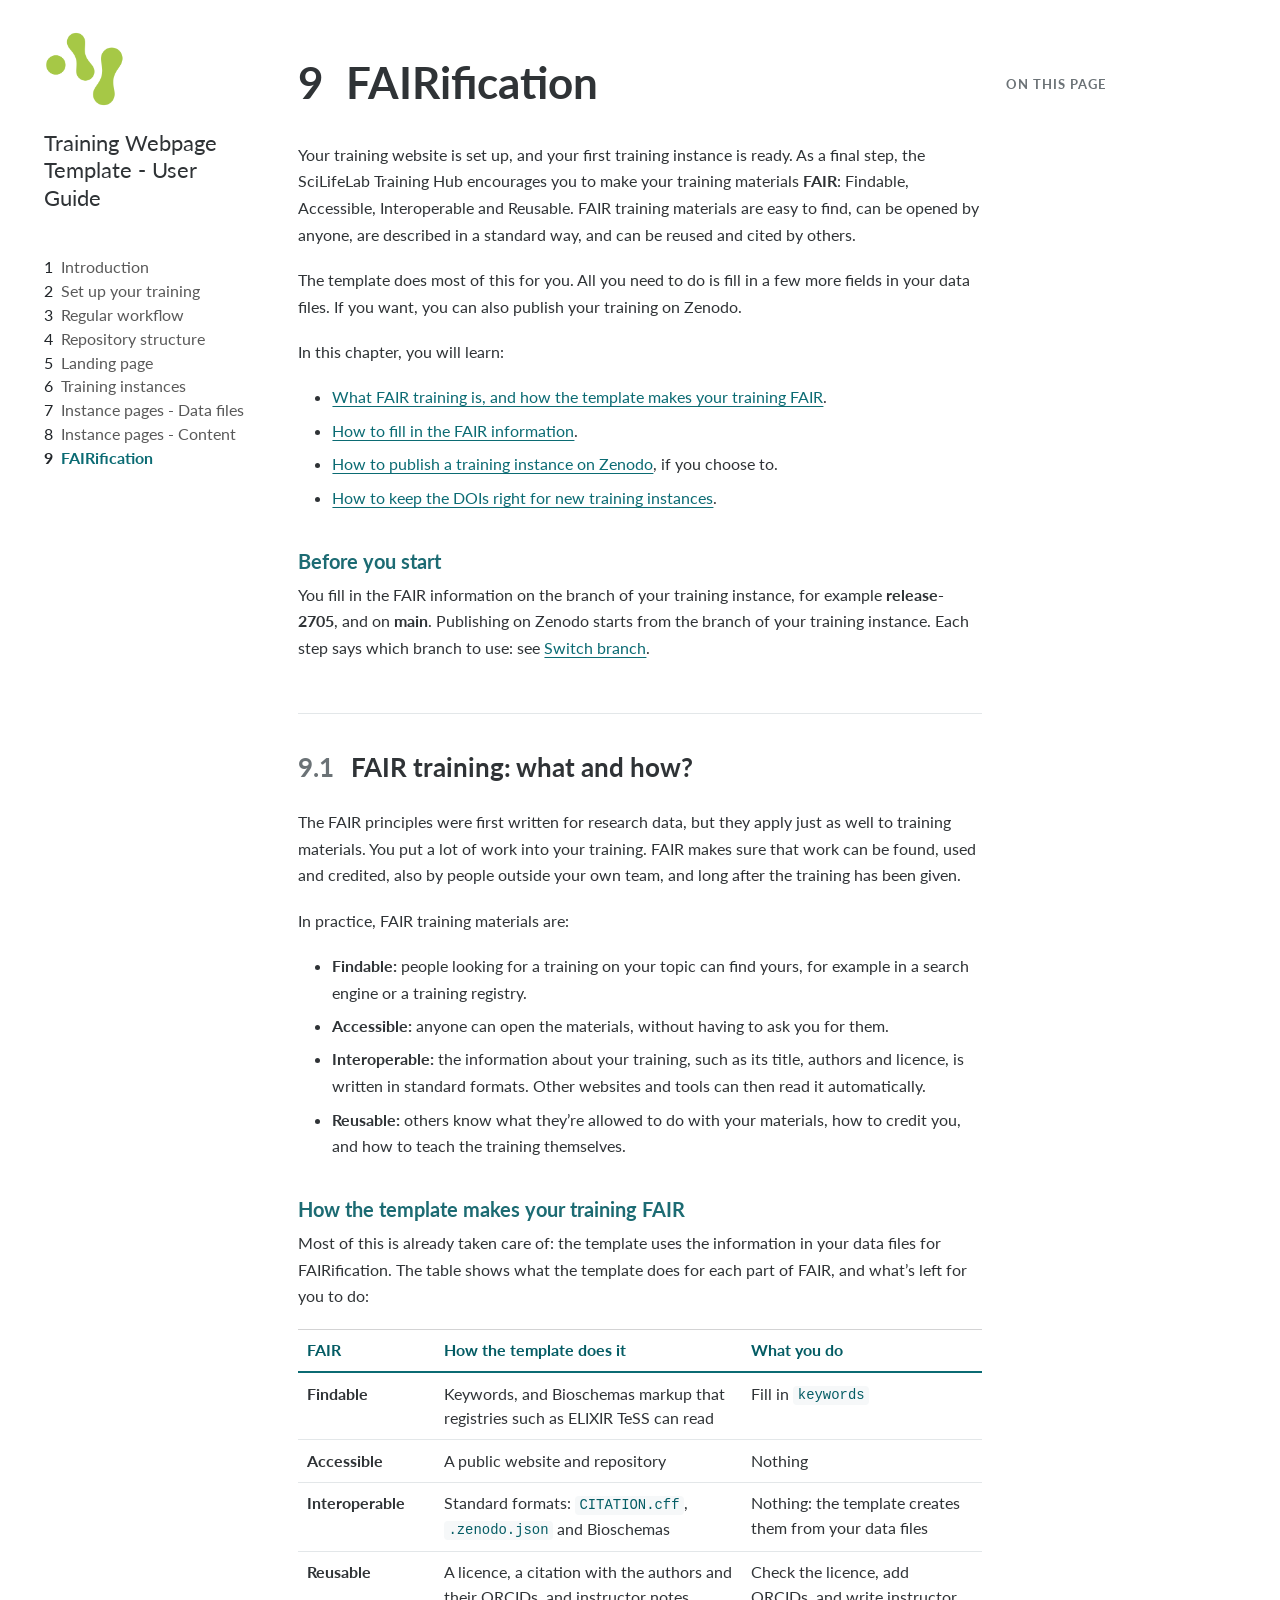
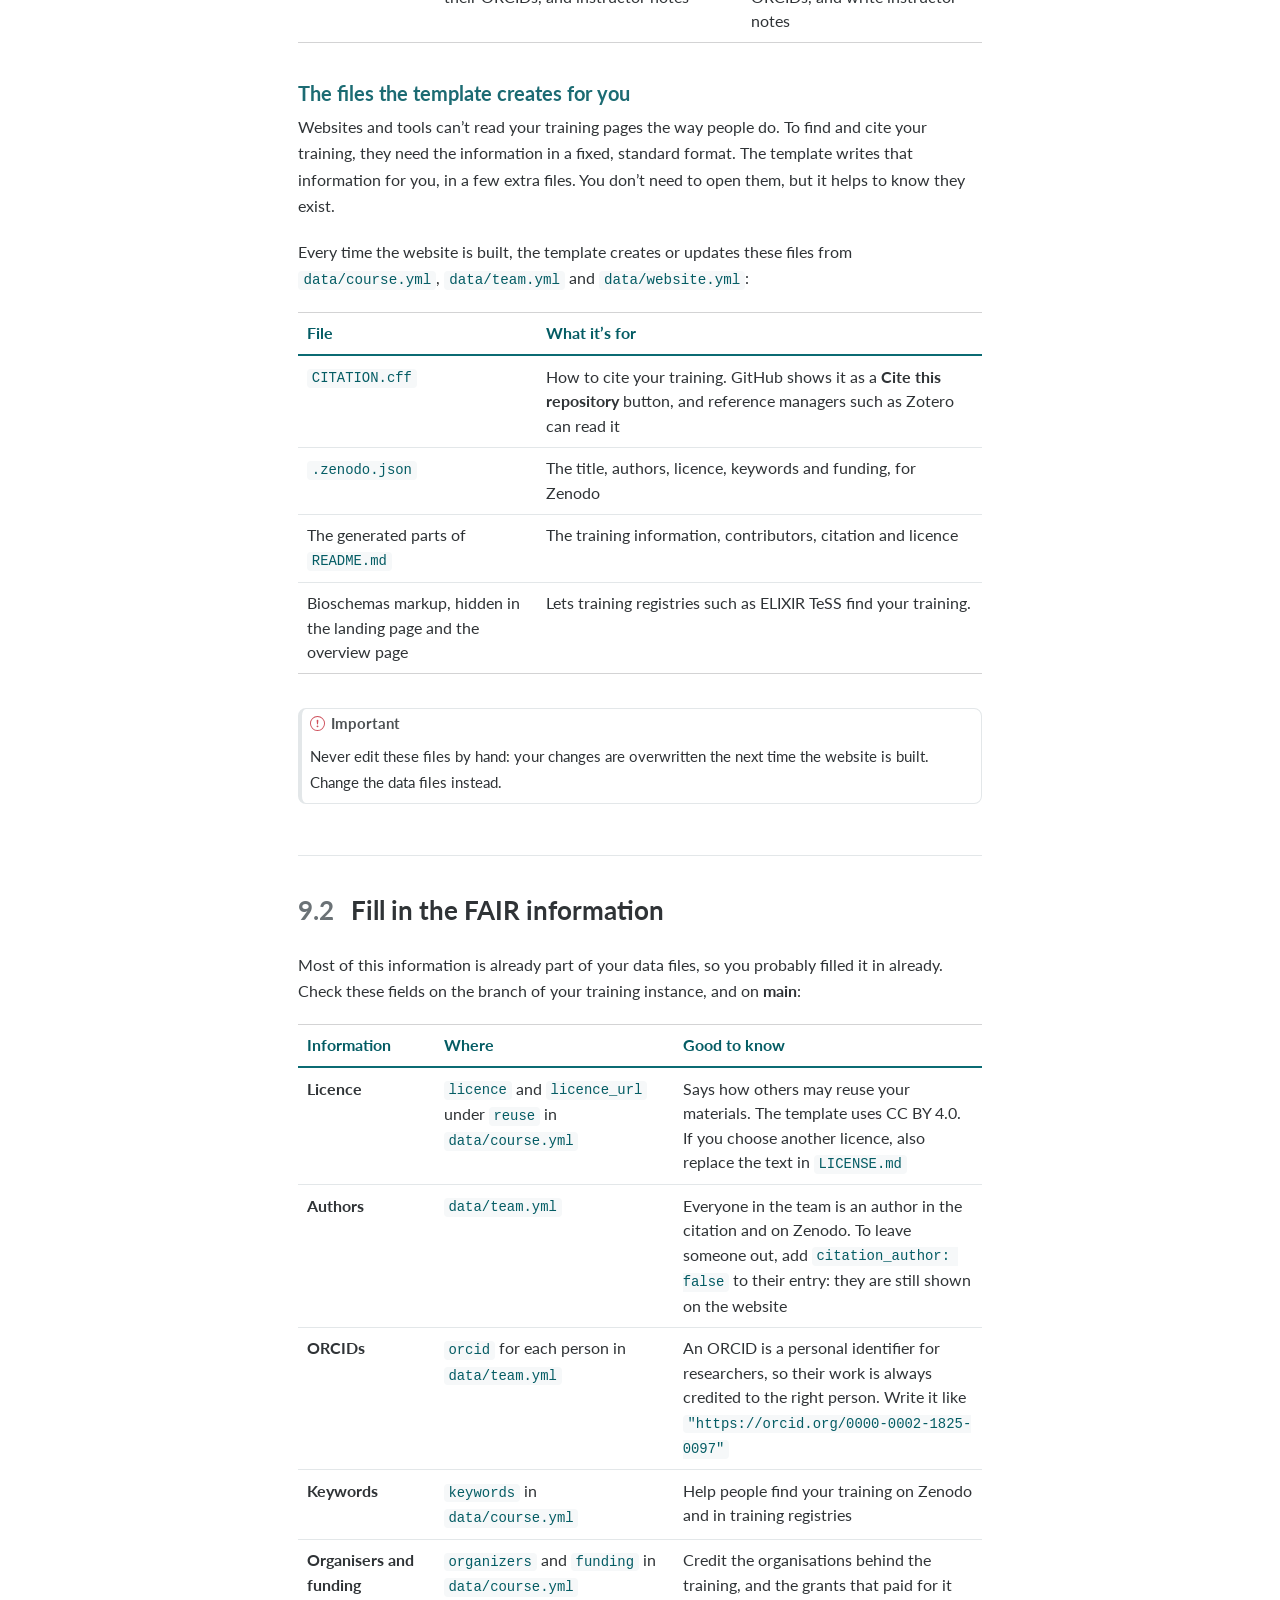
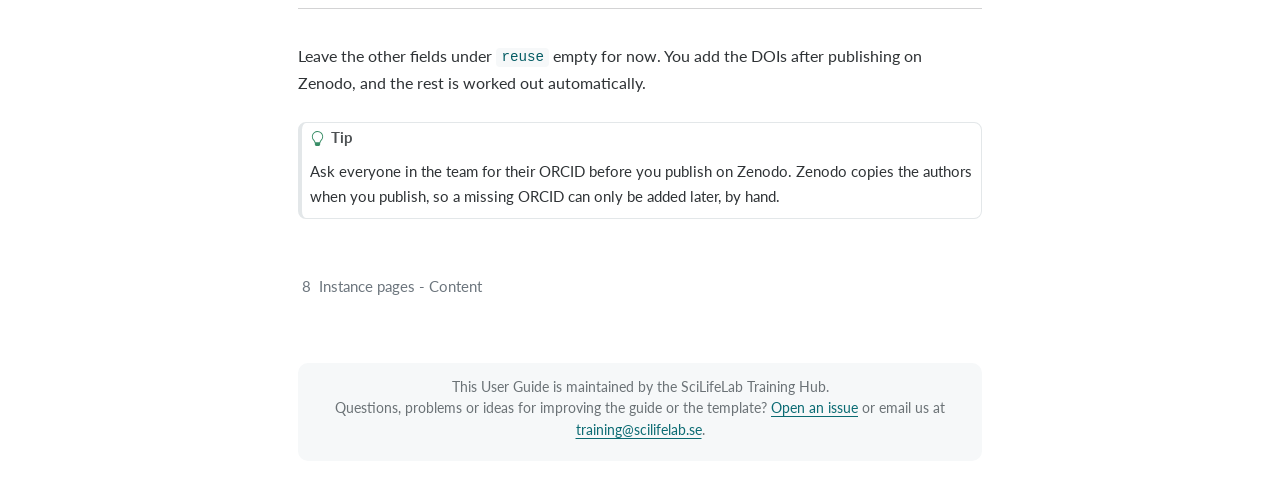
==== fairification.html @ 6cd72d81 "Built site for gh-pages" ====
<!DOCTYPE html>
<html xmlns="http://www.w3.org/1999/xhtml" lang="en" xml:lang="en"><head>

<meta charset="utf-8">
<meta name="generator" content="quarto-1.11.9">

<meta name="viewport" content="width=device-width, initial-scale=1.0, user-scalable=yes">


<title>9&nbsp; FAIRification – Training Webpage Template - User Guide</title>
<style>
/* Default styles provided by pandoc.
** See https://pandoc.org/MANUAL.html#variables-for-html for config info.
*/
span.smallcaps{font-variant: small-caps;}
div.columns{display: flex; gap: 1.5em;}
div.column{flex: auto;}
@media screen {
div.columns{gap: min(4vw, 1.5em);}
div.column{overflow-x: auto;}
}
div.hanging-indent{margin-left: 1.5em; text-indent: -1.5em;}
ul.task-list{list-style: none;}
ul.task-list li input[type="checkbox"] {
  width: 0.8em;
  margin: 0 0.8em 0.2em -1em; /* quarto-specific, see https://github.com/quarto-dev/quarto-cli/issues/4556 */ 
  vertical-align: middle;
}
</style>


<script src="site_libs/quarto-nav/quarto-nav.js"></script>
<script src="site_libs/quarto-nav/headroom.min.js"></script>
<script src="site_libs/clipboard/clipboard.min.js"></script>
<script src="site_libs/quarto-search/autocomplete.umd.js"></script>
<script src="site_libs/quarto-search/fuse.min.js"></script>
<script src="site_libs/quarto-search/quarto-search.js"></script>
<meta name="quarto:offset" content="./">
<link href="./instance-pages-content.html" rel="prev">
<script src="site_libs/quarto-html/quarto.js" type="module"></script>
<script src="site_libs/quarto-html/tabsets/tabsets.js" type="module"></script>
<script src="site_libs/quarto-html/scrollable-regions/scrollable-regions.js" type="module"></script>
<script src="site_libs/quarto-html/popper.min.js"></script>
<script src="site_libs/quarto-html/tippy.umd.min.js"></script>
<link href="site_libs/quarto-html/tippy.css" rel="stylesheet">
<link href="site_libs/quarto-html/quarto-syntax-highlighting-63b5708e65d6cd79cd7618c58d0c21e7.css" rel="stylesheet" id="quarto-text-highlighting-styles">
<script src="site_libs/bootstrap/bootstrap.min.js"></script>
<link href="site_libs/bootstrap/bootstrap-icons.css" rel="stylesheet">
<link href="site_libs/bootstrap/bootstrap-74f1cd2879d0548f26a62f8efbf5c81d.min.css" rel="stylesheet" append-hash="true" id="quarto-bootstrap" data-mode="light">
<script id="quarto-search-options" type="application/json">{
  "location": "sidebar",
  "copy-button": false,
  "collapse-after": 3,
  "panel-placement": "start",
  "type": "textbox",
  "limit": 50,
  "keyboard-shortcut": [
    "f",
    "/",
    "s"
  ],
  "show-item-context": false,
  "language": {
    "search-no-results-text": "No results",
    "search-matching-documents-text": "matching documents",
    "search-copy-link-title": "Copy link to search",
    "search-hide-matches-text": "Hide additional matches",
    "search-more-match-text": "more match in this document",
    "search-more-matches-text": "more matches in this document",
    "search-clear-button-title": "Clear",
    "search-text-placeholder": "",
    "search-detached-cancel-button-title": "Cancel",
    "search-submit-button-title": "Submit",
    "search-label": "Search"
  }
}</script>


<link rel="stylesheet" href="styles.css">
</head>

<body class="nav-sidebar floating quarto-light"><a id="quarto-skip-link" class="visually-hidden-focusable" href="#quarto-document-content">Skip to main content</a>

<div id="quarto-search-results"></div>
  <header id="quarto-header" class="headroom fixed-top">
  <nav class="quarto-secondary-nav" aria-label="Toolbar">
    <div class="container-fluid d-flex">
      <button type="button" class="quarto-btn-toggle btn" data-bs-toggle="collapse" role="button" data-bs-target=".quarto-sidebar-collapse-item" aria-controls="quarto-sidebar" aria-expanded="false" aria-label="Toggle sidebar navigation" onclick="if (window.quartoToggleHeadroom) { window.quartoToggleHeadroom(); }">
        <i class="bi bi-layout-text-sidebar-reverse"></i>
      </button>
        <nav class="quarto-page-breadcrumbs" aria-label="Breadcrumbs"><ol class="breadcrumb"><li class="breadcrumb-item"><a href="./fairification.html"><span class="chapter-number">9</span>&nbsp; <span class="chapter-title">FAIRification</span></a></li></ol></nav>
        <a class="flex-grow-1" data-bs-toggle="collapse" data-bs-target=".quarto-sidebar-collapse-item" onclick="if (window.quartoToggleHeadroom) { window.quartoToggleHeadroom(); }">      
        </a>
      <button type="button" class="btn quarto-search-button" aria-label="Search" onclick="window.quartoOpenSearch();">
        <i class="bi bi-search"></i>
      </button>
    </div>
  </nav>
</header>
<!-- content -->
<div id="quarto-content" class="quarto-container page-columns page-rows-contents page-layout-article">
<!-- sidebar -->
  <nav id="quarto-sidebar" class="sidebar collapse collapse-horizontal quarto-sidebar-collapse-item sidebar-navigation floating overflow-auto" aria-label="Site">
    <div class="pt-lg-2 mt-2 text-left sidebar-header sidebar-header-stacked">
      <a href="./index.html" class="sidebar-logo-link">
      <img src="./images/logo-scilifelab-green.png" alt="" class="sidebar-logo light-content py-0 d-lg-inline d-none">
      <img src="./images/logo-scilifelab-green.png" alt="" class="sidebar-logo dark-content py-0 d-lg-inline d-none">
      </a>
    <div class="sidebar-title mb-0 py-0">
      <a href="./">Training Webpage Template - User Guide</a> 
    </div>
      </div>
        <div class="mt-2 flex-shrink-0 align-items-center">
        <div class="sidebar-search">
        <div id="quarto-search" class="" title="Search"></div>
        </div>
        </div>
    <div class="sidebar-menu-container"> 
    <ul class="list-unstyled mt-1">
        <li class="sidebar-item">
  <div class="sidebar-item-container"> 
  <a href="./index.html" class="sidebar-item-text sidebar-link">
 <span class="menu-text"><span class="chapter-number">1</span>&nbsp; <span class="chapter-title">Introduction</span></span></a>
  </div>
</li>
        <li class="sidebar-item">
  <div class="sidebar-item-container"> 
  <a href="./setup.html" class="sidebar-item-text sidebar-link">
 <span class="menu-text"><span class="chapter-number">2</span>&nbsp; <span class="chapter-title">Set up your training</span></span></a>
  </div>
</li>
        <li class="sidebar-item">
  <div class="sidebar-item-container"> 
  <a href="./workflow.html" class="sidebar-item-text sidebar-link">
 <span class="menu-text"><span class="chapter-number">3</span>&nbsp; <span class="chapter-title">Regular workflow</span></span></a>
  </div>
</li>
        <li class="sidebar-item">
  <div class="sidebar-item-container"> 
  <a href="./repository-structure.html" class="sidebar-item-text sidebar-link">
 <span class="menu-text"><span class="chapter-number">4</span>&nbsp; <span class="chapter-title">Repository structure</span></span></a>
  </div>
</li>
        <li class="sidebar-item">
  <div class="sidebar-item-container"> 
  <a href="./landing-page.html" class="sidebar-item-text sidebar-link">
 <span class="menu-text"><span class="chapter-number">5</span>&nbsp; <span class="chapter-title">Landing page</span></span></a>
  </div>
</li>
        <li class="sidebar-item">
  <div class="sidebar-item-container"> 
  <a href="./training-instances.html" class="sidebar-item-text sidebar-link">
 <span class="menu-text"><span class="chapter-number">6</span>&nbsp; <span class="chapter-title">Training instances</span></span></a>
  </div>
</li>
        <li class="sidebar-item">
  <div class="sidebar-item-container"> 
  <a href="./instance-pages-data-files.html" class="sidebar-item-text sidebar-link">
 <span class="menu-text"><span class="chapter-number">7</span>&nbsp; <span class="chapter-title">Instance pages - Data files</span></span></a>
  </div>
</li>
        <li class="sidebar-item">
  <div class="sidebar-item-container"> 
  <a href="./instance-pages-content.html" class="sidebar-item-text sidebar-link">
 <span class="menu-text"><span class="chapter-number">8</span>&nbsp; <span class="chapter-title">Instance pages - Content</span></span></a>
  </div>
</li>
        <li class="sidebar-item">
  <div class="sidebar-item-container"> 
  <a href="./fairification.html" class="sidebar-item-text sidebar-link active">
 <span class="menu-text"><span class="chapter-number">9</span>&nbsp; <span class="chapter-title">FAIRification</span></span></a>
  </div>
</li>
    </ul>
    </div>
</nav>
<div id="quarto-sidebar-glass" class="quarto-sidebar-collapse-item" data-bs-toggle="collapse" data-bs-target=".quarto-sidebar-collapse-item"></div>
<!-- margin-sidebar -->
    <div id="quarto-margin-sidebar" class="sidebar margin-sidebar">
        <nav id="TOC" role="doc-toc" aria-labelledby="toc-title" class="toc-active">
    <h2 id="toc-title">On this page</h2>
   
  <ul class="collapse">
  <li><a href="#fair-training-what-and-how" id="toc-fair-training-what-and-how" class="nav-link active" data-scroll-target="#fair-training-what-and-how"><span class="header-section-number">9.1</span> FAIR training: what and how?</a></li>
  <li><a href="#fill-in-the-fair-information" id="toc-fill-in-the-fair-information" class="nav-link" data-scroll-target="#fill-in-the-fair-information"><span class="header-section-number">9.2</span> Fill in the FAIR information</a></li>
  </ul>
</nav>
    </div>
<!-- main -->
<main class="content" id="quarto-document-content" tabindex="-1">

<header id="title-block-header" class="quarto-title-block default">
<div class="quarto-title">
<h1 class="title"><span class="chapter-number">9</span>&nbsp; <span class="chapter-title">FAIRification</span></h1>
</div>



<div class="quarto-title-meta">

    
  
    
  </div>
  


</header>


<p>Your training website is set up, and your first training instance is ready. As a final step, the SciLifeLab Training Hub encourages you to make your training materials <strong>FAIR</strong>: Findable, Accessible, Interoperable and Reusable. FAIR training materials are easy to find, can be opened by anyone, are described in a standard way, and can be reused and cited by others.</p>
<p>The template does most of this for you. All you need to do is fill in a few more fields in your data files. If you want, you can also publish your training on Zenodo.</p>
<p>In this chapter, you will learn:</p>
<ul>
<li><a href="#fair-training-what-and-how">What FAIR training is, and how the template makes your training FAIR</a>.</li>
<li><a href="#fill-in-the-fair-information">How to fill in the FAIR information</a>.</li>
<li><a href="#publish-on-zenodo">How to publish a training instance on Zenodo</a>, if you choose to.</li>
<li><a href="#new-training-instances">How to keep the DOIs right for new training instances</a>.</li>
</ul>
<section id="before-you-start" class="level3 unnumbered">
<h3 class="unnumbered" data-anchor-id="before-you-start">Before you start</h3>
<p>You fill in the FAIR information on the branch of your training instance, for example <strong>release-2705</strong>, and on <strong>main</strong>. Publishing on Zenodo starts from the branch of your training instance. Each step says which branch to use: see <a href="./training-instances.html#switch-branch">Switch branch</a>.</p>
</section>
<section id="fair-training-what-and-how" class="level2" data-number="9.1">
<h2 data-number="9.1" data-anchor-id="fair-training-what-and-how"><span class="header-section-number">9.1</span> FAIR training: what and how?</h2>
<p>The FAIR principles were first written for research data, but they apply just as well to training materials. You put a lot of work into your training. FAIR makes sure that work can be found, used and credited, also by people outside your own team, and long after the training has been given.</p>
<p>In practice, FAIR training materials are:</p>
<ul>
<li><strong>Findable:</strong> people looking for a training on your topic can find yours, for example in a search engine or a training registry.</li>
<li><strong>Accessible:</strong> anyone can open the materials, without having to ask you for them.</li>
<li><strong>Interoperable:</strong> the information about your training, such as its title, authors and licence, is written in standard formats. Other websites and tools can then read it automatically.</li>
<li><strong>Reusable:</strong> others know what they’re allowed to do with your materials, how to credit you, and how to teach the training themselves.</li>
</ul>
<section id="how-the-template-makes-your-training-fair" class="level3 unnumbered">
<h3 class="unnumbered" data-anchor-id="how-the-template-makes-your-training-fair">How the template makes your training FAIR</h3>
<p>Most of this is already taken care of: the template uses the information in your data files for FAIRification. The table shows what the template does for each part of FAIR, and what’s left for you to do:</p>
<table class="caption-top table">
<colgroup>
<col style="width: 20%">
<col style="width: 45%">
<col style="width: 35%">
</colgroup>
<thead>
<tr class="header">
<th>FAIR</th>
<th>How the template does it</th>
<th>What you do</th>
</tr>
</thead>
<tbody>
<tr class="odd">
<td><strong>Findable</strong></td>
<td>Keywords, and Bioschemas markup that registries such as ELIXIR TeSS can read</td>
<td>Fill in <code>keywords</code></td>
</tr>
<tr class="even">
<td><strong>Accessible</strong></td>
<td>A public website and repository</td>
<td>Nothing</td>
</tr>
<tr class="odd">
<td><strong>Interoperable</strong></td>
<td>Standard formats: <code>CITATION.cff</code>, <code>.zenodo.json</code> and Bioschemas</td>
<td>Nothing: the template creates them from your data files</td>
</tr>
<tr class="even">
<td><strong>Reusable</strong></td>
<td>A licence, a citation with the authors and their ORCIDs, and instructor notes</td>
<td>Check the licence, add ORCIDs, and write instructor notes</td>
</tr>
</tbody>
</table>
</section>
<section id="the-files-the-template-creates-for-you" class="level3 unnumbered">
<h3 class="unnumbered" data-anchor-id="the-files-the-template-creates-for-you">The files the template creates for you</h3>
<p>Websites and tools can’t read your training pages the way people do. To find and cite your training, they need the information in a fixed, standard format. The template writes that information for you, in a few extra files. You don’t need to open them, but it helps to know they exist.</p>
<p>Every time the website is built, the template creates or updates these files from <code>data/course.yml</code>, <code>data/team.yml</code> and <code>data/website.yml</code>:</p>
<table class="caption-top table">
<colgroup>
<col style="width: 35%">
<col style="width: 65%">
</colgroup>
<thead>
<tr class="header">
<th>File</th>
<th>What it’s for</th>
</tr>
</thead>
<tbody>
<tr class="odd">
<td><code>CITATION.cff</code></td>
<td>How to cite your training. GitHub shows it as a <strong>Cite this repository</strong> button, and reference managers such as Zotero can read it</td>
</tr>
<tr class="even">
<td><code>.zenodo.json</code></td>
<td>The title, authors, licence, keywords and funding, for Zenodo</td>
</tr>
<tr class="odd">
<td>The generated parts of <code>README.md</code></td>
<td>The training information, contributors, citation and licence</td>
</tr>
<tr class="even">
<td>Bioschemas markup, hidden in the landing page and the overview page</td>
<td>Lets training registries such as ELIXIR TeSS find your training.</td>
</tr>
</tbody>
</table>
<div class="callout callout-style-default callout-important callout-titled">
<div class="callout-header d-flex align-content-center">
<div class="callout-icon-container">
<i class="callout-icon"></i>
</div>
<div class="callout-title-container flex-fill">
Important
</div>
</div>
<div class="callout-body-container callout-body">
<p>Never edit these files by hand: your changes are overwritten the next time the website is built. Change the data files instead.</p>
</div>
</div>
</section>
</section>
<section id="fill-in-the-fair-information" class="level2" data-number="9.2">
<h2 data-number="9.2" data-anchor-id="fill-in-the-fair-information"><span class="header-section-number">9.2</span> Fill in the FAIR information</h2>
<p>Most of this information is already part of your data files, so you probably filled it in already. Check these fields on the branch of your training instance, and on <strong>main</strong>:</p>
<table class="caption-top table">
<colgroup>
<col style="width: 20%">
<col style="width: 35%">
<col style="width: 45%">
</colgroup>
<thead>
<tr class="header">
<th>Information</th>
<th>Where</th>
<th>Good to know</th>
</tr>
</thead>
<tbody>
<tr class="odd">
<td><strong>Licence</strong></td>
<td><code>licence</code> and <code>licence_url</code> under <code>reuse</code> in <code>data/course.yml</code></td>
<td>Says how others may reuse your materials. The template uses CC BY 4.0. If you choose another licence, also replace the text in <code>LICENSE.md</code></td>
</tr>
<tr class="even">
<td><strong>Authors</strong></td>
<td><code>data/team.yml</code></td>
<td>Everyone in the team is an author in the citation and on Zenodo. To leave someone out, add <code>citation_author: false</code> to their entry: they are still shown on the website</td>
</tr>
<tr class="odd">
<td><strong>ORCIDs</strong></td>
<td><code>orcid</code> for each person in <code>data/team.yml</code></td>
<td>An ORCID is a personal identifier for researchers, so their work is always credited to the right person. Write it like <code>"https://orcid.org/0000-0002-1825-0097"</code></td>
</tr>
<tr class="even">
<td><strong>Keywords</strong></td>
<td><code>keywords</code> in <code>data/course.yml</code></td>
<td>Help people find your training on Zenodo and in training registries</td>
</tr>
<tr class="odd">
<td><strong>Organisers and funding</strong></td>
<td><code>organizers</code> and <code>funding</code> in <code>data/course.yml</code></td>
<td>Credit the organisations behind the training, and the grants that paid for it</td>
</tr>
</tbody>
</table>
<p>Leave the other fields under <code>reuse</code> empty for now. You add the DOIs after publishing on Zenodo, and the rest is worked out automatically.</p>
<div class="callout callout-style-default callout-tip callout-titled">
<div class="callout-header d-flex align-content-center">
<div class="callout-icon-container">
<i class="callout-icon"></i>
</div>
<div class="callout-title-container flex-fill">
Tip
</div>
</div>
<div class="callout-body-container callout-body">
<p>Ask everyone in the team for their ORCID before you publish on Zenodo. Zenodo copies the authors when you publish, so a missing ORCID can only be added later, by hand.</p>
</div>
</div>


</section>

</main> <!-- /main -->
<script>
// Show the page footer (set in _quarto.yml) as a card in the content
// column, directly below the links to the previous and next chapter.
document.addEventListener("DOMContentLoaded", function () {
  var text = document.querySelector(".nav-footer .nav-footer-center");
  var navigation = document.querySelector("nav.page-navigation");

  if (!text || !navigation) {
    return;
  }

  var card = document.createElement("div");
  card.className = "guide-page-footer";
  card.innerHTML = text.innerHTML;
  navigation.insertAdjacentElement("afterend", card);

  document.body.classList.add("has-guide-page-footer");
});
</script>
<script id="quarto-html-after-body" type="application/javascript">
  window.document.addEventListener("DOMContentLoaded", function (event) {
    const isCodeAnnotation = (el) => {
      for (const clz of el.classList) {
        if (clz.startsWith('code-annotation-')) {                     
          return true;
        }
      }
      return false;
    }
    const onCopySuccess = function(e) {
      // button target
      const button = e.trigger;
      // don't keep focus
      button.blur();
      // flash "checked"
      button.classList.add('code-copy-button-checked');
      var currentTitle = button.getAttribute("title");
      button.setAttribute("title", "Copied!");
      let tooltip;
      if (window.bootstrap) {
        button.setAttribute("data-bs-toggle", "tooltip");
        button.setAttribute("data-bs-placement", "left");
        button.setAttribute("data-bs-title", "Copied!");
        tooltip = new bootstrap.Tooltip(button, 
          { trigger: "manual", 
            customClass: "code-copy-button-tooltip",
            offset: [0, -8]});
        tooltip.show();    
      }
      setTimeout(function() {
        if (tooltip) {
          tooltip.hide();
          button.removeAttribute("data-bs-title");
          button.removeAttribute("data-bs-toggle");
          button.removeAttribute("data-bs-placement");
        }
        button.setAttribute("title", currentTitle);
        button.classList.remove('code-copy-button-checked');
      }, 1000);
      // clear code selection
      e.clearSelection();
    }
    const getTextToCopy = function(trigger) {
      const outerScaffold = trigger.parentElement.cloneNode(true);
      const codeEl = outerScaffold.querySelector('code');
      for (const childEl of codeEl.children) {
        if (isCodeAnnotation(childEl)) {
          childEl.remove();
        }
      }
      return codeEl.innerText;
    }
    const clipboard = new window.ClipboardJS('.code-copy-button:not([data-in-quarto-modal])', {
      text: getTextToCopy
    });
    clipboard.on('success', onCopySuccess);
    if (window.document.getElementById('quarto-embedded-source-code-modal')) {
      const clipboardModal = new window.ClipboardJS('.code-copy-button[data-in-quarto-modal]', {
        text: getTextToCopy,
        container: window.document.getElementById('quarto-embedded-source-code-modal')
      });
      clipboardModal.on('success', onCopySuccess);
    }
      var localhostRegex = new RegExp(/^(?:http|https):\/\/localhost\:?[0-9]*\//);
      var mailtoRegex = new RegExp(/^mailto:/);
        var filterRegex = new RegExp('/' + window.location.host + '/');
      var isInternal = (href) => {
          return filterRegex.test(href) || localhostRegex.test(href) || mailtoRegex.test(href);
      }
      // Inspect non-navigation links and adorn them if external
      window.quartoDecorateExternalLinks = function (root) {
     var links = (root || window.document).querySelectorAll('a[href]:not(.nav-link):not(.navbar-brand):not(.toc-action):not(.sidebar-link):not(.sidebar-item-toggle):not(.pagination-link):not(.no-external):not([aria-hidden]):not(.dropdown-item):not(.quarto-navigation-tool):not(.about-link)');
      for (var i=0; i<links.length; i++) {
        const link = links[i];
        if (!isInternal(link.href)) {
          // undo the damage that might have been done by quarto-nav.js in the case of
          // links that we want to consider external
          if (link.dataset.originalHref !== undefined) {
            link.href = link.dataset.originalHref;
          }
          if (!link.classList.contains('no-external-icon')) {
          }
        }
      }
      };
      window.quartoDecorateExternalLinks(window.document);
    // Esc closes the popup (WCAG 1.4.13) and focus leaving both trigger and
    // popup closes it (WCAG 2.4.11); tippy handles neither for interactive popups.
    const hideOnEscAndFocusOut = {
      name: 'hideOnEscAndFocusOut',
      defaultValue: true,
      fn(instance) {
        const dismiss = () => {
          // A show scheduled by the trigger delay would otherwise reopen it
          instance.clearDelayTimeouts();
          instance.hide();
        };
        const onKeyDown = (event) => {
          if (event.key !== 'Escape') {
            return;
          }
          // Keep Esc from also reaching page handlers (e.g. reveal.js overview),
          // except an open reveal.js slide menu, which Esc should close too.
          // The menu handles keys only when its keyboard option is on.
          const menuHandlesEsc = window.Reveal?.getPlugin?.('menu')?.isOpen() &&
            window.Reveal.getConfig().menu?.keyboard !== false;
          if (!menuHandlesEsc) {
            event.stopPropagation();
          }
          if (instance.popper.contains(window.document.activeElement)) {
            // Disabled while refocusing so the focus trigger does not reopen it
            instance.disable();
            instance.reference.focus();
            instance.enable();
          }
          dismiss();
        };
        const onFocusOut = (event) => {
          const target = event.relatedTarget;
          if (target && !instance.reference.contains(target) &&
              !instance.popper.contains(target)) {
            dismiss();
          }
        };
        // On the trigger too: a click trigger (code-annotations: select) has no
        // blur handling. Attached for the instance's lifetime so leaving the
        // trigger also cancels a show still pending on the trigger delay.
        instance.reference.addEventListener('focusout', onFocusOut);
        return {
          onShow() {
            window.document.addEventListener('keydown', onKeyDown, true);
            instance.popper.addEventListener('focusout', onFocusOut);
          },
          onHide() {
            window.document.removeEventListener('keydown', onKeyDown, true);
            instance.popper.removeEventListener('focusout', onFocusOut);
          },
          onDestroy() {
            instance.reference.removeEventListener('focusout', onFocusOut);
          },
        };
      },
    };
    function tippyHover(el, contentFn, onTriggerFn, onUntriggerFn) {
      const config = {
        allowHTML: true,
        maxWidth: 500,
        delay: 100,
        arrow: false,
        appendTo: function(el) {
            return el.parentElement;
        },
        interactive: true,
        interactiveBorder: 10,
        theme: 'quarto',
        placement: 'bottom-start',
        plugins: [hideOnEscAndFocusOut],
      };
      if (contentFn) {
        config.content = contentFn;
      }
      if (onTriggerFn) {
        config.onTrigger = onTriggerFn;
      }
      if (onUntriggerFn) {
        config.onUntrigger = onUntriggerFn;
      }
      window.tippy(el, config); 
    }
    const noterefs = window.document.querySelectorAll('a[role="doc-noteref"]');
    for (var i=0; i<noterefs.length; i++) {
      const ref = noterefs[i];
      tippyHover(ref, function() {
        // use id or data attribute instead here
        let href = ref.getAttribute('data-footnote-href') || ref.getAttribute('href');
        try { href = new URL(href).hash; } catch {}
        const id = href.replace(/^#\/?/, "");
        const note = window.document.getElementById(id);
        if (note) {
          return note.innerHTML;
        } else {
          return "";
        }
      });
    }
    const xrefs = window.document.querySelectorAll('a.quarto-xref');
    const processXRef = (id, note) => {
      // Strip column container classes
      const stripColumnClz = (el) => {
        el.classList.remove("page-full", "page-columns");
        if (el.children) {
          for (const child of el.children) {
            stripColumnClz(child);
          }
        }
      }
      stripColumnClz(note)
      if (id === null || id.startsWith('sec-')) {
        // Special case sections, only their first couple elements
        const container = document.createElement("div");
        if (note.children && note.children.length > 2) {
          container.appendChild(note.children[0].cloneNode(true));
          for (let i = 1; i < note.children.length; i++) {
            const child = note.children[i];
            if (child.tagName === "P" && child.innerText === "") {
              continue;
            } else {
              container.appendChild(child.cloneNode(true));
              break;
            }
          }
          if (window.Quarto?.typesetMath) {
            window.Quarto.typesetMath(container);
          }
          return container.innerHTML
        } else {
          if (window.Quarto?.typesetMath) {
            window.Quarto.typesetMath(note);
          }
          return note.innerHTML;
        }
      } else {
        // Remove any anchor links if they are present
        const anchorLink = note.querySelector('a.anchorjs-link');
        if (anchorLink) {
          anchorLink.remove();
        }
        if (window.Quarto?.typesetMath) {
          window.Quarto.typesetMath(note);
        }
        if (note.classList.contains("callout")) {
          return note.outerHTML;
        } else {
          return note.innerHTML;
        }
      }
    }
    for (var i=0; i<xrefs.length; i++) {
      const xref = xrefs[i];
      tippyHover(xref, undefined, function(instance) {
        instance.disable();
        let url = xref.getAttribute('href');
        let hash = undefined; 
        if (url.startsWith('#')) {
          hash = url;
        } else {
          try { hash = new URL(url).hash; } catch {}
        }
        if (hash) {
          const id = hash.replace(/^#\/?/, "");
          const note = window.document.getElementById(id);
          if (note !== null) {
            try {
              const html = processXRef(id, note.cloneNode(true));
              instance.setContent(html);
            } finally {
              instance.enable();
              instance.show();
            }
          } else {
            // See if we can fetch this
            fetch(url.split('#')[0])
            .then(res => res.text())
            .then(html => {
              const parser = new DOMParser();
              const htmlDoc = parser.parseFromString(html, "text/html");
              const note = htmlDoc.getElementById(id);
              if (note !== null) {
                const html = processXRef(id, note);
                instance.setContent(html);
              } 
            }).finally(() => {
              instance.enable();
              instance.show();
            });
          }
        } else {
          // See if we can fetch a full url (with no hash to target)
          // This is a special case and we should probably do some content thinning / targeting
          fetch(url)
          .then(res => res.text())
          .then(html => {
            const parser = new DOMParser();
            const htmlDoc = parser.parseFromString(html, "text/html");
            const note = htmlDoc.querySelector('main.content');
            if (note !== null) {
              // This should only happen for chapter cross references
              // (since there is no id in the URL)
              // remove the first header
              if (note.children.length > 0 && note.children[0].tagName === "HEADER") {
                note.children[0].remove();
              }
              const html = processXRef(null, note);
              instance.setContent(html);
            } 
          }).finally(() => {
            instance.enable();
            instance.show();
          });
        }
      }, function(instance) {
      });
    }
        let selectedAnnoteEl;
        const selectorForAnnotation = ( cell, annotation) => {
          let cellAttr = 'data-code-cell="' + cell + '"';
          let lineAttr = 'data-code-annotation="' +  annotation + '"';
          const selector = 'span[' + cellAttr + '][' + lineAttr + ']';
          return selector;
        }
        const selectCodeLines = (annoteEl) => {
          const doc = window.document;
          const targetCell = annoteEl.getAttribute("data-target-cell");
          const targetAnnotation = annoteEl.getAttribute("data-target-annotation");
          const annoteSpan = window.document.querySelector(selectorForAnnotation(targetCell, targetAnnotation));
          const lines = annoteSpan.getAttribute("data-code-lines").split(",");
          const lineIds = lines.map((line) => {
            return targetCell + "-" + line;
          })
          // Each band is positioned against its own containing block, which is
          // not the offsetParent of the lines, so place it from client rects.
          const placeBand = (band, firstEl, lastEl, codeBlock) => {
            const container = band.offsetParent;
            if (container === null) {
              return;
            }
            const containerRect = container.getBoundingClientRect();
            // Reveal.js scales slides with a transform, so convert client
            // pixels back to the CSS pixels of the container.
            const scale = containerRect.height / container.offsetHeight || 1;
            const firstRect = firstEl.getBoundingClientRect();
            const lastRect = lastEl.getBoundingClientRect();
            const top = (firstRect.top - containerRect.top) / scale - container.clientTop + container.scrollTop;
            const height = (lastRect.bottom - firstRect.top) / scale;
            band.style.top = top - 2 + "px";
            band.style.height = height + 4 + "px";
            if (codeBlock) {
              // Without the copy button wrapper, the containing block is wider
              // than the code block, so span the code block explicitly.
              const blockRect = codeBlock.getBoundingClientRect();
              band.style.left = (blockRect.left - containerRect.left) / scale - container.clientLeft + container.scrollLeft + "px";
              band.style.width = blockRect.width / scale + "px";
            }
          };
          if (lineIds.length > 0) {
            const el = window.document.getElementById(lineIds[0]);
            const lastEl = window.document.getElementById(lineIds[lineIds.length - 1]);
            const parent = el.parentElement.parentElement;
            // cook up a div (if necessary) and position it
            let div = window.document.getElementById("code-annotation-line-highlight");
            if (div === null) {
              div = window.document.createElement("div");
              div.setAttribute("id", "code-annotation-line-highlight");
              div.style.position = 'absolute';
              parent.appendChild(div);
            }
            placeBand(div, el, lastEl, parent.closest("div.sourceCode") || parent);
            let gutterDiv = window.document.getElementById("code-annotation-line-highlight-gutter");
            if (gutterDiv === null) {
              gutterDiv = window.document.createElement("div");
              gutterDiv.setAttribute("id", "code-annotation-line-highlight-gutter");
              gutterDiv.style.position = 'absolute';
              const codeCell = window.document.getElementById(targetCell);
              const gutter = codeCell.querySelector('.code-annotation-gutter');
              gutter.appendChild(gutterDiv);
            }
            placeBand(gutterDiv, el, lastEl);
            selectedAnnoteEl = annoteEl;
          }
        };
        const unselectCodeLines = () => {
          const elementsIds = ["code-annotation-line-highlight", "code-annotation-line-highlight-gutter"];
          elementsIds.forEach((elId) => {
            const div = window.document.getElementById(elId);
            if (div) {
              div.remove();
            }
          });
          selectedAnnoteEl = undefined;
        };
          // Handle positioning of the toggle
      window.addEventListener(
        "resize",
        throttle(() => {
          elRect = undefined;
          if (selectedAnnoteEl) {
            selectCodeLines(selectedAnnoteEl);
          }
        }, 10)
      );
      function throttle(fn, ms) {
      let throttle = false;
      let timer;
        return (...args) => {
          if(!throttle) { // first call gets through
              fn.apply(this, args);
              throttle = true;
          } else { // all the others get throttled
              if(timer) clearTimeout(timer); // cancel #2
              timer = setTimeout(() => {
                fn.apply(this, args);
                timer = throttle = false;
              }, ms);
          }
        };
      }
        // Attach click handler to the DT
        const annoteDls = window.document.querySelectorAll('dt[data-target-cell]');
        for (const annoteDlNode of annoteDls) {
          annoteDlNode.addEventListener('click', (event) => {
            const clickedEl = event.target;
            if (clickedEl !== selectedAnnoteEl) {
              unselectCodeLines();
              const activeEl = window.document.querySelector('dt[data-target-cell].code-annotation-active');
              if (activeEl) {
                activeEl.classList.remove('code-annotation-active');
              }
              selectCodeLines(clickedEl);
              clickedEl.classList.add('code-annotation-active');
            } else {
              // Unselect the line
              unselectCodeLines();
              clickedEl.classList.remove('code-annotation-active');
            }
          });
        }
    const findCites = (el) => {
      const parentEl = el.parentElement;
      if (parentEl) {
        const cites = parentEl.dataset.cites;
        if (cites) {
          return {
            el,
            cites: cites.split(' ')
          };
        } else {
          return findCites(el.parentElement)
        }
      } else {
        return undefined;
      }
    };
    var bibliorefs = window.document.querySelectorAll('a[role="doc-biblioref"]');
    for (var i=0; i<bibliorefs.length; i++) {
      const ref = bibliorefs[i];
      const citeInfo = findCites(ref);
      if (citeInfo) {
        tippyHover(citeInfo.el, function() {
          var popup = window.document.createElement('div');
          citeInfo.cites.forEach(function(cite) {
            var citeDiv = window.document.createElement('div');
            citeDiv.classList.add('hanging-indent');
            citeDiv.classList.add('csl-entry');
            var biblioDiv = window.document.getElementById('ref-' + cite);
            if (biblioDiv) {
              citeDiv.innerHTML = biblioDiv.innerHTML;
            }
            popup.appendChild(citeDiv);
          });
          return popup.innerHTML;
        });
      }
    }
  });
  </script>
  <script type="application/javascript">
  window.quartoScrollableRegionsLabels = {"code":"Scrollable code","output":"Scrollable output"};
  </script>
<nav class="page-navigation" aria-label="Page">
  <div class="nav-page nav-page-previous">
      <a href="./instance-pages-content.html" class="pagination-link" aria-label="Instance pages - Content">
        <i class="bi bi-arrow-left-short"></i> <span class="nav-page-text"><span class="chapter-number">8</span>&nbsp; <span class="chapter-title">Instance pages - Content</span></span>
      </a>          
  </div>
  <div class="nav-page nav-page-next">
  </div>
</nav>
</div> <!-- /content -->
<footer class="footer">
  <div class="nav-footer">
    <div class="nav-footer-left">
      &nbsp;
    </div>   
    <div class="nav-footer-center">
<p>This User Guide is maintained by the SciLifeLab Training Hub.<br> Questions, problems or ideas for improving the guide or the template? <a href="https://github.com/SciLifeLab-Training/scilifelab-training-template/issues">Open an issue</a> or email us at <a href="mailto:training@scilifelab.se">training@scilifelab.se</a>.</p>
</div>
    <div class="nav-footer-right">
      &nbsp;
    </div>
  </div>
</footer>




</body></html>
---- site_libs/quarto-html/quarto-syntax-highlighting-63b5708e65d6cd79cd7618c58d0c21e7.css ----
/* quarto syntax highlight colors */
:root {
  --quarto-hl-ot-color: #003B4F;
  --quarto-hl-at-color: #657422;
  --quarto-hl-ss-color: #20794D;
  --quarto-hl-an-color: #5E5E5E;
  --quarto-hl-fu-color: #4758AB;
  --quarto-hl-st-color: #20794D;
  --quarto-hl-cf-color: #003B4F;
  --quarto-hl-op-color: #5E5E5E;
  --quarto-hl-er-color: #AD0000;
  --quarto-hl-bn-color: #AD0000;
  --quarto-hl-al-color: #AD0000;
  --quarto-hl-va-color: #111111;
  --quarto-hl-bu-color: inherit;
  --quarto-hl-ex-color: inherit;
  --quarto-hl-pp-color: #AD0000;
  --quarto-hl-in-color: #5E5E5E;
  --quarto-hl-vs-color: #20794D;
  --quarto-hl-wa-color: #5E5E5E;
  --quarto-hl-do-color: #5E5E5E;
  --quarto-hl-im-color: #00769E;
  --quarto-hl-ch-color: #20794D;
  --quarto-hl-dt-color: #AD0000;
  --quarto-hl-fl-color: #AD0000;
  --quarto-hl-co-color: #5E5E5E;
  --quarto-hl-cv-color: #5E5E5E;
  --quarto-hl-cn-color: #8f5902;
  --quarto-hl-sc-color: #5E5E5E;
  --quarto-hl-dv-color: #AD0000;
  --quarto-hl-kw-color: #003B4F;
}

/* other quarto variables */
:root {
  --quarto-font-monospace: SFMono-Regular, Menlo, Monaco, Consolas, "Liberation Mono", "Courier New", monospace;
}

/* syntax highlight based on Pandoc's rules */
pre > code.sourceCode > span {
  color: #003B4F;
}

code.sourceCode > span {
  color: #003B4F;
}

div.sourceCode,
div.sourceCode pre.sourceCode {
  color: #003B4F;
}

/* Normal */
code span {
  color: #003B4F;
}

/* Alert */
code span.al {
  color: #AD0000;
  font-style: inherit;
}

/* Annotation */
code span.an {
  color: #5E5E5E;
  font-style: inherit;
}

/* Attribute */
code span.at {
  color: #657422;
  font-style: inherit;
}

/* BaseN */
code span.bn {
  color: #AD0000;
  font-style: inherit;
}

/* BuiltIn */
code span.bu {
  font-style: inherit;
}

/* ControlFlow */
code span.cf {
  color: #003B4F;
  font-weight: bold;
  font-style: inherit;
}

/* Char */
code span.ch {
  color: #20794D;
  font-style: inherit;
}

/* Constant */
code span.cn {
  color: #8f5902;
  font-style: inherit;
}

/* Comment */
code span.co {
  color: #5E5E5E;
  font-style: inherit;
}

/* CommentVar */
code span.cv {
  color: #5E5E5E;
  font-style: italic;
}

/* Documentation */
code span.do {
  color: #5E5E5E;
  font-style: italic;
}

/* DataType */
code span.dt {
  color: #AD0000;
  font-style: inherit;
}

/* DecVal */
code span.dv {
  color: #AD0000;
  font-style: inherit;
}

/* Error */
code span.er {
  color: #AD0000;
  font-style: inherit;
}

/* Extension */
code span.ex {
  font-style: inherit;
}

/* Float */
code span.fl {
  color: #AD0000;
  font-style: inherit;
}

/* Function */
code span.fu {
  color: #4758AB;
  font-style: inherit;
}

/* Import */
code span.im {
  color: #00769E;
  font-style: inherit;
}

/* Information */
code span.in {
  color: #5E5E5E;
  font-style: inherit;
}

/* Keyword */
code span.kw {
  color: #003B4F;
  font-weight: bold;
  font-style: inherit;
}

/* Operator */
code span.op {
  color: #5E5E5E;
  font-style: inherit;
}

/* Other */
code span.ot {
  color: #003B4F;
  font-style: inherit;
}

/* Preprocessor */
code span.pp {
  color: #AD0000;
  font-style: inherit;
}

/* SpecialChar */
code span.sc {
  color: #5E5E5E;
  font-style: inherit;
}

/* SpecialString */
code span.ss {
  color: #20794D;
  font-style: inherit;
}

/* String */
code span.st {
  color: #20794D;
  font-style: inherit;
}

/* Variable */
code span.va {
  color: #111111;
  font-style: inherit;
}

/* VerbatimString */
code span.vs {
  color: #20794D;
  font-style: inherit;
}

/* Warning */
code span.wa {
  color: #5E5E5E;
  font-style: italic;
}

.prevent-inlining {
  content: "</";
}

/*# sourceMappingURL=054cc16b9e9817627be6994582d2ffb5.css.map */
---- styles.css ----
/* ==========================================================================
   SciLifeLab Training Webpage Template: User Guide
   ========================================================================== */

@import url('https://fonts.googleapis.com/css2?family=Lato:wght@400;700&display=swap');

:root {
    /* Colours: SciLifeLab teal and green. */
    --guide-teal: #0b6b73;
    --guide-teal-dark: #045c64;
    --guide-green: #a7c947;
    --guide-green-light: #f2f7e6;
    --guide-text: #2f3336;
    --guide-muted: #6b7276;
    --guide-border: #e3e7e9;
    --guide-surface: #f6f8f9;

    /* Width of a line of text. Shorter lines are easier to read. */
    --guide-text-width: 44rem;
}


/* ==========================================================================
   Text
   ========================================================================== */

/* Regular weight and generous line spacing make long pages easier on
   the eyes. */
body {
    font-family: "Lato", sans-serif;
    font-size: 0.95rem;
    font-weight: 400;
    line-height: 1.65;
    color: var(--guide-text);
}

/* Keep lines at a comfortable reading length. */
main.content p,
main.content li,
main.content .callout,
main.content .done,
main.content div.sourceCode {
    max-width: var(--guide-text-width);
}

main.content p {
    margin-bottom: 1.1rem;
}

main.content li + li {
    margin-top: 0.4rem;
}

/* Links in teal, with a thin underline. */
main.content a {
    color: var(--guide-teal);
    text-decoration-thickness: 1px;
    text-underline-offset: 0.18em;
}

main.content a:hover {
    color: var(--guide-teal-dark);
    text-decoration-thickness: 2px;
}

/* File names and short commands in the text: a light grey background
   instead of Quarto's purple. */
main.content :not(pre) > code {
    padding: 0.1em 0.35em;
    border-radius: 4px;
    background: var(--guide-surface);
    color: var(--guide-teal-dark);
    font-size: 0.88em;
}


/* ==========================================================================
   Headings
   ========================================================================== */

h1, h2, h3, h4, h5, h6 {
    font-family: "Lato", sans-serif;
    color: var(--guide-text);
}

.quarto-title h1.title {
    font-size: 2.6rem;
    font-weight: 700;
    margin-top: 1.5rem;
    padding-bottom: 1rem;
}

/* Each section starts with clear space and a thin line above it, so the
   page reads as a series of separate steps. */
main.content h2 {
    font-size: 1.55rem;
    font-weight: 700;
    margin-top: 3rem;
    padding-top: 2.25rem;
    border-top: 1px solid var(--guide-border);
    border-bottom: none;
}

/* Section numbers, e.g. "2.3", in a lighter colour than the title. */
main.content h2 .header-section-number {
    margin-right: 0.6rem;
    color: var(--guide-muted);
}

/* Sub-headings in teal, so the steps within a section stand out. */
main.content h3 {
    font-size: 1.15rem;
    font-weight: 700;
    margin-top: 2.25rem;
    color: var(--guide-teal-dark);
}


/* ==========================================================================
   Sidebar
   ========================================================================== */

.sidebar-logo {
    max-width: 80px;
    margin-bottom: 0.7rem;
}

.sidebar-title {
    font-weight: 700;
}

.sidebar-item {
    color: var(--guide-text);
}

.sidebar-item .active {
    color: var(--guide-teal) !important;
    font-weight: 700;
}


/* ==========================================================================
   Table of contents (right-hand side)
   ========================================================================== */

/* Line the table of contents up with the page title, and keep it in view
   while scrolling. */
#quarto-margin-sidebar {
    padding-top: 2.5rem;
}

#TOC {
    position: sticky;
    top: 2rem;
}

/* "On this page" label: small and quiet. */
#toc-title {
    margin: 0 0 0.6rem;
    padding: 0;
    border: none;
    font-size: 0.75rem;
    font-weight: 700;
    letter-spacing: 0.08em;
    text-transform: uppercase;
    color: var(--guide-muted);
}

/* One thin line along the left of the list. */
#TOC > ul {
    padding-left: 0;
    border-left: 2px solid var(--guide-border);
}

#TOC .nav-link,
.sidebar nav[role="doc-toc"] ul > li > a {
    margin-left: -2px;
    padding: 0.25rem 0 0.25rem 0.9rem;
    border-left: 2px solid transparent;
    font-size: 0.85rem;
    line-height: 1.4;
    color: var(--guide-muted);
}

#TOC .nav-link:hover {
    color: var(--guide-teal);
}

/* The section you are reading now. */
#TOC .nav-link.active,
.sidebar nav[role="doc-toc"] ul > li > a.active,
.sidebar nav[role="doc-toc"] ul > li > ul > li > a.active {
    /* !important is needed to override Quarto's own blue. */
    border-left-color: var(--guide-teal) !important;
    color: var(--guide-teal-dark) !important;
    font-weight: 700;
}


/* ==========================================================================
   Numbered steps
   ========================================================================== */

/* Numbered steps get a teal number, so they stand out from the text. */
main.content ol > li::marker {
    color: var(--guide-teal);
    font-weight: 700;
}


/* ==========================================================================
   Screenshots
   ========================================================================== */

/* Screenshots get a thin frame and rounded corners, and some space
   around them, so they don't run into the text. */
main.content img:not(.sidebar-logo) {
    margin: 0.75rem 0 1.25rem;
    border-radius: 8px;
}


/* ==========================================================================
   "Done when" boxes
   ========================================================================== */

/* The check at the end of each section:
 *
 *   ::: {.done}
 *   **Done when:** ...
 *   :::
 */
.done {
    display: flex;
    align-items: center;
    gap: 0.85rem;
    margin: 2rem 0 0.5rem;
    padding: 0.85rem 1.1rem;
    border-radius: 10px;
    background: var(--guide-green-light);
}

.done::before {
    content: "✓";
    flex: 0 0 1.5rem;
    height: 1.5rem;
    border-radius: 50%;
    background: var(--guide-green);
    color: #fff;
    font-size: 0.85rem;
    font-weight: 700;
    line-height: 1.5rem;
    text-align: center;
}

/* "main.content" is needed to beat the normal paragraph spacing. */
main.content .done p {
    margin: 0;
    min-width: 0;
}


/* ==========================================================================
   Callouts
   ========================================================================== */

/* Calmer callouts: a thin border all round and a softer coloured edge,
   instead of Quarto's thick bar and heavy header. */
main.content .callout {
    margin: 1.5rem 0;
    border: 1px solid var(--guide-border);
    border-left-width: 4px;
    border-radius: 8px;
    box-shadow: none;
}

main.content .callout .callout-header {
    background: transparent !important;
    border-bottom: none;
    font-weight: 700;
}

main.content .callout .callout-body-container {
    padding-top: 0;
}


/* ==========================================================================
   Code blocks
   ========================================================================== */

/* Code blocks: a calm background, so commands are easy to spot. */
div.sourceCode,
pre {
    border-radius: 8px;
    background: var(--guide-surface) !important;
    border: 1px solid var(--guide-border);
}


/* ==========================================================================
   Tables
   ========================================================================== */

/* Lighter tables: slightly smaller text, thin lines between the rows,
   and a quiet header. */
main.content table {
    margin: 1rem 0 2rem;
    font-size: 0.93rem;
    line-height: 1.55;
}

main.content table thead th {
    background: transparent;
    border-bottom: 2px solid var(--guide-teal);
    color: var(--guide-teal-dark);
    font-weight: 700;
}

main.content table td {
    border-bottom: 1px solid var(--guide-border);
    vertical-align: top;
}

main.content table tbody tr:last-child td {
    border-bottom: none;
}


/* ==========================================================================
   Quick reference boxes (used in the other chapters)
   ========================================================================== */

.quick-reference {
    margin: 2rem 0;
    padding: 1.25rem 1.5rem;
    border-left: 4px solid var(--guide-teal);
    border-radius: 10px;
    background: var(--guide-surface);
}

.quick-reference-title {
    display: block;
    font-size: 0.8rem;
    font-weight: 700;
    letter-spacing: 0.1em;
    text-transform: uppercase;
    color: var(--guide-teal);
}

.quick-reference-subtitle {
    display: block;
    font-size: 1.05rem;
    font-weight: 700;
    color: var(--guide-text);
}


/* ==========================================================================
   Text styled like the template banner, e.g. "Want to use this template?"
   ========================================================================== */

.template-label {
    padding: 0.1rem 0.45rem;
    border-radius: 4px;
    background: #f3dfb3;
    color: #292929;
    font-weight: 700;
    white-space: nowrap;
}


/* ==========================================================================
   Page footer (set in _quarto.yml)
   ========================================================================== */

/* footer.html moves the footer text into a card in the content column,
   below the chapter navigation. Quarto's own footer is then hidden. */
.guide-page-footer {
    grid-column: body-content-start / body-content-end;
    margin: 2.5rem 0 2rem;
    padding: 1.1rem 1.4rem;
    border-radius: 10px;
    background: var(--guide-surface);
    font-size: 0.8rem;
    line-height: 1.6;
    color: var(--guide-muted);
    text-align: center;
}

.guide-page-footer p {
    margin: 0;
}

.guide-page-footer a {
    color: var(--guide-teal);
}

.has-guide-page-footer .nav-footer {
    display: none;
}


/* ==========================================================================
   Introduction: the three cards below the example screenshot
   ========================================================================== */

.intro-cards {
    margin: 1.5rem 0 1.25rem;
}

main.content .intro-card {
    padding: 1rem 1.2rem;
    border-radius: 10px;
    background: var(--guide-surface);
}

main.content .intro-card p {
    margin: 0 0 0.35rem;
    font-size: 0.95rem;
    line-height: 1.55;
}

main.content .intro-card strong {
    color: var(--guide-teal-dark);
}

/* The button to the first chapter, in the colours of the guide. */
main.content .btn-primary {
    border-color: var(--guide-teal);
    background: var(--guide-teal);
    font-weight: 700;
}

main.content .btn-primary:hover {
    border-color: var(--guide-teal-dark);
    background: var(--guide-teal-dark);
}

/* Start page: the title is narrower, so "User Guide" moves to a second
   line. The sidebar still shows the full title on one line. */
.intro-page .quarto-title h1.title {
    max-width: 13.5em;
}

/* ==========================================================================
   Small screens
   ========================================================================== */

/* On small screens, wide tables scroll sideways on their own, instead of
   making the whole page wider than the screen. */
@media (max-width: 767px) {
    main.content table {
        display: block;
        overflow-x: auto;
    }
}

/* Long web addresses and file names in the text may wrap onto the next
   line, so they never make the page wider than the screen. */
main.content p code,
main.content li code,
main.content td code {
    white-space: pre-wrap;
    overflow-wrap: anywhere;
}
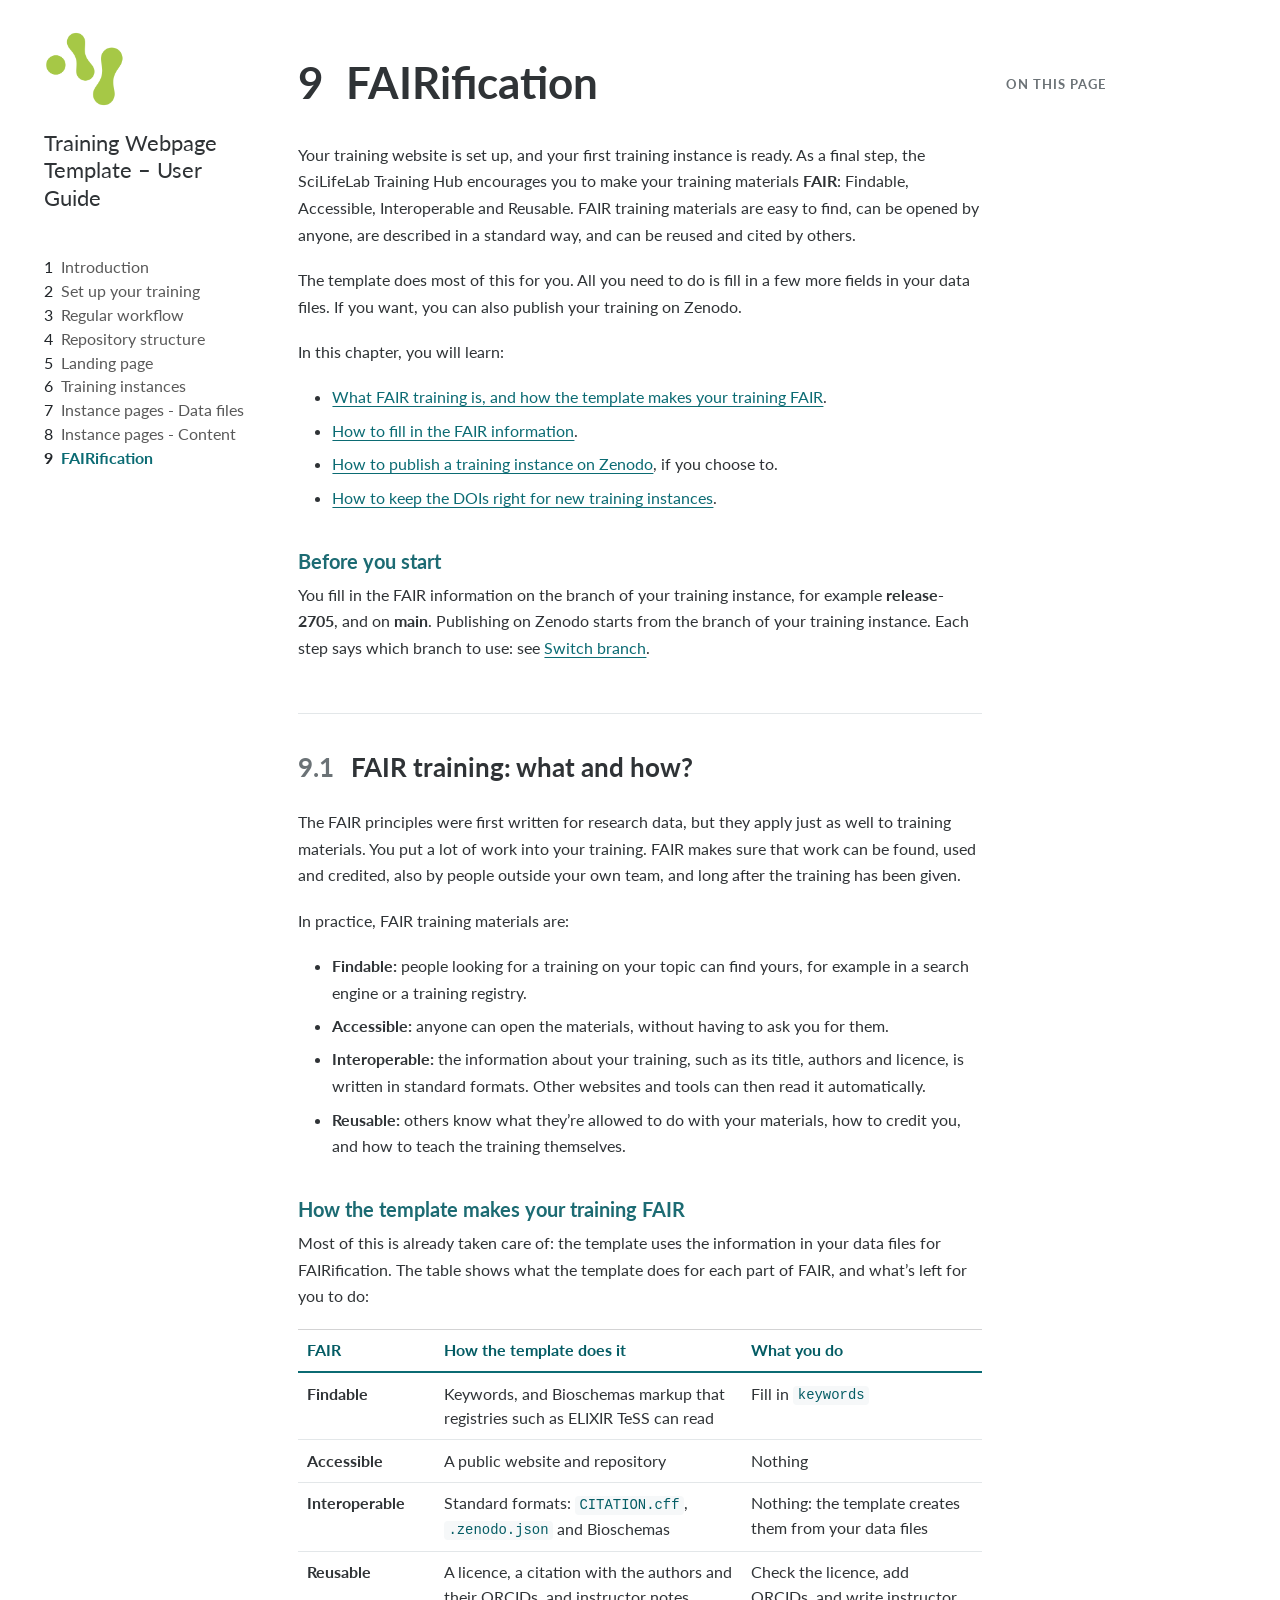
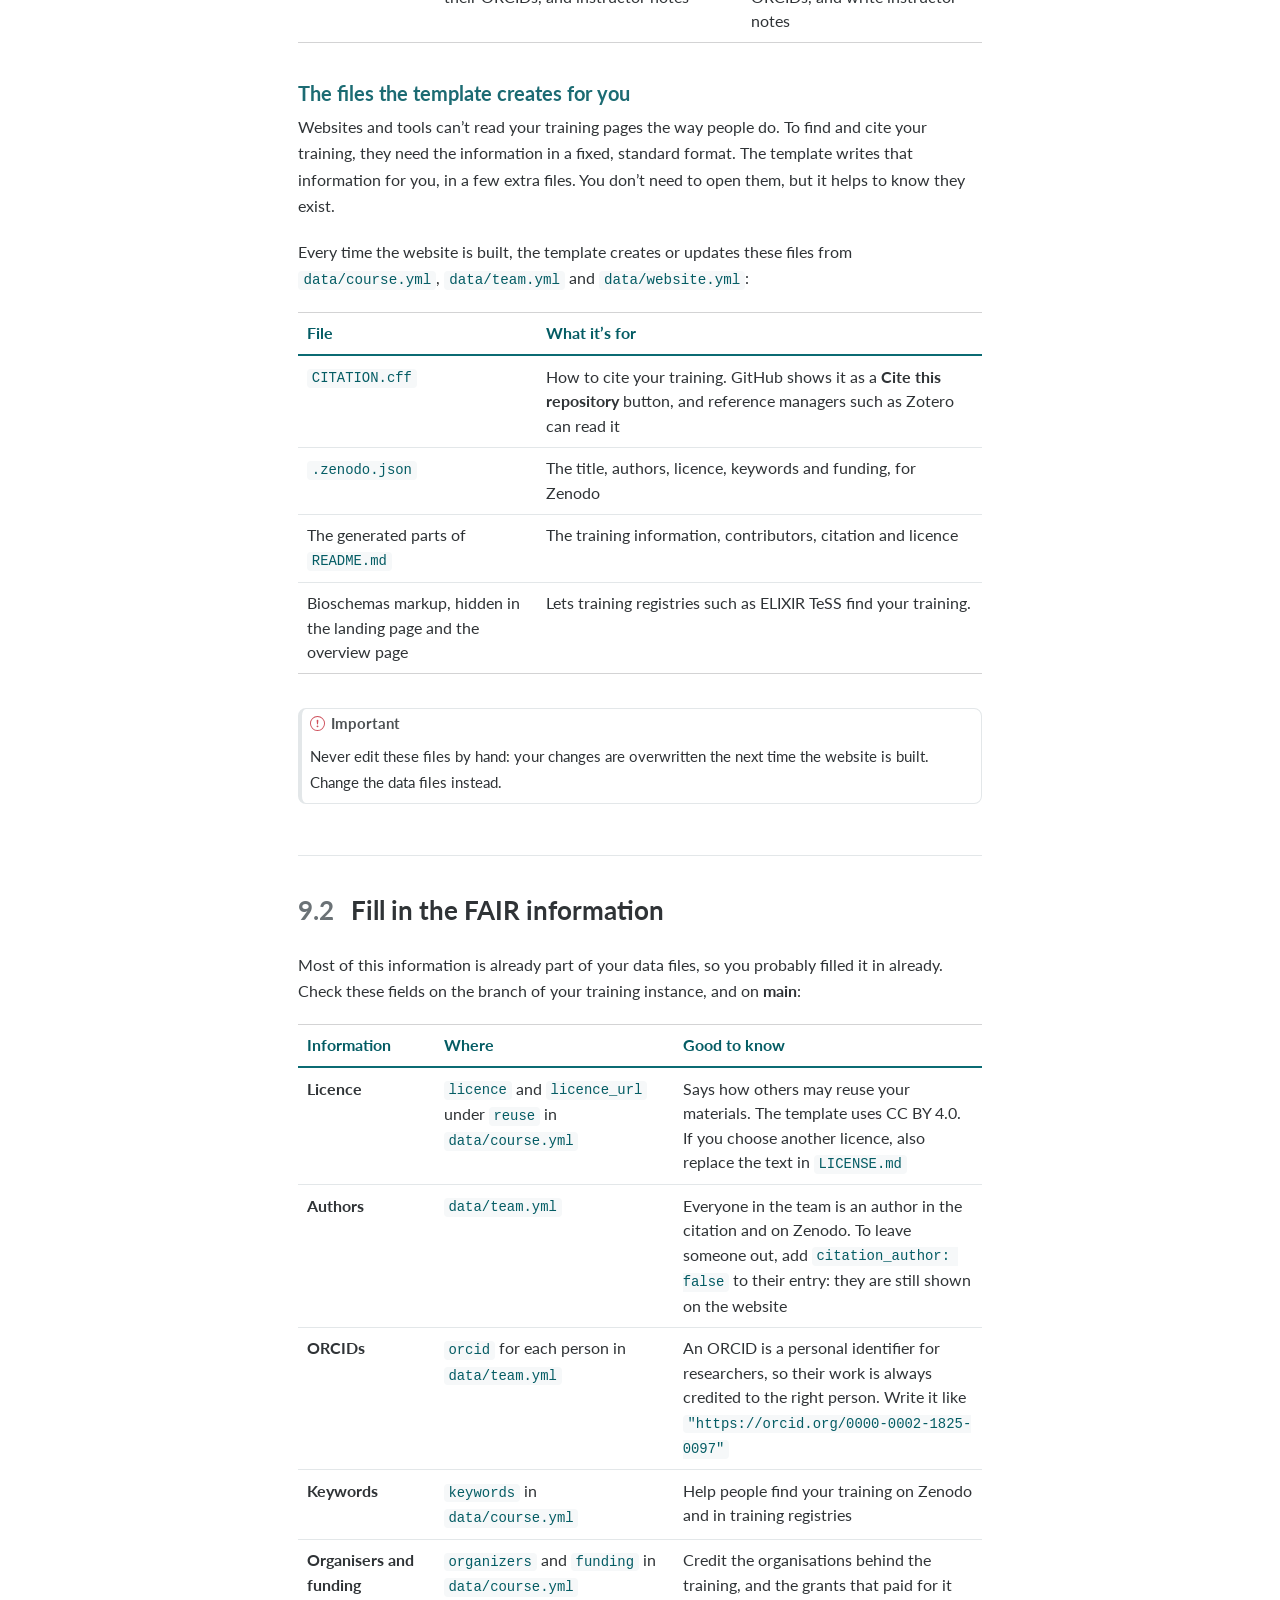
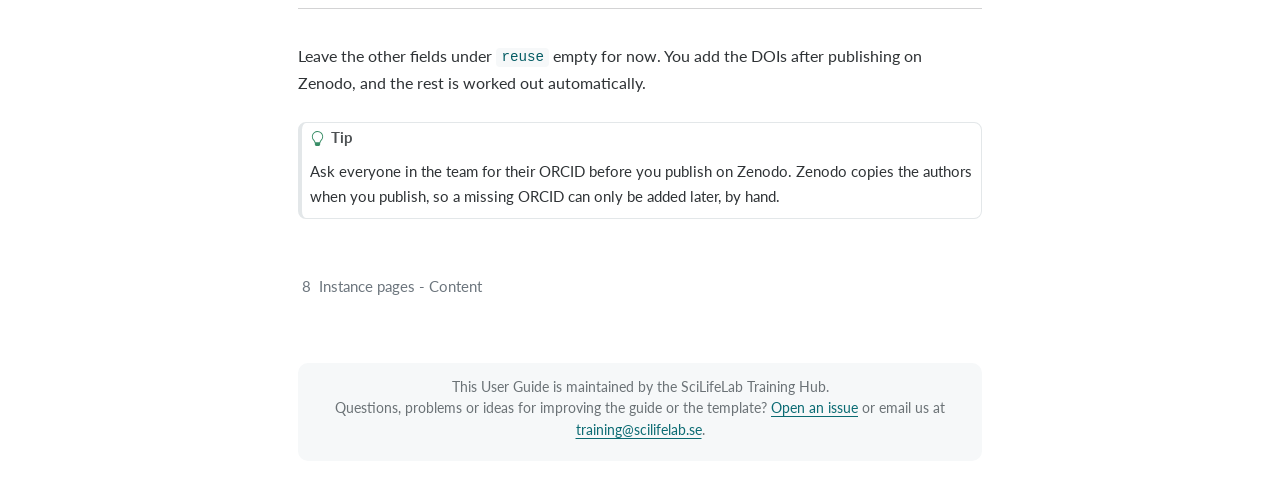
==== commit 96c4c34e: "Built site for gh-pages" ====
--- a/fairification.html
+++ b/fairification.html
@@ -7,7 +7,7 @@
 <meta name="viewport" content="width=device-width, initial-scale=1.0, user-scalable=yes">
 
 
-<title>9&nbsp; FAIRification – Training Webpage Template - User Guide</title>
+<title>9&nbsp; FAIRification – Training Webpage Template – User Guide</title>
 <style>
 /* Default styles provided by pandoc.
 ** See https://pandoc.org/MANUAL.html#variables-for-html for config info.
@@ -46,7 +46,7 @@
 <link href="site_libs/quarto-html/quarto-syntax-highlighting-63b5708e65d6cd79cd7618c58d0c21e7.css" rel="stylesheet" id="quarto-text-highlighting-styles">
 <script src="site_libs/bootstrap/bootstrap.min.js"></script>
 <link href="site_libs/bootstrap/bootstrap-icons.css" rel="stylesheet">
-<link href="site_libs/bootstrap/bootstrap-74f1cd2879d0548f26a62f8efbf5c81d.min.css" rel="stylesheet" append-hash="true" id="quarto-bootstrap" data-mode="light">
+<link href="site_libs/bootstrap/bootstrap-56f53e101e3915f28f7a20e4ef50e8a4.min.css" rel="stylesheet" append-hash="true" id="quarto-bootstrap" data-mode="light">
 <script id="quarto-search-options" type="application/json">{
   "location": "sidebar",
   "copy-button": false,
@@ -107,7 +107,7 @@
       <img src="./images/logo-scilifelab-green.png" alt="" class="sidebar-logo dark-content py-0 d-lg-inline d-none">
       </a>
     <div class="sidebar-title mb-0 py-0">
-      <a href="./">Training Webpage Template - User Guide</a> 
+      <a href="./">Training Webpage Template – User Guide</a> 
     </div>
       </div>
         <div class="mt-2 flex-shrink-0 align-items-center">
--- a/styles.css
+++ b/styles.css
@@ -443,6 +443,24 @@
     max-width: 13.5em;
 }
 
+/* The button to the first chapter, in the colours of the guide.
+   "a." is needed to beat the teal colour of the other links. */
+main.content a.btn-primary {
+    border-color: var(--guide-teal);
+    background: var(--guide-teal);
+    color: #fff;
+    font-weight: 700;
+    text-decoration: none;
+}
+
+main.content a.btn-primary:hover,
+main.content a.btn-primary:focus-visible {
+    border-color: var(--guide-teal-dark);
+    background: var(--guide-teal-dark);
+    color: #fff;
+    text-decoration: none;
+}
+
 /* ==========================================================================
    Small screens
    ========================================================================== */
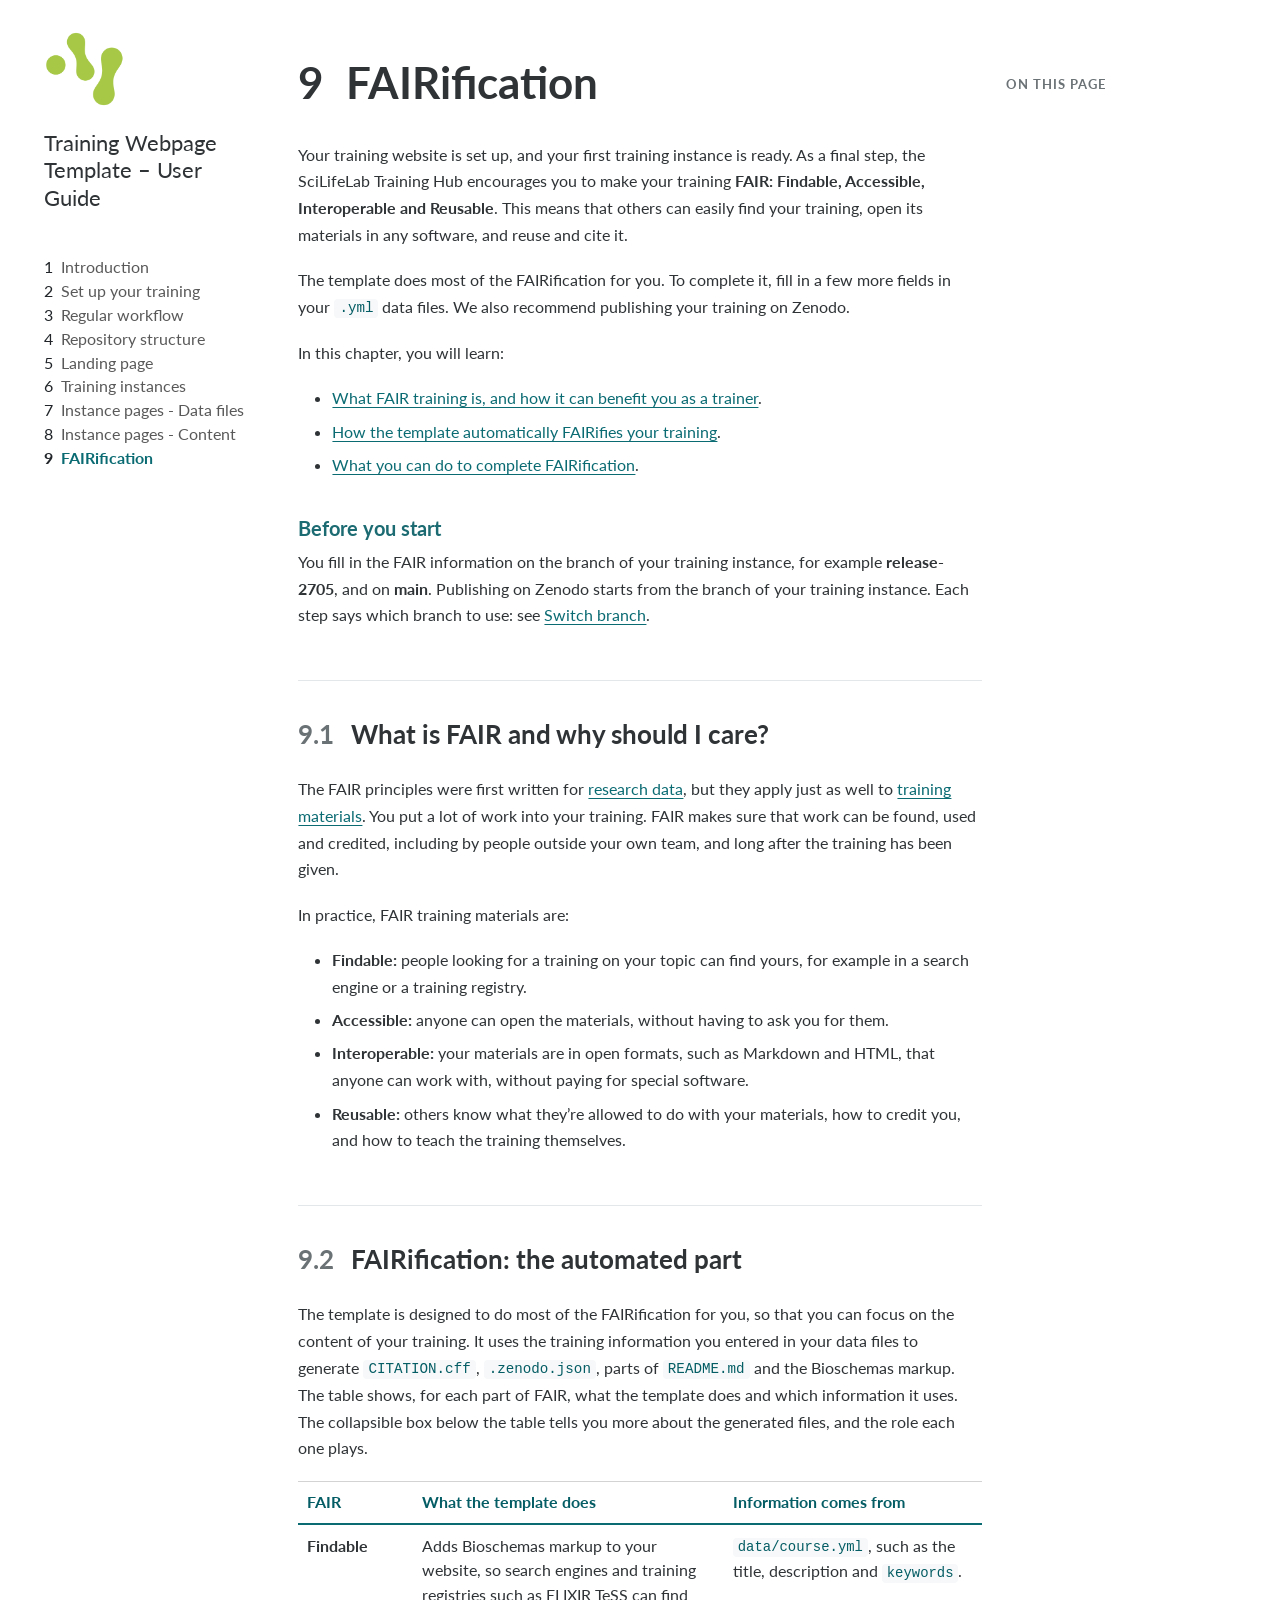
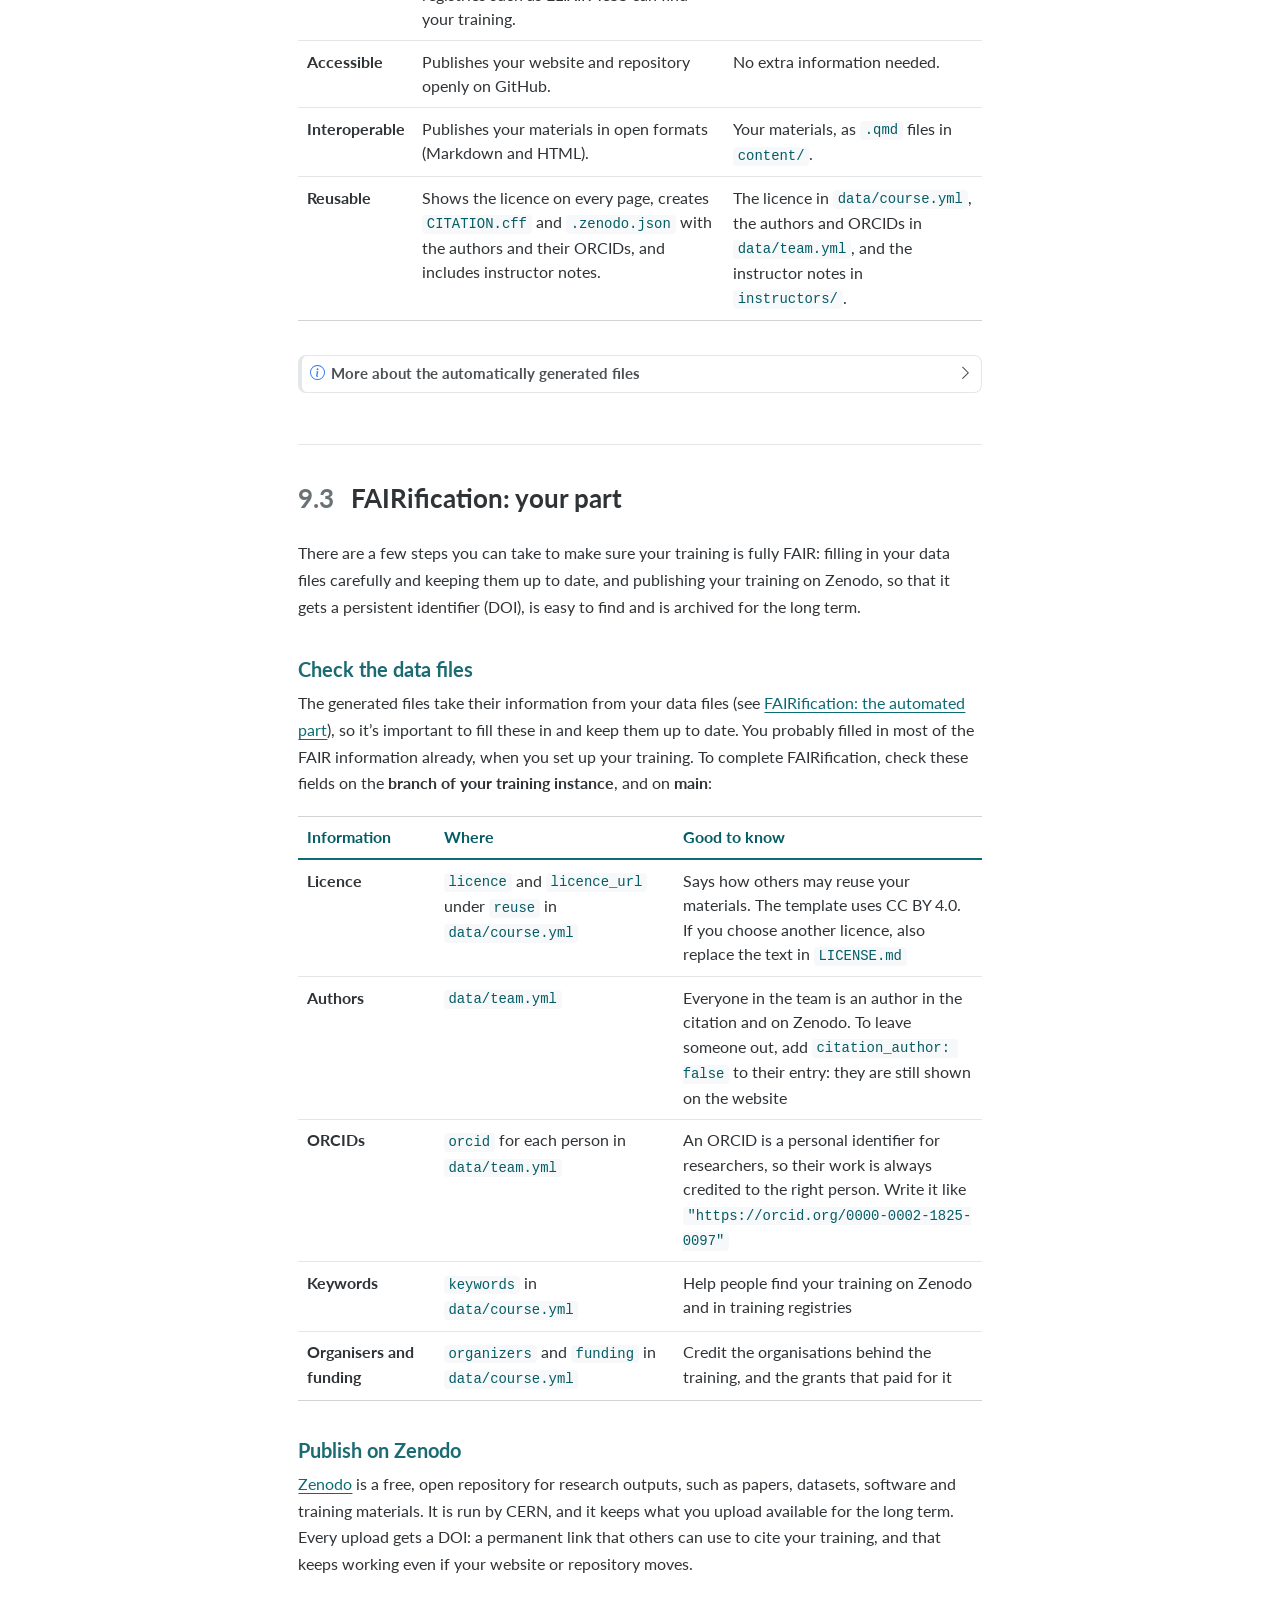
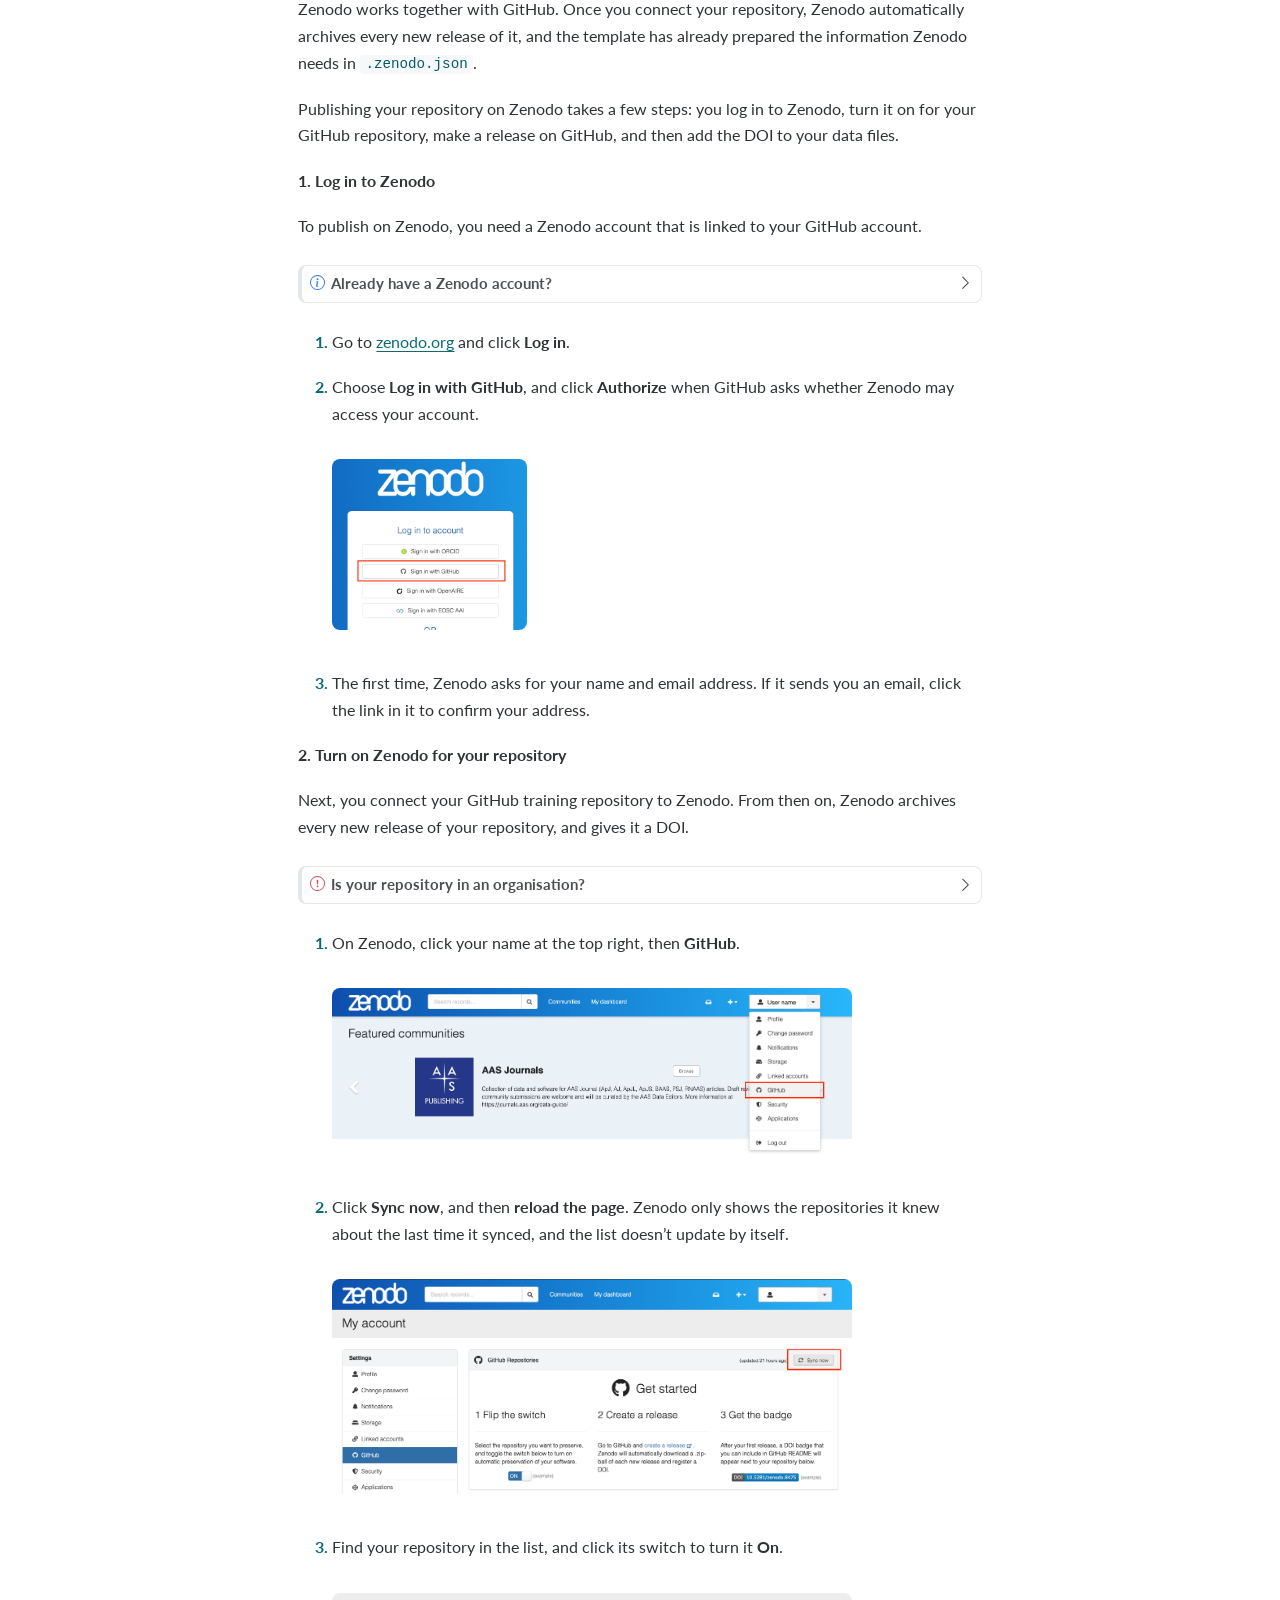
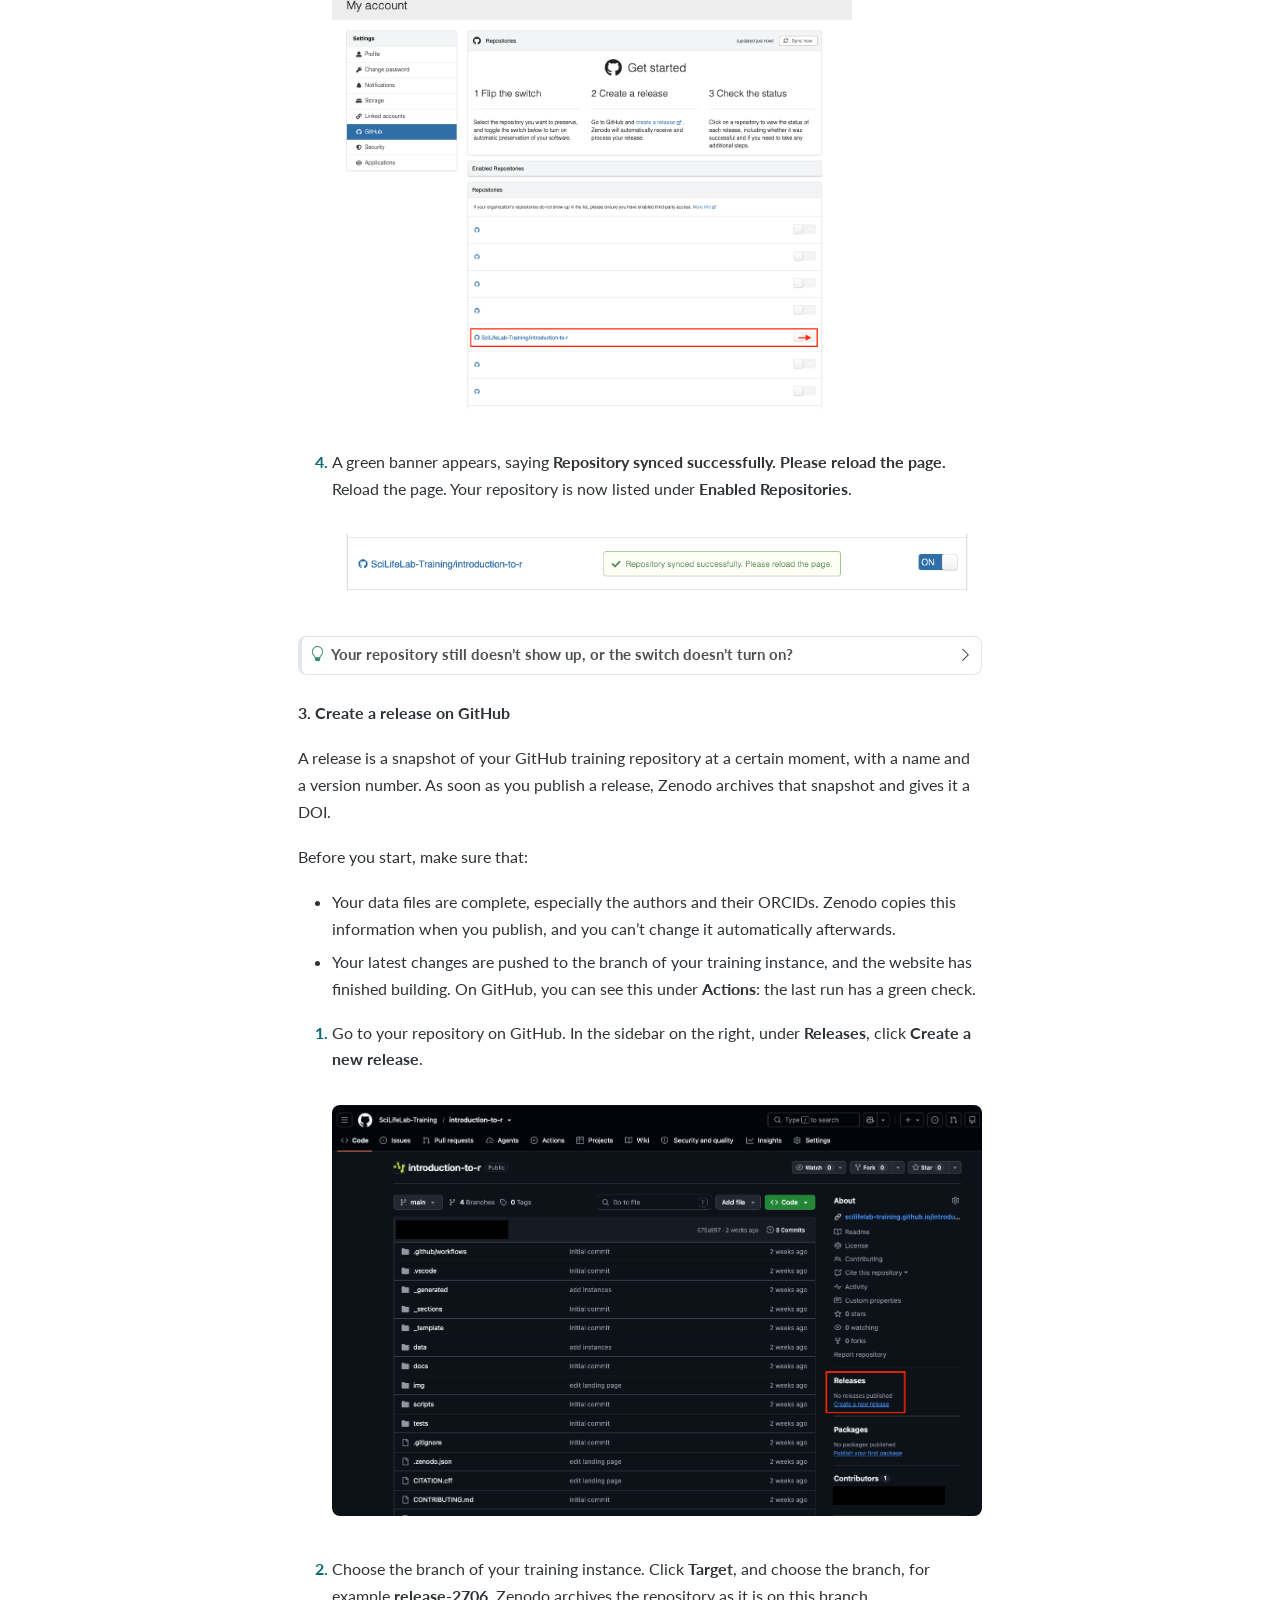
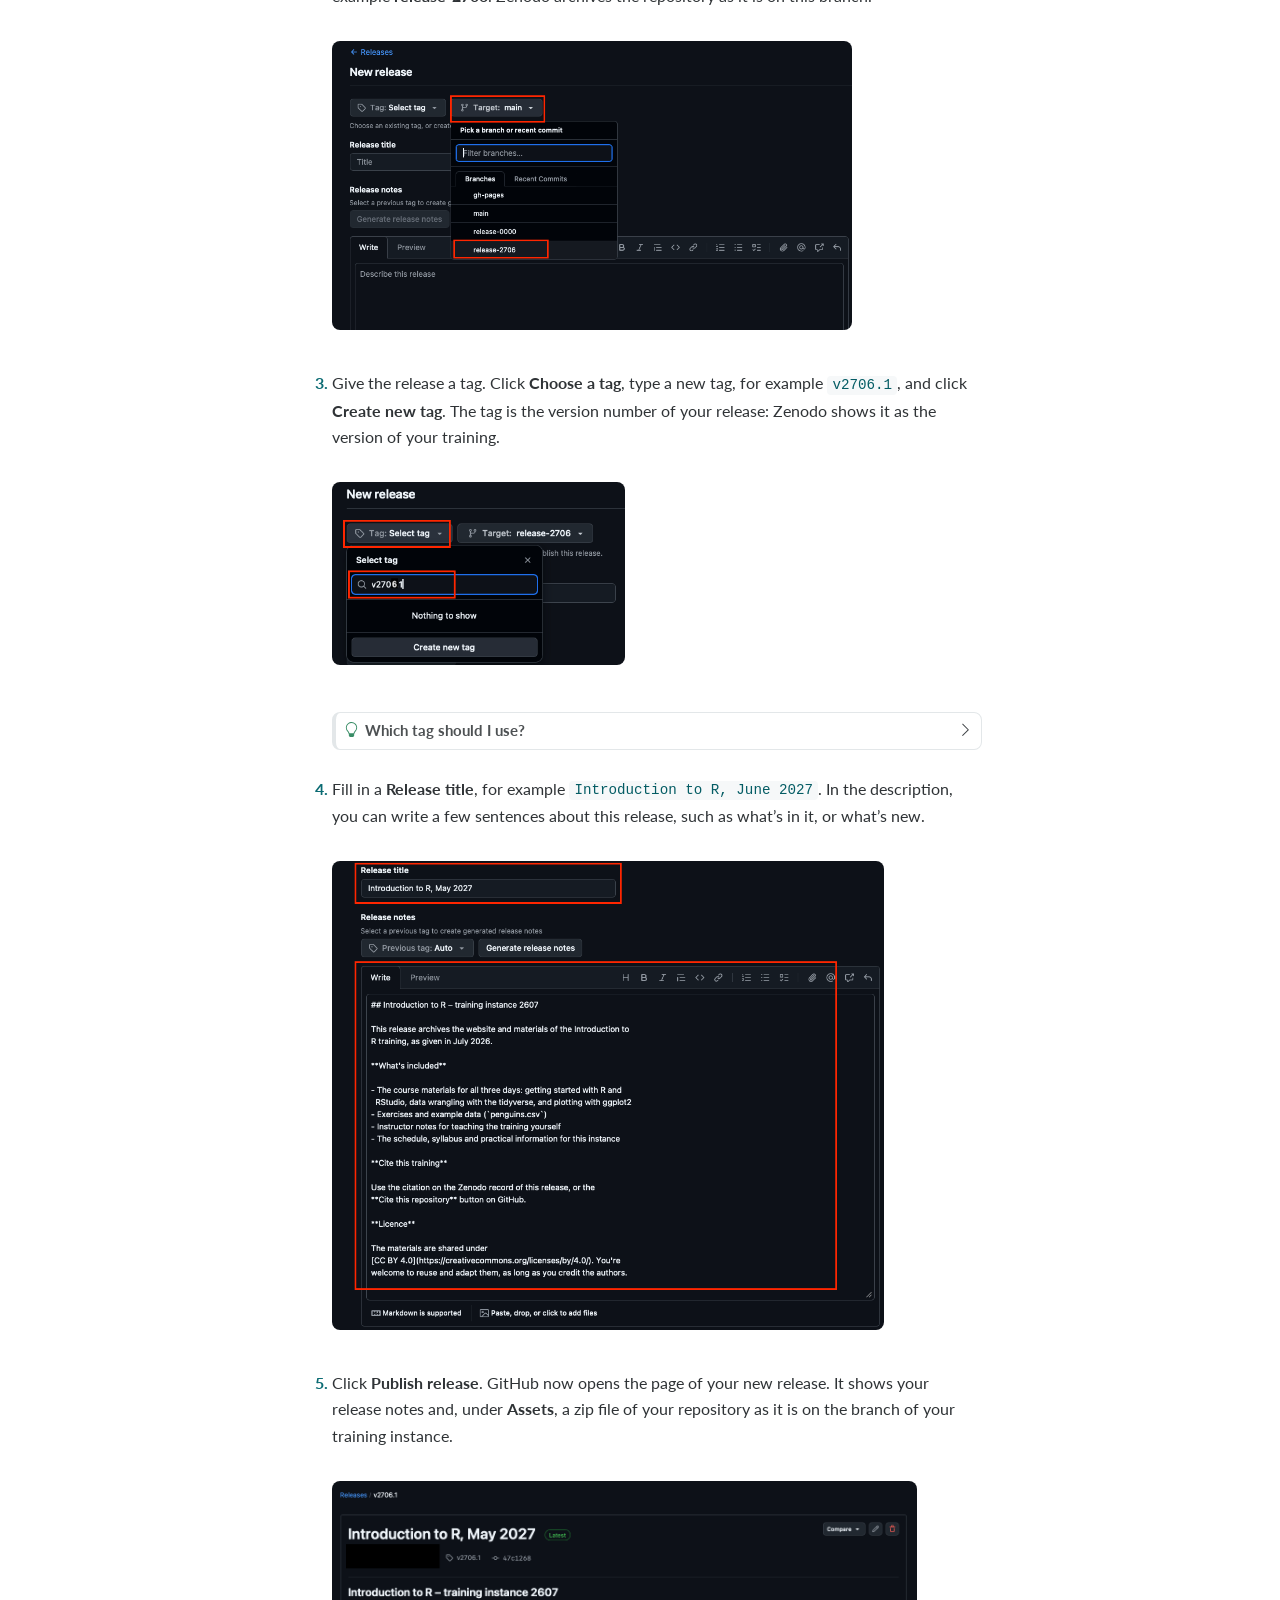
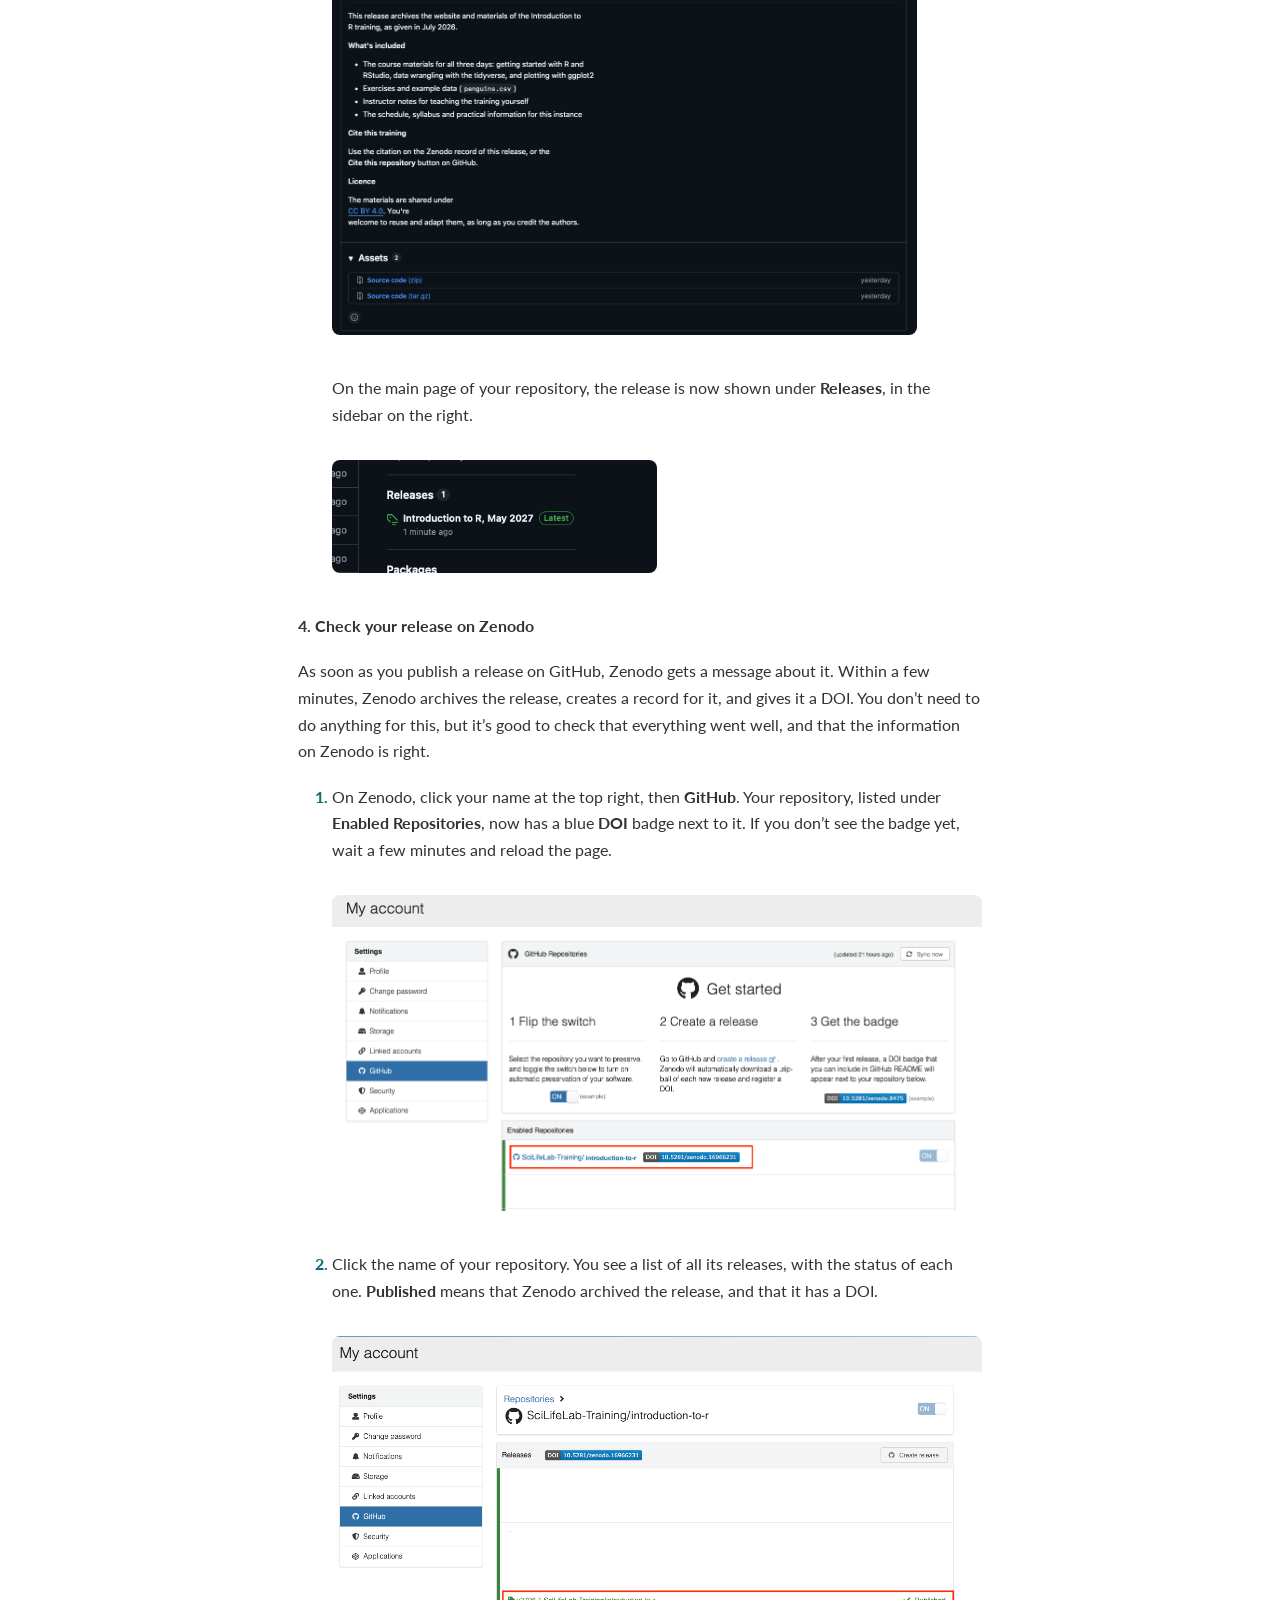
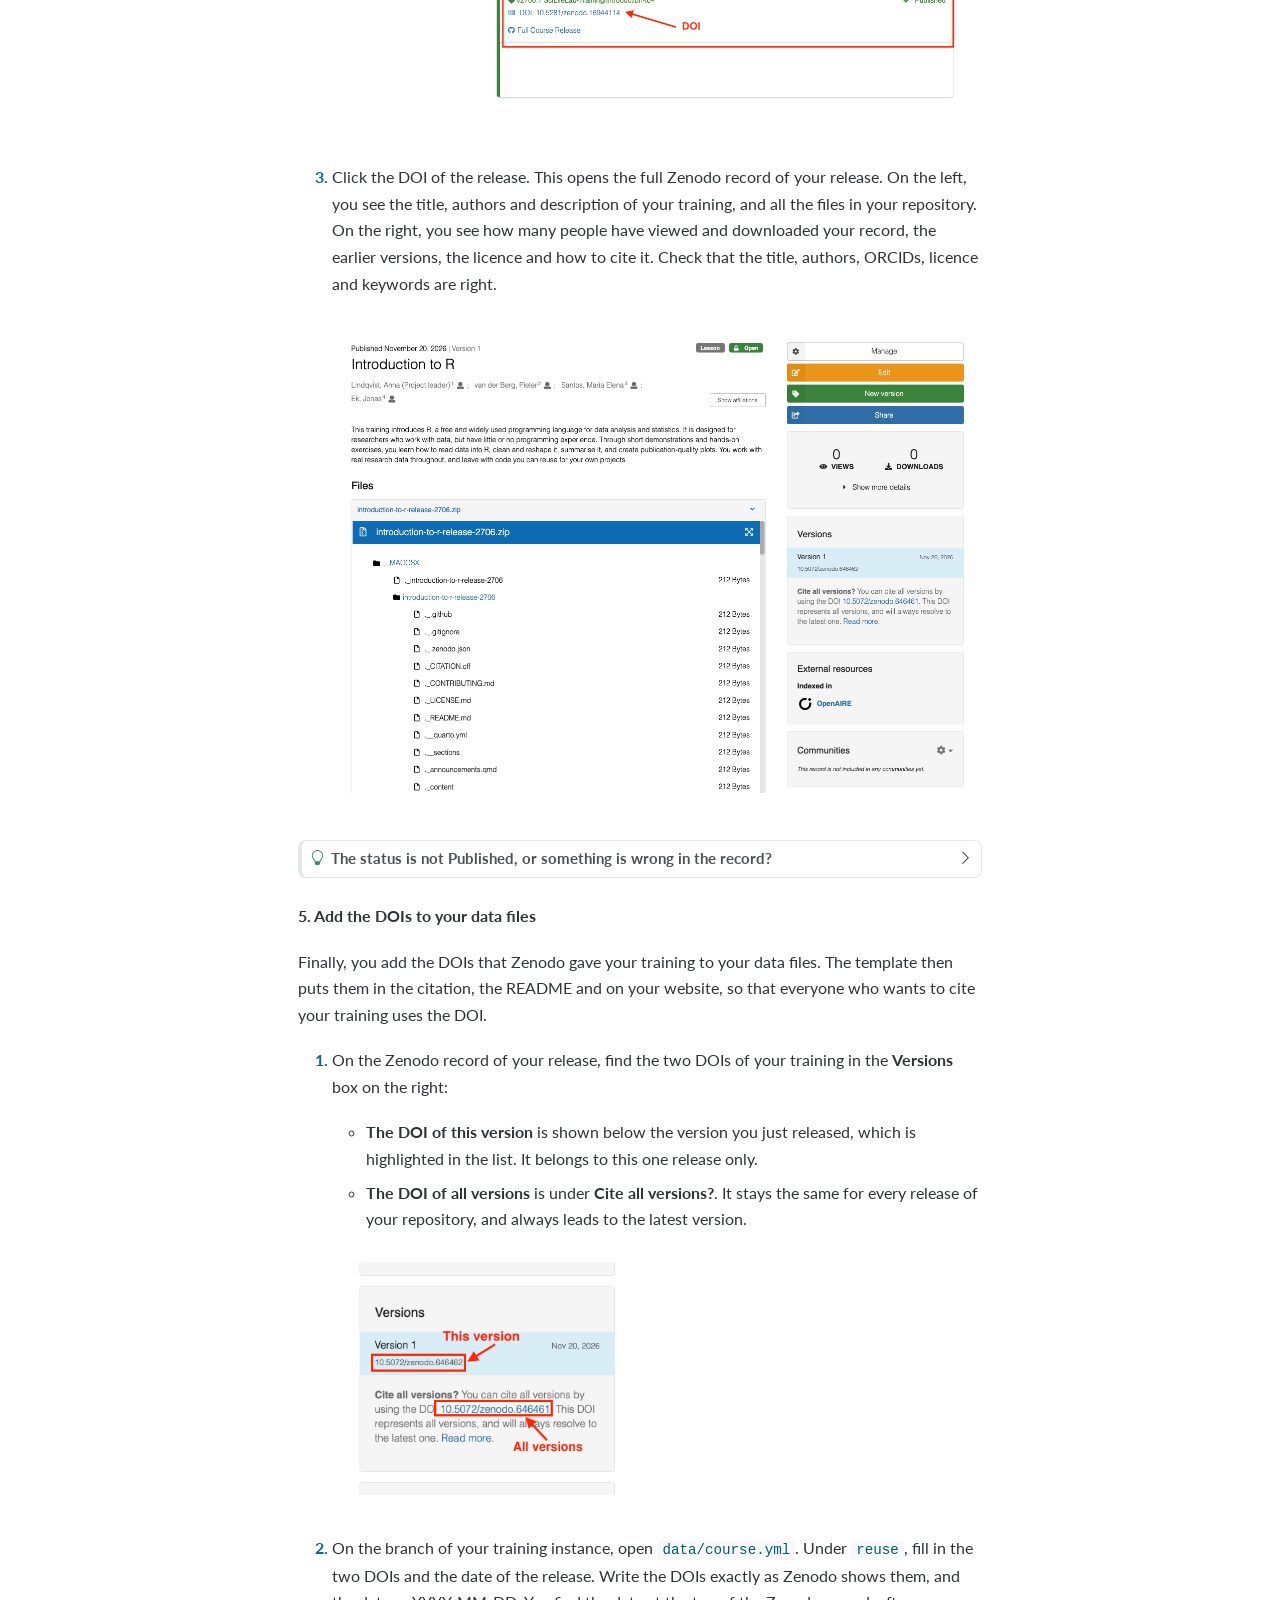
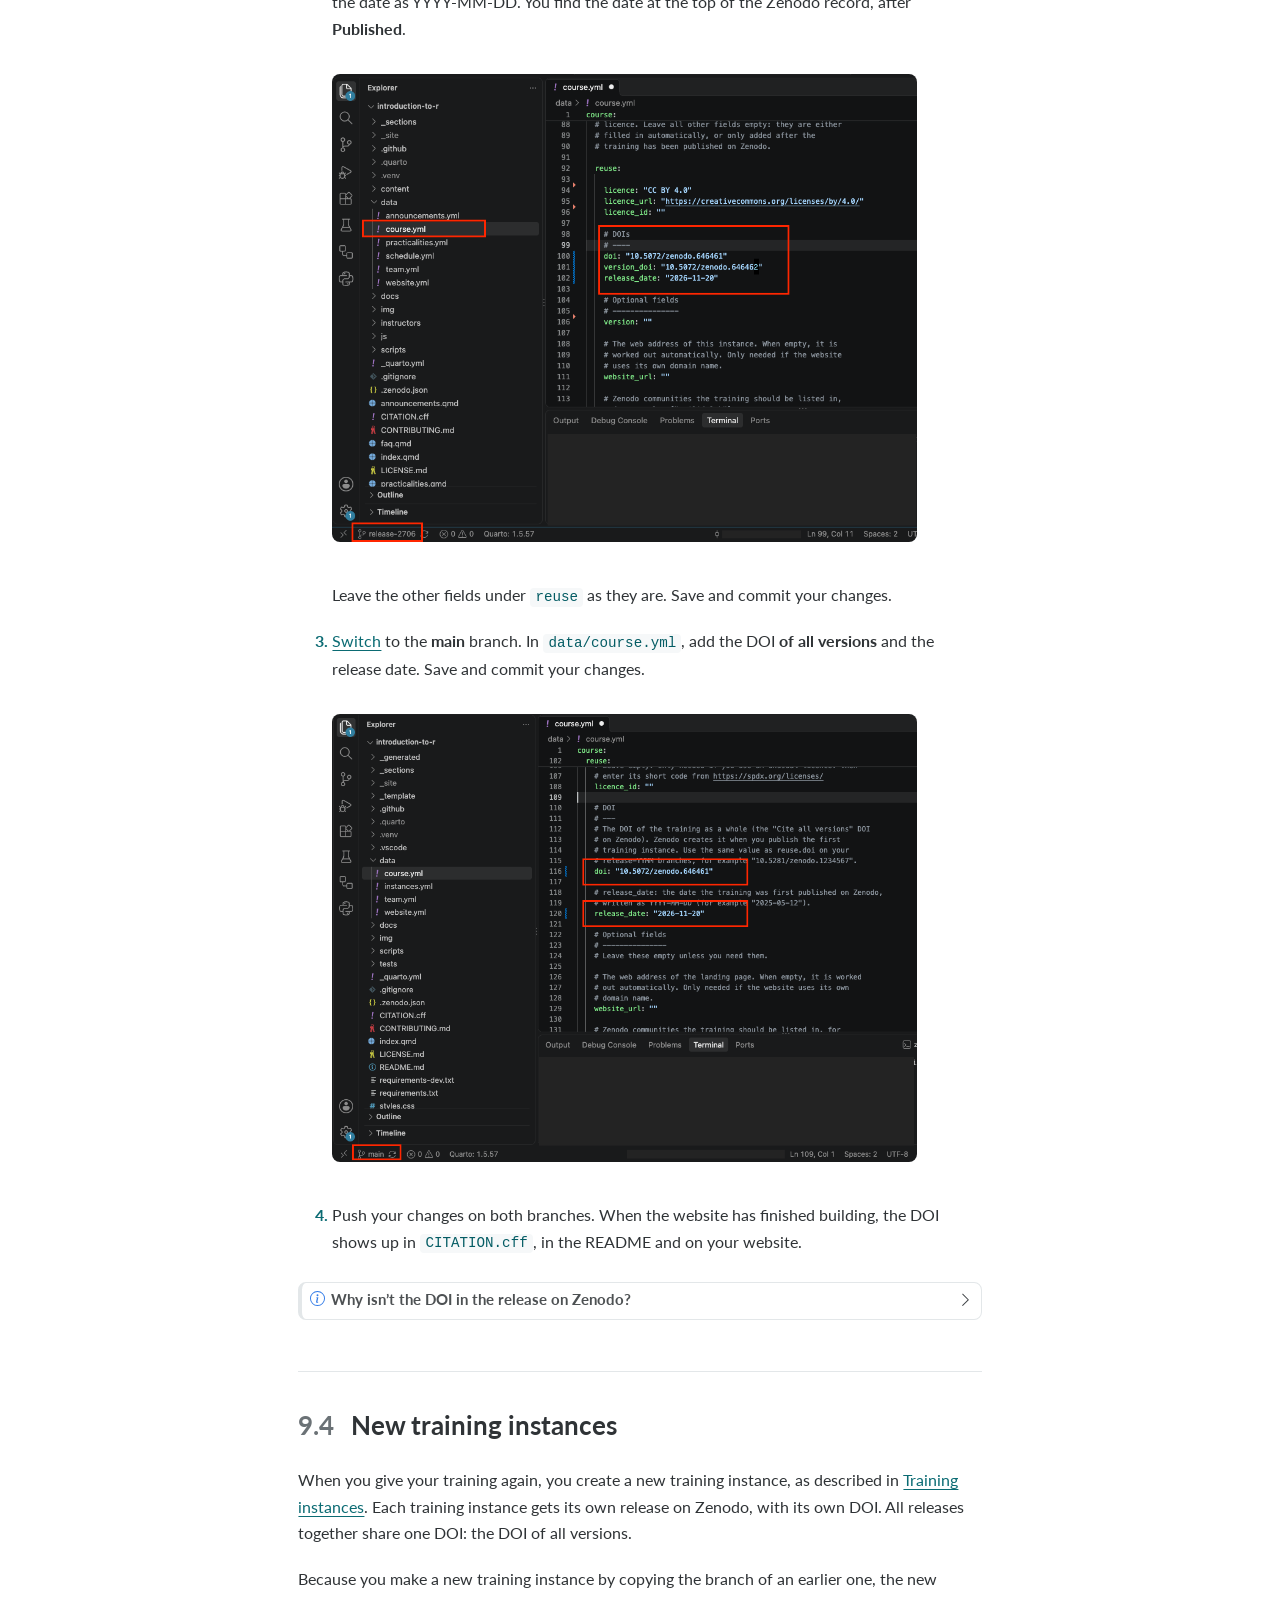
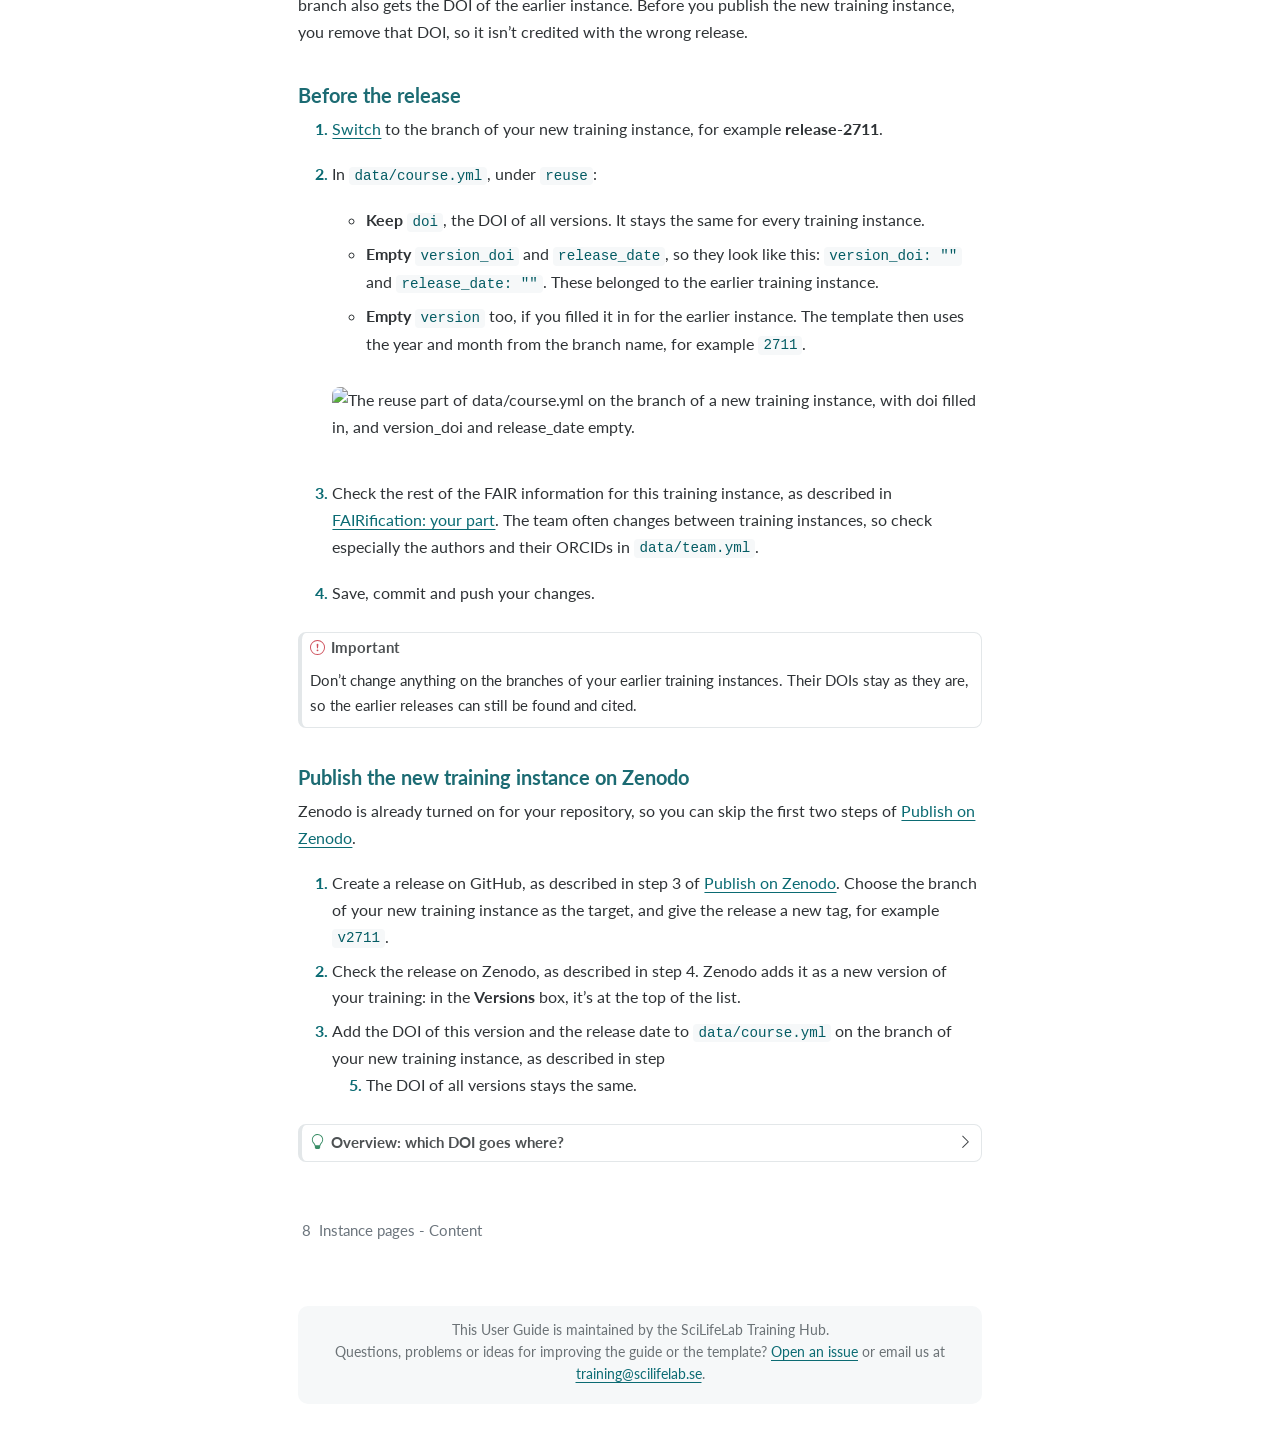
==== commit 3b4053f1: "Built site for gh-pages" ====
--- a/fairification.html
+++ b/fairification.html
@@ -46,7 +46,7 @@
 <link href="site_libs/quarto-html/quarto-syntax-highlighting-63b5708e65d6cd79cd7618c58d0c21e7.css" rel="stylesheet" id="quarto-text-highlighting-styles">
 <script src="site_libs/bootstrap/bootstrap.min.js"></script>
 <link href="site_libs/bootstrap/bootstrap-icons.css" rel="stylesheet">
-<link href="site_libs/bootstrap/bootstrap-56f53e101e3915f28f7a20e4ef50e8a4.min.css" rel="stylesheet" append-hash="true" id="quarto-bootstrap" data-mode="light">
+<link href="site_libs/bootstrap/bootstrap-74f1cd2879d0548f26a62f8efbf5c81d.min.css" rel="stylesheet" append-hash="true" id="quarto-bootstrap" data-mode="light">
 <script id="quarto-search-options" type="application/json">{
   "location": "sidebar",
   "copy-button": false,
@@ -181,8 +181,10 @@
     <h2 id="toc-title">On this page</h2>
    
   <ul class="collapse">
-  <li><a href="#fair-training-what-and-how" id="toc-fair-training-what-and-how" class="nav-link active" data-scroll-target="#fair-training-what-and-how"><span class="header-section-number">9.1</span> FAIR training: what and how?</a></li>
-  <li><a href="#fill-in-the-fair-information" id="toc-fill-in-the-fair-information" class="nav-link" data-scroll-target="#fill-in-the-fair-information"><span class="header-section-number">9.2</span> Fill in the FAIR information</a></li>
+  <li><a href="#what-is-fair-and-why-should-i-care" id="toc-what-is-fair-and-why-should-i-care" class="nav-link active" data-scroll-target="#what-is-fair-and-why-should-i-care"><span class="header-section-number">9.1</span> What is FAIR and why should I care?</a></li>
+  <li><a href="#fairification-the-automated-part" id="toc-fairification-the-automated-part" class="nav-link" data-scroll-target="#fairification-the-automated-part"><span class="header-section-number">9.2</span> FAIRification: the automated part</a></li>
+  <li><a href="#fairification-your-part" id="toc-fairification-your-part" class="nav-link" data-scroll-target="#fairification-your-part"><span class="header-section-number">9.3</span> FAIRification: your part</a></li>
+  <li><a href="#new-training-instances" id="toc-new-training-instances" class="nav-link" data-scroll-target="#new-training-instances"><span class="header-section-number">9.4</span> New training instances</a></li>
   </ul>
 </nav>
     </div>
@@ -208,73 +210,81 @@
 </header>
 
 
-<p>Your training website is set up, and your first training instance is ready. As a final step, the SciLifeLab Training Hub encourages you to make your training materials <strong>FAIR</strong>: Findable, Accessible, Interoperable and Reusable. FAIR training materials are easy to find, can be opened by anyone, are described in a standard way, and can be reused and cited by others.</p>
-<p>The template does most of this for you. All you need to do is fill in a few more fields in your data files. If you want, you can also publish your training on Zenodo.</p>
+<p>Your training website is set up, and your first training instance is ready. As a final step, the SciLifeLab Training Hub encourages you to make your training <strong>FAIR: Findable, Accessible, Interoperable and Reusable</strong>. This means that others can easily find your training, open its materials in any software, and reuse and cite it.</p>
+<p>The template does most of the FAIRification for you. To complete it, fill in a few more fields in your <code>.yml</code> data files. We also recommend publishing your training on Zenodo.</p>
 <p>In this chapter, you will learn:</p>
 <ul>
-<li><a href="#fair-training-what-and-how">What FAIR training is, and how the template makes your training FAIR</a>.</li>
-<li><a href="#fill-in-the-fair-information">How to fill in the FAIR information</a>.</li>
-<li><a href="#publish-on-zenodo">How to publish a training instance on Zenodo</a>, if you choose to.</li>
-<li><a href="#new-training-instances">How to keep the DOIs right for new training instances</a>.</li>
+<li><a href="#what-is-fair-and-why-should-i-care">What FAIR training is, and how it can benefit you as a trainer</a>.</li>
+<li><a href="#fairification-the-automated-part">How the template automatically FAIRifies your training</a>.</li>
+<li><a href="#fairification-your-part">What you can do to complete FAIRification</a>.</li>
 </ul>
 <section id="before-you-start" class="level3 unnumbered">
 <h3 class="unnumbered" data-anchor-id="before-you-start">Before you start</h3>
 <p>You fill in the FAIR information on the branch of your training instance, for example <strong>release-2705</strong>, and on <strong>main</strong>. Publishing on Zenodo starts from the branch of your training instance. Each step says which branch to use: see <a href="./training-instances.html#switch-branch">Switch branch</a>.</p>
 </section>
-<section id="fair-training-what-and-how" class="level2" data-number="9.1">
-<h2 data-number="9.1" data-anchor-id="fair-training-what-and-how"><span class="header-section-number">9.1</span> FAIR training: what and how?</h2>
-<p>The FAIR principles were first written for research data, but they apply just as well to training materials. You put a lot of work into your training. FAIR makes sure that work can be found, used and credited, also by people outside your own team, and long after the training has been given.</p>
+<section id="what-is-fair-and-why-should-i-care" class="level2" data-number="9.1">
+<h2 data-number="9.1" data-anchor-id="what-is-fair-and-why-should-i-care"><span class="header-section-number">9.1</span> What is FAIR and why should I care?</h2>
+<p>The FAIR principles were first written for <a href="https://www.nature.com/articles/sdata201618">research data</a>, but they apply just as well to <a href="https://journals.plos.org/ploscompbiol/article?id=10.1371/journal.pcbi.1007854">training materials</a>. You put a lot of work into your training. FAIR makes sure that work can be found, used and credited, including by people outside your own team, and long after the training has been given.</p>
 <p>In practice, FAIR training materials are:</p>
 <ul>
 <li><strong>Findable:</strong> people looking for a training on your topic can find yours, for example in a search engine or a training registry.</li>
 <li><strong>Accessible:</strong> anyone can open the materials, without having to ask you for them.</li>
-<li><strong>Interoperable:</strong> the information about your training, such as its title, authors and licence, is written in standard formats. Other websites and tools can then read it automatically.</li>
+<li><strong>Interoperable:</strong> your materials are in open formats, such as Markdown and HTML, that anyone can work with, without paying for special software.</li>
 <li><strong>Reusable:</strong> others know what they’re allowed to do with your materials, how to credit you, and how to teach the training themselves.</li>
 </ul>
-<section id="how-the-template-makes-your-training-fair" class="level3 unnumbered">
-<h3 class="unnumbered" data-anchor-id="how-the-template-makes-your-training-fair">How the template makes your training FAIR</h3>
-<p>Most of this is already taken care of: the template uses the information in your data files for FAIRification. The table shows what the template does for each part of FAIR, and what’s left for you to do:</p>
+</section>
+<section id="fairification-the-automated-part" class="level2" data-number="9.2">
+<h2 data-number="9.2" data-anchor-id="fairification-the-automated-part"><span class="header-section-number">9.2</span> FAIRification: the automated part</h2>
+<p>The template is designed to do most of the FAIRification for you, so that you can focus on the content of your training. It uses the training information you entered in your data files to generate <code>CITATION.cff</code>, <code>.zenodo.json</code>, parts of <code>README.md</code> and the Bioschemas markup. The table shows, for each part of FAIR, what the template does and which information it uses. The collapsible box below the table tells you more about the generated files, and the role each one plays.</p>
 <table class="caption-top table">
 <colgroup>
-<col style="width: 20%">
-<col style="width: 45%">
-<col style="width: 35%">
+<col style="width: 16%">
+<col style="width: 46%">
+<col style="width: 38%">
 </colgroup>
 <thead>
 <tr class="header">
 <th>FAIR</th>
-<th>How the template does it</th>
-<th>What you do</th>
+<th>What the template does</th>
+<th>Information comes from</th>
 </tr>
 </thead>
 <tbody>
 <tr class="odd">
 <td><strong>Findable</strong></td>
-<td>Keywords, and Bioschemas markup that registries such as ELIXIR TeSS can read</td>
-<td>Fill in <code>keywords</code></td>
+<td>Adds Bioschemas markup to your website, so search engines and training registries such as ELIXIR TeSS can find your training.</td>
+<td><code>data/course.yml</code>, such as the title, description and <code>keywords</code>.</td>
 </tr>
 <tr class="even">
 <td><strong>Accessible</strong></td>
-<td>A public website and repository</td>
-<td>Nothing</td>
+<td>Publishes your website and repository openly on GitHub.</td>
+<td>No extra information needed.</td>
 </tr>
 <tr class="odd">
 <td><strong>Interoperable</strong></td>
-<td>Standard formats: <code>CITATION.cff</code>, <code>.zenodo.json</code> and Bioschemas</td>
-<td>Nothing: the template creates them from your data files</td>
+<td>Publishes your materials in open formats (Markdown and HTML).</td>
+<td>Your materials, as <code>.qmd</code> files in <code>content/</code>.</td>
 </tr>
 <tr class="even">
 <td><strong>Reusable</strong></td>
-<td>A licence, a citation with the authors and their ORCIDs, and instructor notes</td>
-<td>Check the licence, add ORCIDs, and write instructor notes</td>
+<td>Shows the licence on every page, creates <code>CITATION.cff</code> and <code>.zenodo.json</code> with the authors and their ORCIDs, and includes instructor notes.</td>
+<td>The licence in <code>data/course.yml</code>, the authors and ORCIDs in <code>data/team.yml</code>, and the instructor notes in <code>instructors/</code>.</td>
 </tr>
 </tbody>
 </table>
-</section>
-<section id="the-files-the-template-creates-for-you" class="level3 unnumbered">
-<h3 class="unnumbered" data-anchor-id="the-files-the-template-creates-for-you">The files the template creates for you</h3>
-<p>Websites and tools can’t read your training pages the way people do. To find and cite your training, they need the information in a fixed, standard format. The template writes that information for you, in a few extra files. You don’t need to open them, but it helps to know they exist.</p>
-<p>Every time the website is built, the template creates or updates these files from <code>data/course.yml</code>, <code>data/team.yml</code> and <code>data/website.yml</code>:</p>
+<div class="callout callout-style-default callout-note callout-titled">
+<div class="callout-header d-flex align-content-center collapsed" data-bs-toggle="collapse" data-bs-target=".callout-1-contents" aria-controls="callout-1" aria-expanded="false" aria-label="Toggle callout">
+<div class="callout-icon-container">
+<i class="callout-icon"></i>
+</div>
+<div class="callout-title-container flex-fill">
+<span class="screen-reader-only">Note</span>More about the automatically generated files
+</div>
+<div class="callout-btn-toggle d-inline-block border-0 py-1 ps-1 pe-0 float-end"><i class="callout-toggle"></i></div>
+</div>
+<div id="callout-1" class="callout-1-contents callout-collapse collapse">
+<div class="callout-body-container callout-body">
+<p>Every time the website is built, the template updates the generated files from your data files. They give websites and tools, such as GitHub, Zenodo and training registries, the information about your training in a fixed, standard format. Each one plays a different role in FAIRification:</p>
 <table class="caption-top table">
 <colgroup>
 <col style="width: 35%">
@@ -289,40 +299,33 @@
 <tbody>
 <tr class="odd">
 <td><code>CITATION.cff</code></td>
-<td>How to cite your training. GitHub shows it as a <strong>Cite this repository</strong> button, and reference managers such as Zotero can read it</td>
+<td>How to cite your training. GitHub shows it as a <strong>Cite this repository</strong> button, and reference managers such as Zotero can read it.</td>
 </tr>
 <tr class="even">
 <td><code>.zenodo.json</code></td>
-<td>The title, authors, licence, keywords and funding, for Zenodo</td>
+<td>The title, authors, licence, keywords and funding, for Zenodo.</td>
 </tr>
 <tr class="odd">
 <td>The generated parts of <code>README.md</code></td>
-<td>The training information, contributors, citation and licence</td>
+<td>The training information, contributors, citation and licence.</td>
 </tr>
 <tr class="even">
-<td>Bioschemas markup, hidden in the landing page and the overview page</td>
+<td>Bioschemas markup, hidden in the landing page and the training instance overview page</td>
 <td>Lets training registries such as ELIXIR TeSS find your training.</td>
 </tr>
 </tbody>
 </table>
-<div class="callout callout-style-default callout-important callout-titled">
-<div class="callout-header d-flex align-content-center">
-<div class="callout-icon-container">
-<i class="callout-icon"></i>
-</div>
-<div class="callout-title-container flex-fill">
-Important
-</div>
-</div>
-<div class="callout-body-container callout-body">
-<p>Never edit these files by hand: your changes are overwritten the next time the website is built. Change the data files instead.</p>
+<p><strong>Don’t edit these by hand:</strong> your changes are overwritten the next time the website is built. Change the data files instead.</p>
+</div>
 </div>
 </div>
 </section>
-</section>
-<section id="fill-in-the-fair-information" class="level2" data-number="9.2">
-<h2 data-number="9.2" data-anchor-id="fill-in-the-fair-information"><span class="header-section-number">9.2</span> Fill in the FAIR information</h2>
-<p>Most of this information is already part of your data files, so you probably filled it in already. Check these fields on the branch of your training instance, and on <strong>main</strong>:</p>
+<section id="fairification-your-part" class="level2" data-number="9.3">
+<h2 data-number="9.3" data-anchor-id="fairification-your-part"><span class="header-section-number">9.3</span> FAIRification: your part</h2>
+<p>There are a few steps you can take to make sure your training is fully FAIR: filling in your data files carefully and keeping them up to date, and publishing your training on Zenodo, so that it gets a persistent identifier (DOI), is easy to find and is archived for the long term.</p>
+<section id="check-the-data-files" class="level3 unnumbered">
+<h3 class="unnumbered" data-anchor-id="check-the-data-files">Check the data files</h3>
+<p>The generated files take their information from your data files (see <a href="#fairification-the-automated-part">FAIRification: the automated part</a>), so it’s important to fill these in and keep them up to date. You probably filled in most of the FAIR information already, when you set up your training. To complete FAIRification, check these fields on the <strong>branch of your training instance</strong>, and on <strong>main</strong>:</p>
 <table class="caption-top table">
 <colgroup>
 <col style="width: 20%">
@@ -364,22 +367,317 @@
 </tr>
 </tbody>
 </table>
-<p>Leave the other fields under <code>reuse</code> empty for now. You add the DOIs after publishing on Zenodo, and the rest is worked out automatically.</p>
+</section>
+<section id="publish-on-zenodo" class="level3 unnumbered">
+<h3 class="unnumbered" data-anchor-id="publish-on-zenodo">Publish on Zenodo</h3>
+<p><a href="https://zenodo.org">Zenodo</a> is a free, open repository for research outputs, such as papers, datasets, software and training materials. It is run by CERN, and it keeps what you upload available for the long term. Every upload gets a DOI: a permanent link that others can use to cite your training, and that keeps working even if your website or repository moves.</p>
+<p>Zenodo works together with GitHub. Once you connect your repository, Zenodo automatically archives every new release of it, and the template has already prepared the information Zenodo needs in <code>.zenodo.json</code>.</p>
+<p>Publishing your repository on Zenodo takes a few steps: you log in to Zenodo, turn it on for your GitHub repository, make a release on GitHub, and then add the DOI to your data files.</p>
+<p><strong>1. Log in to Zenodo</strong></p>
+<p>To publish on Zenodo, you need a Zenodo account that is linked to your GitHub account.</p>
+<div class="callout callout-style-default callout-note callout-titled">
+<div class="callout-header d-flex align-content-center collapsed" data-bs-toggle="collapse" data-bs-target=".callout-2-contents" aria-controls="callout-2" aria-expanded="false" aria-label="Toggle callout">
+<div class="callout-icon-container">
+<i class="callout-icon"></i>
+</div>
+<div class="callout-title-container flex-fill">
+<span class="screen-reader-only">Note</span>Already have a Zenodo account?
+</div>
+<div class="callout-btn-toggle d-inline-block border-0 py-1 ps-1 pe-0 float-end"><i class="callout-toggle"></i></div>
+</div>
+<div id="callout-2" class="callout-2-contents callout-collapse collapse">
+<div class="callout-body-container callout-body">
+<p>Log in as you normally do, and link your GitHub account to your Zenodo account instead. This way, you don’t end up with a second Zenodo account.</p>
+<ol type="1">
+<li><p>Click your name at the top right.</p></li>
+<li><p>Click <strong>Linked accounts</strong>.</p>
+<p><img src="images/fair-02-linkedaccounts.png" class="img-fluid" style="width:20.0%" alt="The menu under your name on Zenodo, with Linked accounts in it."></p></li>
+<li><p>Click <strong>Connect</strong> next to <strong>GitHub</strong>.</p>
+<p><img src="images/fair-03-githublinked.png" class="img-fluid" style="width:80.0%" alt="The Linked accounts page on Zenodo, with a Connect button next to GitHub."></p></li>
+</ol>
+</div>
+</div>
+</div>
+<ol type="1">
+<li><p>Go to <a href="https://zenodo.org">zenodo.org</a> and click <strong>Log in</strong>.</p></li>
+<li><p>Choose <strong>Log in with GitHub</strong>, and click <strong>Authorize</strong> when GitHub asks whether Zenodo may access your account.</p>
+<p><img src="images/fair-01-zenodologin.png" class="img-fluid" style="width:30.0%" alt="The Zenodo login page, with the button Log in with GitHub."></p></li>
+<li><p>The first time, Zenodo asks for your name and email address. If it sends you an email, click the link in it to confirm your address.</p></li>
+</ol>
+<p><strong>2. Turn on Zenodo for your repository</strong></p>
+<p>Next, you connect your GitHub training repository to Zenodo. From then on, Zenodo archives every new release of your repository, and gives it a DOI.</p>
+<div class="callout callout-style-default callout-important callout-titled">
+<div class="callout-header d-flex align-content-center collapsed" data-bs-toggle="collapse" data-bs-target=".callout-3-contents" aria-controls="callout-3" aria-expanded="false" aria-label="Toggle callout">
+<div class="callout-icon-container">
+<i class="callout-icon"></i>
+</div>
+<div class="callout-title-container flex-fill">
+<span class="screen-reader-only">Important</span>Is your repository in an organisation?
+</div>
+<div class="callout-btn-toggle d-inline-block border-0 py-1 ps-1 pe-0 float-end"><i class="callout-toggle"></i></div>
+</div>
+<div id="callout-3" class="callout-3-contents callout-collapse collapse">
+<div class="callout-body-container callout-body">
+<p>If your repository doesn’t belong to your personal GitHub account, but to an organisation, such as <a href="https://github.com/SciLifeLab-Training">SciLifeLab-Training</a> or <a href="https://github.com/NBISweden">NBISweden</a>, the organisation first has to give Zenodo access to its repositories.</p>
+<p>You can see whether your repository belongs to an organisation in its URL: in <code>github.com/SciLifeLab-Training/introduction-to-r</code>, the organisation is <code>SciLifeLab-Training</code>. If the first part is your own GitHub username, the repository is yours, and you can skip this box.</p>
+<p><strong>What you do:</strong></p>
+<ol type="1">
+<li><p>To check whether Zenodo has access to your organisation’s repositories, log in to GitHub. Click your profile picture at the top right, then <strong>Settings</strong>.</p>
+<p><img src="images/fair-04-githubsettings.png" class="img-fluid" style="width:40.0%" alt="The menu under your profile picture on GitHub, with Settings in it."></p></li>
+<li><p>In the sidebar on the left, under <strong>Integrations</strong>, click <strong>Applications</strong>, and then the tab <strong>Authorized OAuth Apps</strong>.</p>
+<p><img src="images/fair-05-authorizedoauthapps.png" class="img-fluid" style="width:70.0%" alt="The Applications page in the GitHub settings, with the tab Authorized OAuth Apps and Zenodo in the list."></p></li>
+<li><p>Click <strong>Zenodo</strong>. Under <strong>Organization access</strong>, find your organisation:</p>
+<ul>
+<li>A green check means Zenodo already has access. You’re done.</li>
+<li><strong>Request</strong> means it doesn’t have access yet. Click it, so that the owners of the organisation get an access request.</li>
+</ul>
+<p><img src="images/fair-06-organizationaccess.png" class="img-fluid" style="width:90.0%" alt="The Zenodo page in the GitHub settings. Under Organization access, each organisation has either a green check or a Request button."></p></li>
+</ol>
+<p><strong>What the owner of your organisation does:</strong></p>
+<p>The GitHub organisation owner(s) has to approve the request. To find out who the owners are, go to the organisation’s page on GitHub, click <strong>People</strong>, and look for <strong>Owner</strong> next to the names. Ask one of them to:</p>
+<ol type="1">
+<li>Go to the organisation’s <strong>Settings → Third-party access → OAuth app policy</strong>.</li>
+<li>Find <strong>Zenodo</strong> in the list of requests, and click <strong>Review</strong>, then <strong>Grant access</strong>.</li>
+</ol>
+<p>You only need to do this once per organisation. After that, every repository in the organisation can be connected to Zenodo.</p>
+</div>
+</div>
+</div>
+<ol type="1">
+<li><p>On Zenodo, click your name at the top right, then <strong>GitHub</strong>.</p>
+<p><img src="images/fair-07-zenodologin.png" class="img-fluid" style="width:80.0%" alt="The menu under your name on Zenodo, with GitHub in it."></p></li>
+<li><p>Click <strong>Sync now</strong>, and then <strong>reload the page</strong>. Zenodo only shows the repositories it knew about the last time it synced, and the list doesn’t update by itself.</p>
+<p><img src="images/fair-08-syncnow.png" class="img-fluid" style="width:80.0%" alt="The GitHub page on Zenodo, with the Sync now button at the top right."></p></li>
+<li><p>Find your repository in the list, and click its switch to turn it <strong>On</strong>.</p>
+<p><img src="images/fair-09-flipswitch.png" class="img-fluid" style="width:80.0%" alt="The list of repositories on Zenodo, with the switch next to the repository turned on."></p></li>
+<li><p>A green banner appears, saying <strong>Repository synced successfully. Please reload the page.</strong> Reload the page. Your repository is now listed under <strong>Enabled Repositories</strong>.</p>
+<p><img src="images/fair-10-repositorysynced.png" class="img-fluid" alt="The green banner on Zenodo saying that the repository was synced successfully."></p></li>
+</ol>
 <div class="callout callout-style-default callout-tip callout-titled">
+<div class="callout-header d-flex align-content-center collapsed" data-bs-toggle="collapse" data-bs-target=".callout-4-contents" aria-controls="callout-4" aria-expanded="false" aria-label="Toggle callout">
+<div class="callout-icon-container">
+<i class="callout-icon"></i>
+</div>
+<div class="callout-title-container flex-fill">
+<span class="screen-reader-only">Tip</span>Your repository still doesn’t show up, or the switch doesn’t turn on?
+</div>
+<div class="callout-btn-toggle d-inline-block border-0 py-1 ps-1 pe-0 float-end"><i class="callout-toggle"></i></div>
+</div>
+<div id="callout-4" class="callout-4-contents callout-collapse collapse">
+<div class="callout-body-container callout-body">
+<ul>
+<li><strong>Is the repository public?</strong> Zenodo can’t archive private repositories. You can check this on GitHub, under <strong>Settings → General</strong>, at the very bottom.</li>
+<li><strong>Do you have admin rights on the repository?</strong> Zenodo needs admin rights to connect to it. If the switch doesn’t turn on, ask an owner of the organisation to give you the admin role on the repository.</li>
+<li><strong>Did you sync and reload?</strong> Click <strong>Sync now</strong> again, wait a moment, and reload the page.</li>
+</ul>
+</div>
+</div>
+</div>
+<p><strong>3. Create a release on GitHub</strong></p>
+<p>A release is a snapshot of your GitHub training repository at a certain moment, with a name and a version number. As soon as you publish a release, Zenodo archives that snapshot and gives it a DOI.</p>
+<p>Before you start, make sure that:</p>
+<ul>
+<li>Your data files are complete, especially the authors and their ORCIDs. Zenodo copies this information when you publish, and you can’t change it automatically afterwards.</li>
+<li>Your latest changes are pushed to the branch of your training instance, and the website has finished building. On GitHub, you can see this under <strong>Actions</strong>: the last run has a green check.</li>
+</ul>
+<ol type="1">
+<li><p>Go to your repository on GitHub. In the sidebar on the right, under <strong>Releases</strong>, click <strong>Create a new release</strong>.</p>
+<p><img src="images/fair-11-createrelease.png" class="img-fluid" alt="The sidebar of a GitHub repository, with the link Create a new release under Releases."></p></li>
+<li><p>Choose the branch of your training instance. Click <strong>Target</strong>, and choose the branch, for example <strong>release-2706</strong>. Zenodo archives the repository as it is on this branch.</p>
+<p><img src="images/fair-12-target.png" class="img-fluid" style="width:80.0%" alt="The Target menu on the new release page on GitHub, with the branch release-2705 selected."></p></li>
+<li><p>Give the release a tag. Click <strong>Choose a tag</strong>, type a new tag, for example <code>v2706.1</code>, and click <strong>Create new tag</strong>. The tag is the version number of your release: Zenodo shows it as the version of your training.</p>
+<p><img src="images/fair-13-tag.png" class="img-fluid" style="width:45.0%" alt="The Choose a tag menu on the new release page on GitHub, with the new tag v2706.1 typed in and the option Create new tag."></p>
+<div class="callout callout-style-default callout-tip callout-titled">
+<div class="callout-header d-flex align-content-center collapsed" data-bs-toggle="collapse" data-bs-target=".callout-5-contents" aria-controls="callout-5" aria-expanded="false" aria-label="Toggle callout">
+<div class="callout-icon-container">
+<i class="callout-icon"></i>
+</div>
+<div class="callout-title-container flex-fill">
+<span class="screen-reader-only">Tip</span>Which tag should I use?
+</div>
+<div class="callout-btn-toggle d-inline-block border-0 py-1 ps-1 pe-0 float-end"><i class="callout-toggle"></i></div>
+</div>
+<div id="callout-5" class="callout-5-contents callout-collapse collapse">
+<div class="callout-body-container callout-body">
+<p>Use a tag that shows which training instance the release belongs to, and which version of that instance it is. For example, <code>v2706.1</code> is the first release of the training instance of June 2027. If you later fix something in the materials of that instance, the next release is <code>v2706.2</code>. The first release of the next training instance could then be <code>v2711.1</code>.</p>
+<p>A tag can’t have the same name as a branch, so don’t use <code>release-2706</code> as a tag.</p>
+</div>
+</div>
+</div></li>
+<li><p>Fill in a <strong>Release title</strong>, for example <code>Introduction to R, June 2027</code>. In the description, you can write a few sentences about this release, such as what’s in it, or what’s new.</p>
+<p><img src="images/fair-14-releaseinfo.png" class="img-fluid" style="width:85.0%" alt="The new release page on GitHub, with the release title Introduction to R, June 2027 and a description of the release filled in."></p></li>
+<li><p>Click <strong>Publish release</strong>. GitHub now opens the page of your new release. It shows your release notes and, under <strong>Assets</strong>, a zip file of your repository as it is on the branch of your training instance.</p>
+<p><img src="images/fair-15-publishrelease.png" class="img-fluid" style="width:90.0%" alt="The page of the published release on GitHub, with the release notes and, under Assets, the source code as a zip file."></p>
+<p>On the main page of your repository, the release is now shown under <strong>Releases</strong>, in the sidebar on the right.</p>
+<p><img src="images/fair-16-releasedone.png" class="img-fluid" style="width:50.0%" alt="The sidebar on the main page of the repository on GitHub. Under Releases, the new release is shown and marked as Latest."></p></li>
+</ol>
+<p><strong>4. Check your release on Zenodo</strong></p>
+<p>As soon as you publish a release on GitHub, Zenodo gets a message about it. Within a few minutes, Zenodo archives the release, creates a record for it, and gives it a DOI. You don’t need to do anything for this, but it’s good to check that everything went well, and that the information on Zenodo is right.</p>
+<ol type="1">
+<li><p>On Zenodo, click your name at the top right, then <strong>GitHub</strong>. Your repository, listed under <strong>Enabled Repositories</strong>, now has a blue <strong>DOI</strong> badge next to it. If you don’t see the badge yet, wait a few minutes and reload the page.</p>
+<p><img src="images/fair-17-doibadge.png" class="img-fluid" alt="The list of enabled repositories on Zenodo. Next to each repository name is a blue badge with its DOI."></p></li>
+<li><p>Click the name of your repository. You see a list of all its releases, with the status of each one. <strong>Published</strong> means that Zenodo archived the release, and that it has a DOI.</p>
+<p><img src="images/fair-18-releasestatus.png" class="img-fluid" alt="The page of one repository on Zenodo, with a list of its releases. Each release has the status Published."></p></li>
+<li><p>Click the DOI of the release. This opens the full Zenodo record of your release. On the left, you see the title, authors and description of your training, and all the files in your repository. On the right, you see how many people have viewed and downloaded your record, the earlier versions, the licence and how to cite it. Check that the title, authors, ORCIDs, licence and keywords are right.</p>
+<p><img src="images/fair-19-fullrecord.png" class="img-fluid" alt="The full record of a training on Zenodo. On the left are the title, authors, description and files. On the right are the numbers of views and downloads, the versions, and the DOI."></p></li>
+</ol>
+<div class="callout callout-style-default callout-tip callout-titled">
+<div class="callout-header d-flex align-content-center collapsed" data-bs-toggle="collapse" data-bs-target=".callout-6-contents" aria-controls="callout-6" aria-expanded="false" aria-label="Toggle callout">
+<div class="callout-icon-container">
+<i class="callout-icon"></i>
+</div>
+<div class="callout-title-container flex-fill">
+<span class="screen-reader-only">Tip</span>The status is not Published, or something is wrong in the record?
+</div>
+<div class="callout-btn-toggle d-inline-block border-0 py-1 ps-1 pe-0 float-end"><i class="callout-toggle"></i></div>
+</div>
+<div id="callout-6" class="callout-6-contents callout-collapse collapse">
+<div class="callout-body-container callout-body">
+<ul>
+<li><strong>The release doesn’t show up at all.</strong> Zenodo only archives releases that you publish <em>after</em> turning Zenodo on for your repository. Check that your repository is under <strong>Enabled Repositories</strong>, and publish a new release.</li>
+<li><strong>The status is Failed, or shows an error.</strong> Click the release to see the error message. Often, a field in <code>.zenodo.json</code> is missing or not filled in correctly. Fix it in your data files, push your changes, wait until the website has finished building, and publish a new release.</li>
+<li><strong>Something in the record is wrong</strong>, such as a missing ORCID or a typo in a name. On the record, click <strong>Edit</strong>, correct the information, and click <strong>Publish</strong>. This changes the information only: the archived files and the DOI stay the same. Also correct it in your data files, so the next release is right too.</li>
+</ul>
+</div>
+</div>
+</div>
+<p><strong>5. Add the DOIs to your data files</strong></p>
+<p>Finally, you add the DOIs that Zenodo gave your training to your data files. The template then puts them in the citation, the README and on your website, so that everyone who wants to cite your training uses the DOI.</p>
+<ol type="1">
+<li><p>On the Zenodo record of your release, find the two DOIs of your training in the <strong>Versions</strong> box on the right:</p>
+<ul>
+<li><strong>The DOI of this version</strong> is shown below the version you just released, which is highlighted in the list. It belongs to this one release only.</li>
+<li><strong>The DOI of all versions</strong> is under <strong>Cite all versions?</strong>. It stays the same for every release of your repository, and always leads to the latest version.</li>
+</ul>
+<p><img src="images/fair-20-versions.png" class="img-fluid" style="width:50.0%" alt="The Versions box on a Zenodo record. Each version in the list has its own DOI. Below the list, it says that you can cite all versions with one DOI, and shows that DOI."></p></li>
+<li><p>On the branch of your training instance, open <code>data/course.yml</code>. Under <code>reuse</code>, fill in the two DOIs and the date of the release. Write the DOIs exactly as Zenodo shows them, and the date as YYYY-MM-DD. You find the date at the top of the Zenodo record, after <strong>Published</strong>.</p>
+<p><img src="images/fair-21-doitobranch.png" class="img-fluid" style="width:90.0%" alt="The reuse part of data/course.yml on the branch of a training instance, with doi, version_doi and release_date filled in."></p>
+<p>Leave the other fields under <code>reuse</code> as they are. Save and commit your changes.</p></li>
+<li><p><a href="./training-instances.html#switch-branch">Switch</a> to the <strong>main</strong> branch. In <code>data/course.yml</code>, add the DOI <strong>of all versions</strong> and the release date. Save and commit your changes.</p>
+<p><img src="images/fair-22-doitomain.png" class="img-fluid" style="width:90.0%" alt="The reuse part of data/course.yml on the main branch, with doi and release_date filled in."></p></li>
+<li><p>Push your changes on both branches. When the website has finished building, the DOI shows up in <code>CITATION.cff</code>, in the README and on your website.</p></li>
+</ol>
+<div class="callout callout-style-default callout-note callout-titled">
+<div class="callout-header d-flex align-content-center collapsed" data-bs-toggle="collapse" data-bs-target=".callout-7-contents" aria-controls="callout-7" aria-expanded="false" aria-label="Toggle callout">
+<div class="callout-icon-container">
+<i class="callout-icon"></i>
+</div>
+<div class="callout-title-container flex-fill">
+<span class="screen-reader-only">Note</span>Why isn’t the DOI in the release on Zenodo?
+</div>
+<div class="callout-btn-toggle d-inline-block border-0 py-1 ps-1 pe-0 float-end"><i class="callout-toggle"></i></div>
+</div>
+<div id="callout-7" class="callout-7-contents callout-collapse collapse">
+<div class="callout-body-container callout-body">
+<p>Zenodo only creates the DOI after you publish the release. So the release that Zenodo archived can’t contain its own DOI yet. That’s normal, and nothing to worry about: the Zenodo record itself shows the DOI, and your repository and website show it from now on.</p>
+</div>
+</div>
+</div>
+</section>
+</section>
+<section id="new-training-instances" class="level2" data-number="9.4">
+<h2 data-number="9.4" data-anchor-id="new-training-instances"><span class="header-section-number">9.4</span> New training instances</h2>
+<p>When you give your training again, you create a new training instance, as described in <a href="./training-instances.html">Training instances</a>. Each training instance gets its own release on Zenodo, with its own DOI. All releases together share one DOI: the DOI of all versions.</p>
+<p>Because you make a new training instance by copying the branch of an earlier one, the new branch also gets the DOI of the earlier instance. Before you publish the new training instance, you remove that DOI, so it isn’t credited with the wrong release.</p>
+<section id="before-the-release" class="level3 unnumbered">
+<h3 class="unnumbered" data-anchor-id="before-the-release">Before the release</h3>
+<ol type="1">
+<li><p><a href="./training-instances.html#switch-branch">Switch</a> to the branch of your new training instance, for example <strong>release-2711</strong>.</p></li>
+<li><p>In <code>data/course.yml</code>, under <code>reuse</code>:</p>
+<ul>
+<li><strong>Keep</strong> <code>doi</code>, the DOI of all versions. It stays the same for every training instance.</li>
+<li><strong>Empty</strong> <code>version_doi</code> and <code>release_date</code>, so they look like this: <code>version_doi: ""</code> and <code>release_date: ""</code>. These belonged to the earlier training instance.</li>
+<li><strong>Empty</strong> <code>version</code> too, if you filled it in for the earlier instance. The template then uses the year and month from the branch name, for example <code>2711</code>.</li>
+</ul>
+<p><img src="images/fair-23-emptydois.png" class="img-fluid" style="width:90.0%" alt="The reuse part of data/course.yml on the branch of a new training instance, with doi filled in, and version_doi and release_date empty."></p></li>
+<li><p>Check the rest of the FAIR information for this training instance, as described in <a href="#fairification-your-part">FAIRification: your part</a>. The team often changes between training instances, so check especially the authors and their ORCIDs in <code>data/team.yml</code>.</p></li>
+<li><p>Save, commit and push your changes.</p></li>
+</ol>
+<div class="callout callout-style-default callout-important callout-titled">
 <div class="callout-header d-flex align-content-center">
 <div class="callout-icon-container">
 <i class="callout-icon"></i>
 </div>
 <div class="callout-title-container flex-fill">
-Tip
+Important
 </div>
 </div>
 <div class="callout-body-container callout-body">
-<p>Ask everyone in the team for their ORCID before you publish on Zenodo. Zenodo copies the authors when you publish, so a missing ORCID can only be added later, by hand.</p>
-</div>
-</div>
-
-
+<p>Don’t change anything on the branches of your earlier training instances. Their DOIs stay as they are, so the earlier releases can still be found and cited.</p>
+</div>
+</div>
+</section>
+<section id="publish-the-new-training-instance-on-zenodo" class="level3 unnumbered">
+<h3 class="unnumbered" data-anchor-id="publish-the-new-training-instance-on-zenodo">Publish the new training instance on Zenodo</h3>
+<p>Zenodo is already turned on for your repository, so you can skip the first two steps of <a href="#publish-on-zenodo">Publish on Zenodo</a>.</p>
+<ol type="1">
+<li>Create a release on GitHub, as described in step 3 of <a href="#publish-on-zenodo">Publish on Zenodo</a>. Choose the branch of your new training instance as the target, and give the release a new tag, for example <code>v2711</code>.</li>
+<li>Check the release on Zenodo, as described in step 4. Zenodo adds it as a new version of your training: in the <strong>Versions</strong> box, it’s at the top of the list.</li>
+<li>Add the DOI of this version and the release date to <code>data/course.yml</code> on the branch of your new training instance, as described in step
+<ol start="5" type="1">
+<li>The DOI of all versions stays the same.</li>
+</ol></li>
+</ol>
+<div class="callout callout-style-default callout-tip callout-titled">
+<div class="callout-header d-flex align-content-center collapsed" data-bs-toggle="collapse" data-bs-target=".callout-9-contents" aria-controls="callout-9" aria-expanded="false" aria-label="Toggle callout">
+<div class="callout-icon-container">
+<i class="callout-icon"></i>
+</div>
+<div class="callout-title-container flex-fill">
+<span class="screen-reader-only">Tip</span>Overview: which DOI goes where?
+</div>
+<div class="callout-btn-toggle d-inline-block border-0 py-1 ps-1 pe-0 float-end"><i class="callout-toggle"></i></div>
+</div>
+<div id="callout-9" class="callout-9-contents callout-collapse collapse">
+<div class="callout-body-container callout-body">
+<table class="caption-top table">
+<colgroup>
+<col style="width: 22%">
+<col style="width: 26%">
+<col style="width: 26%">
+<col style="width: 26%">
+</colgroup>
+<thead>
+<tr class="header">
+<th>Field in <code>data/course.yml</code></th>
+<th>Earlier training instance</th>
+<th>New training instance</th>
+<th>main</th>
+</tr>
+</thead>
+<tbody>
+<tr class="odd">
+<td><code>doi</code></td>
+<td>The DOI of all versions</td>
+<td>The DOI of all versions</td>
+<td>The DOI of all versions</td>
+</tr>
+<tr class="even">
+<td><code>version_doi</code></td>
+<td>Its own DOI: leave it</td>
+<td>Empty, then the DOI of the new release</td>
+<td>Not used</td>
+</tr>
+<tr class="odd">
+<td><code>release_date</code></td>
+<td>Its own date: leave it</td>
+<td>Empty, then the date of the new release</td>
+<td>The date of the latest release</td>
+</tr>
+<tr class="even">
+<td><code>version</code></td>
+<td>Leave it</td>
+<td>Empty, unless you make a second release of this instance</td>
+<td>Not used</td>
+</tr>
+</tbody>
+</table>
+</div>
+</div>
+</div>
+
+
+</section>
 </section>
 
 </main> <!-- /main -->
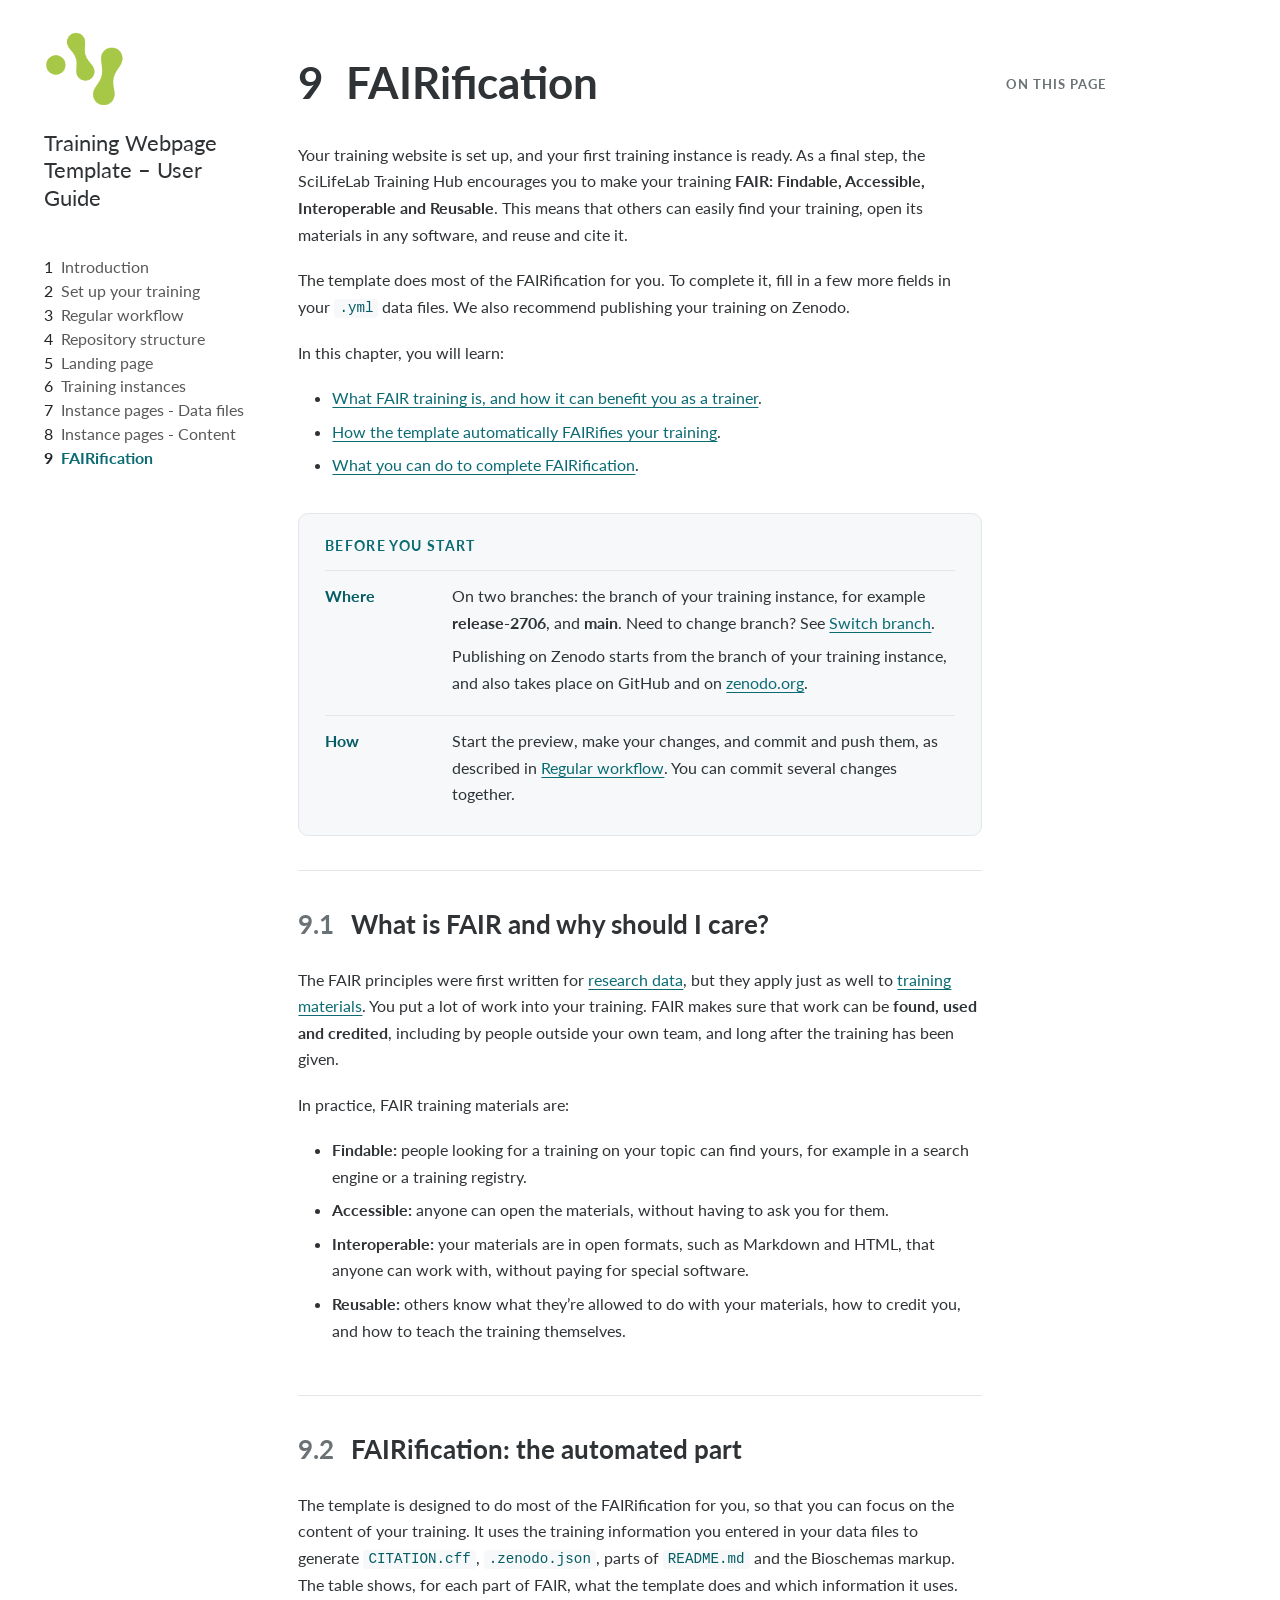
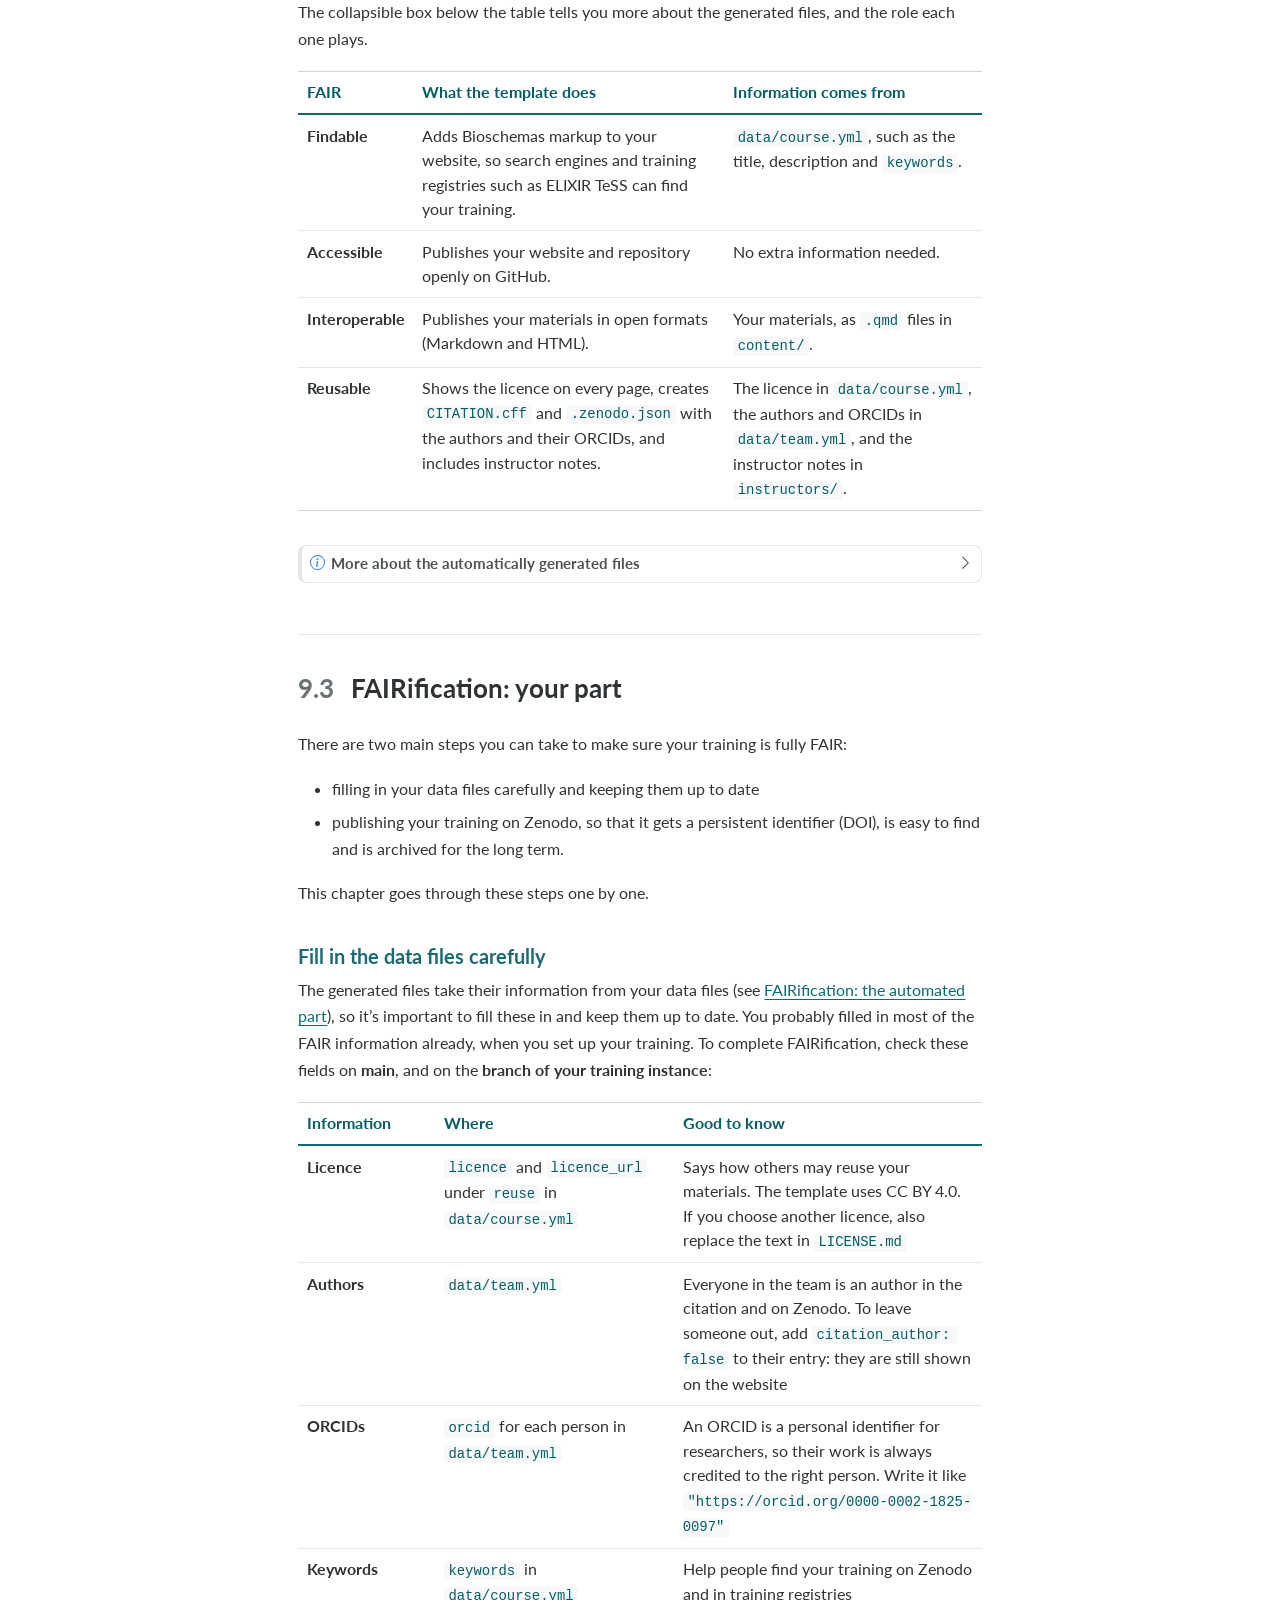
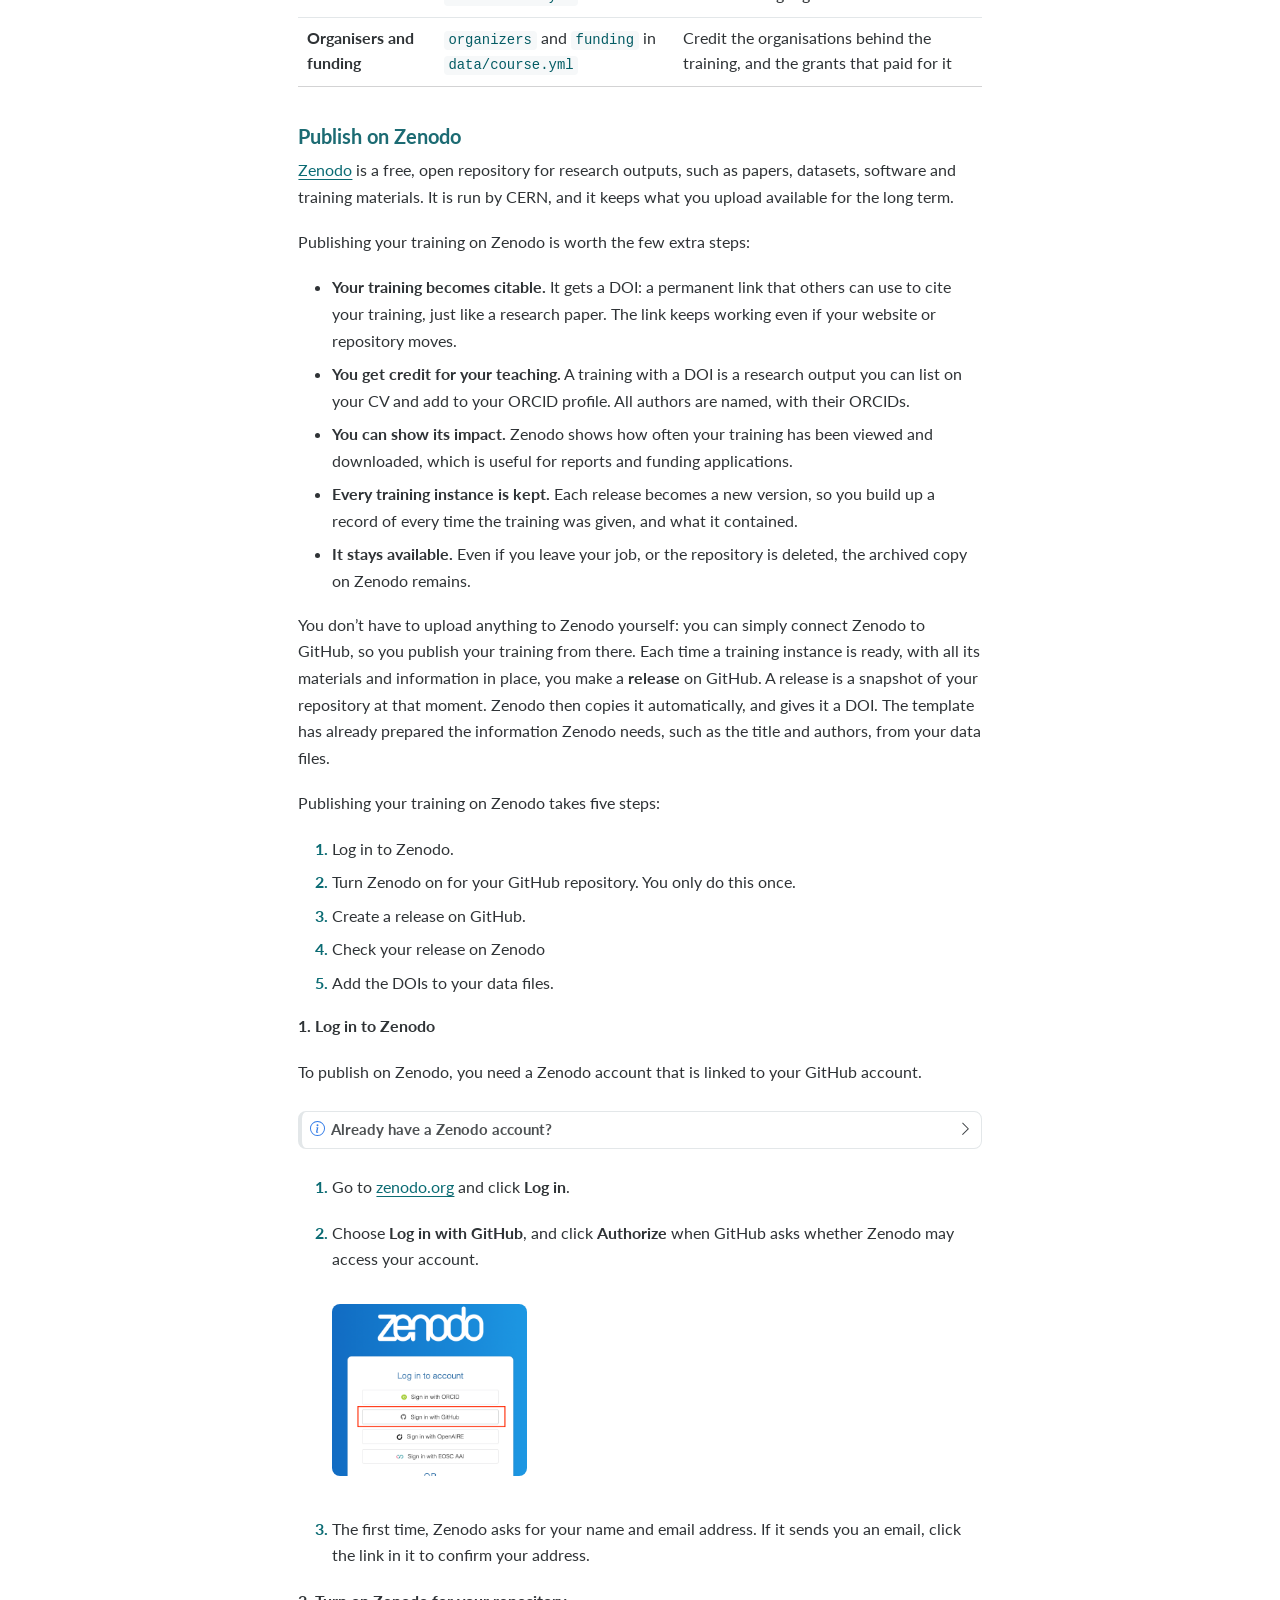
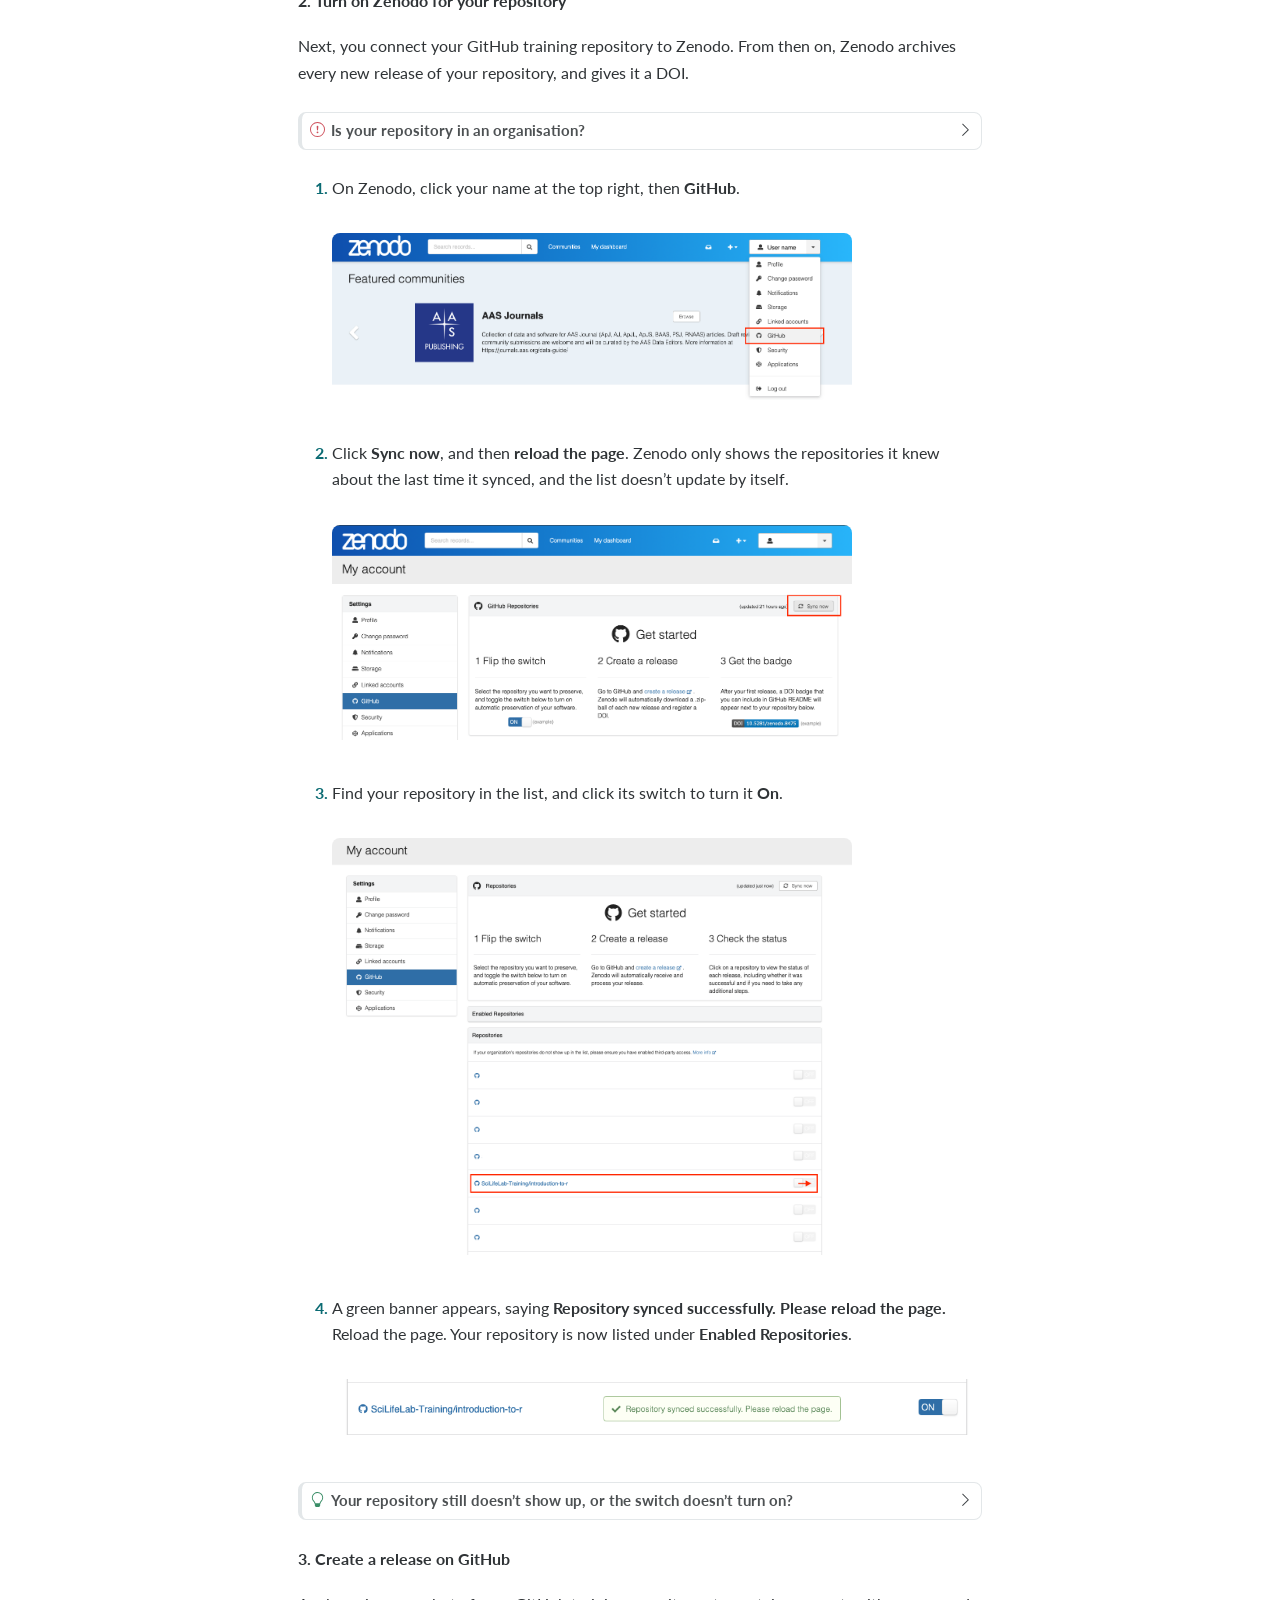
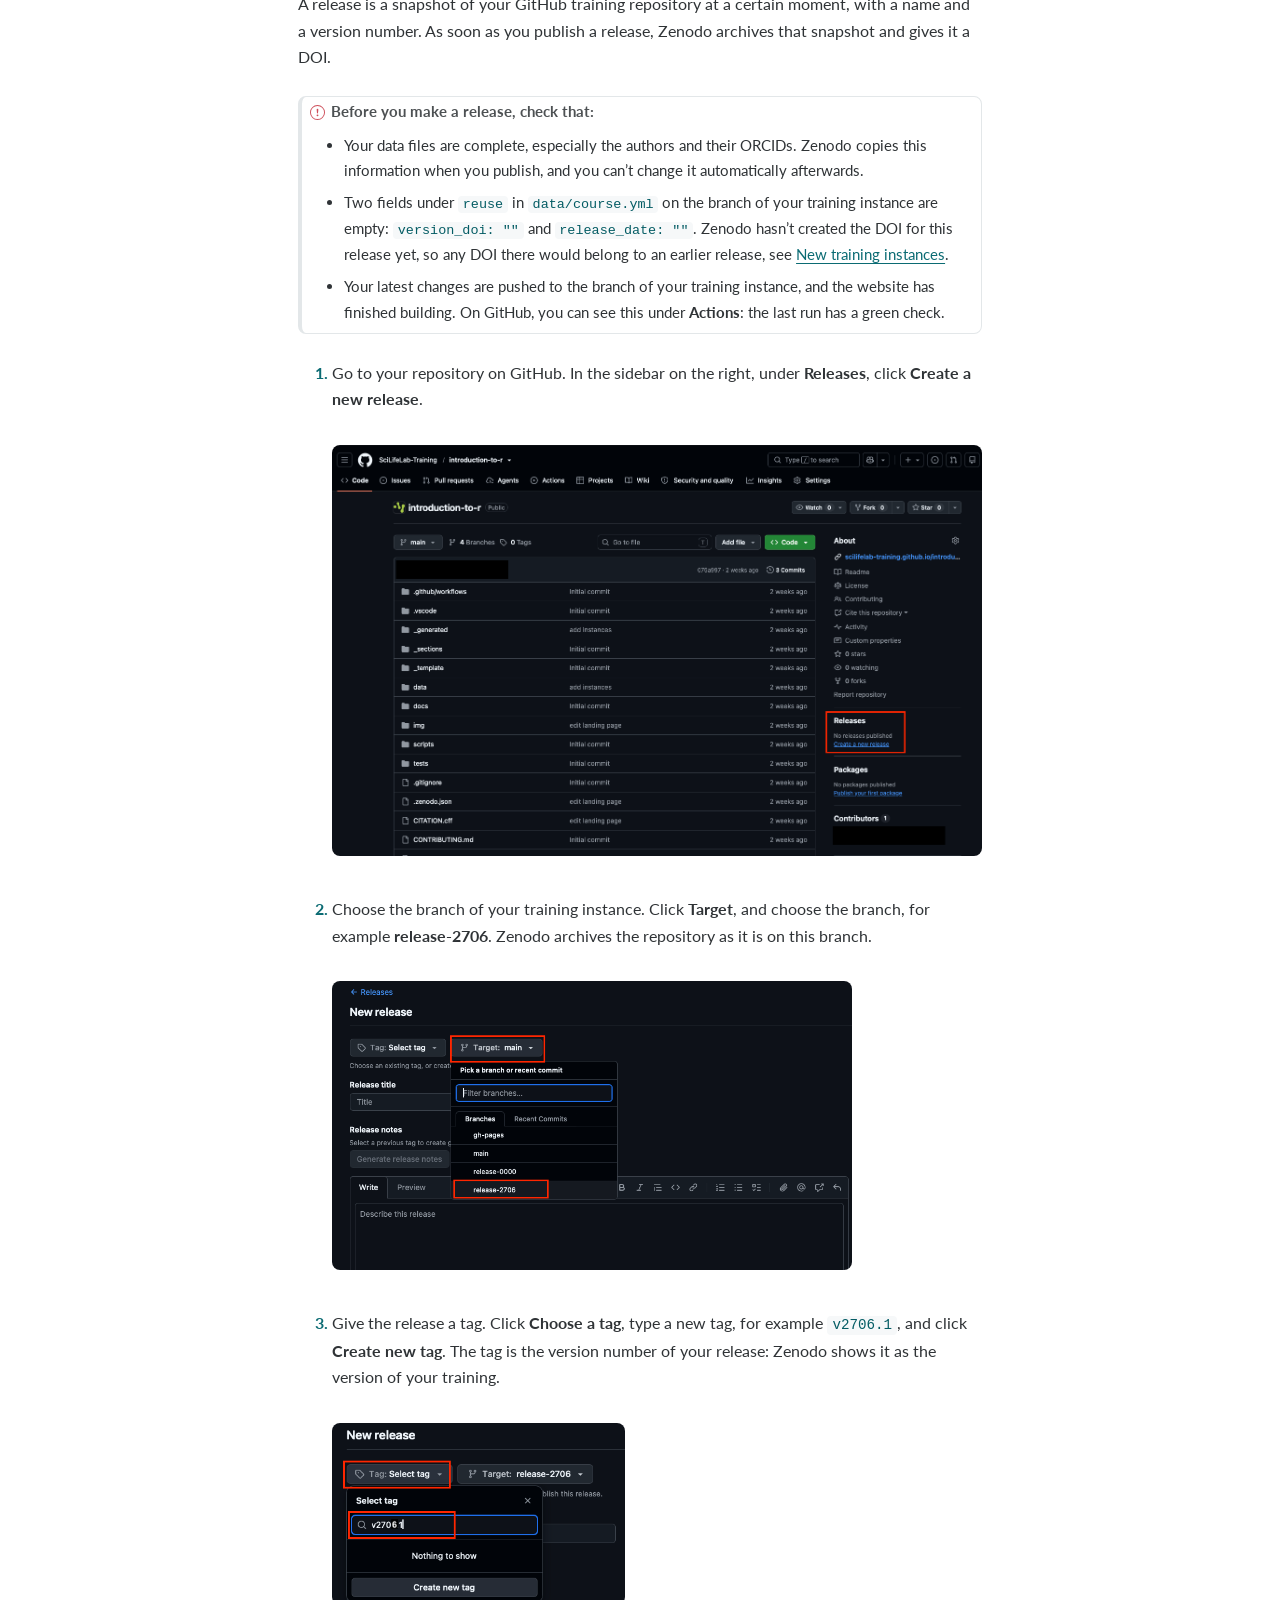
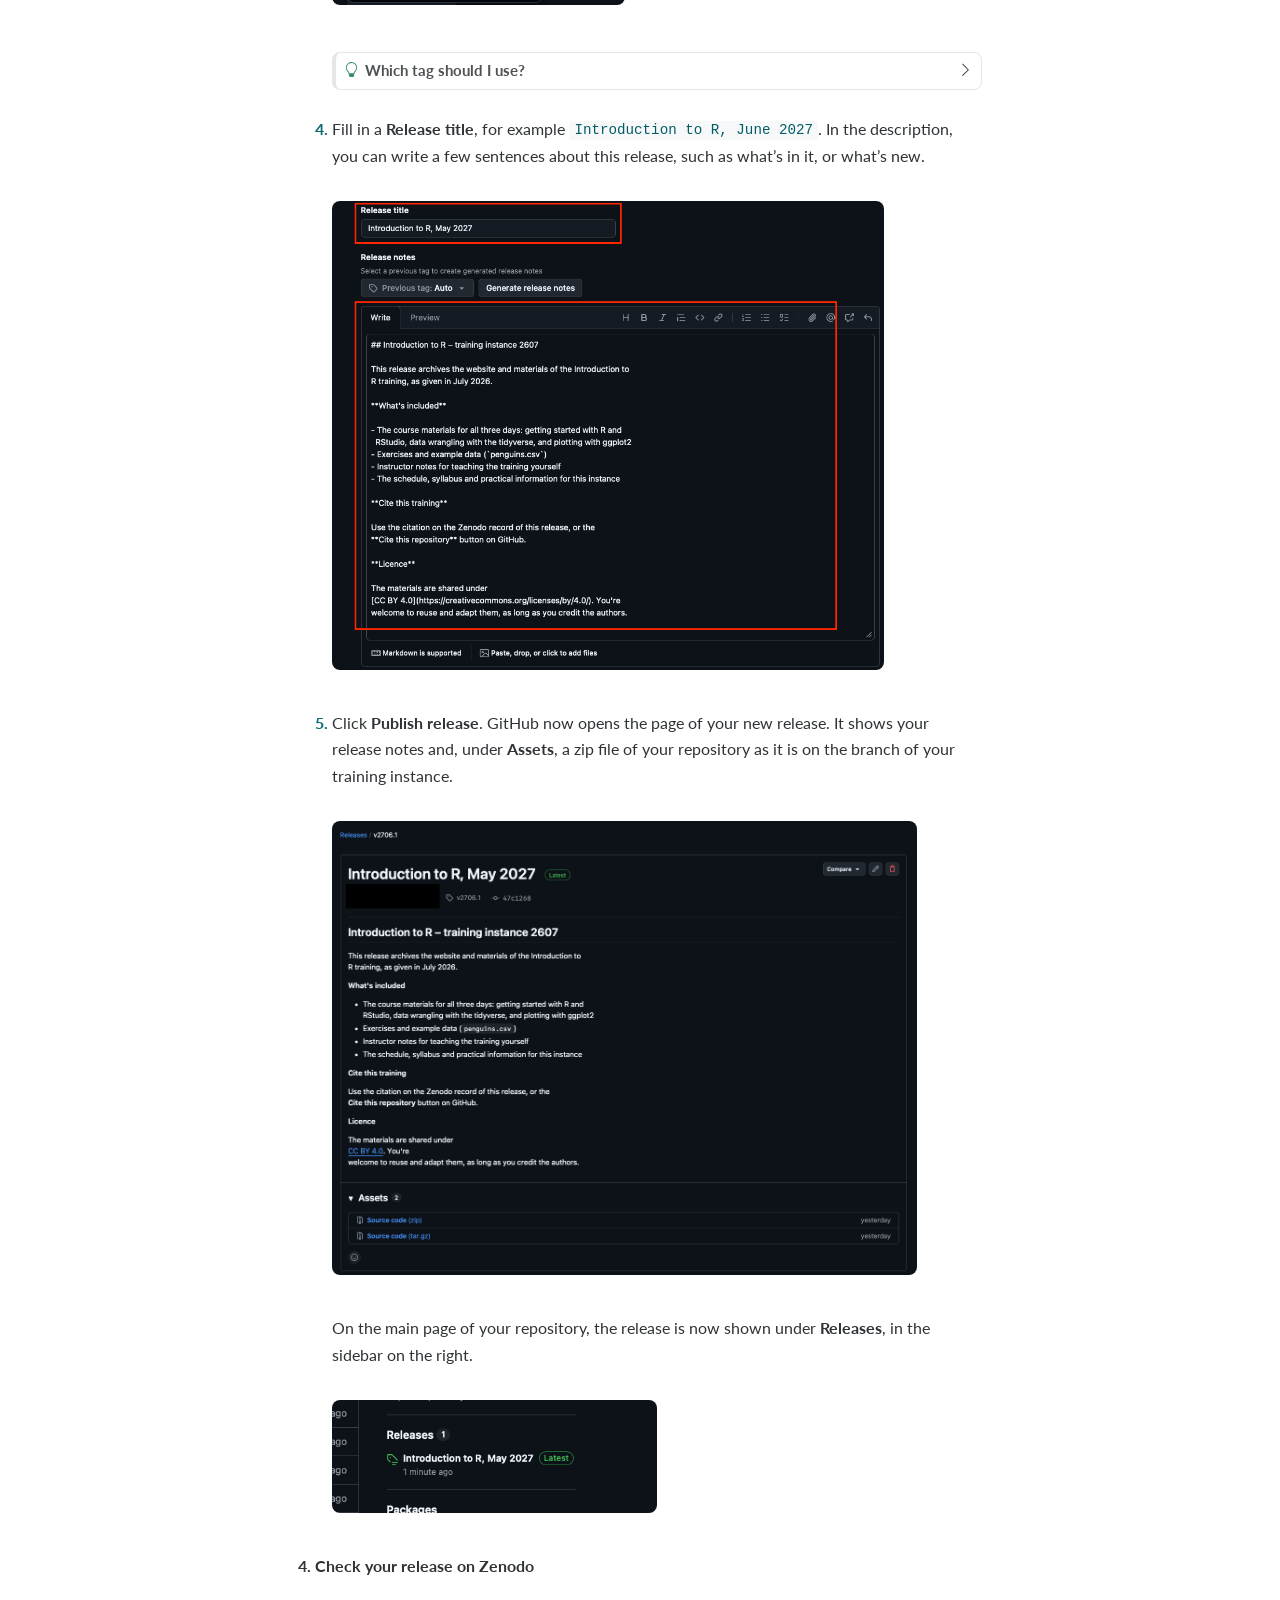
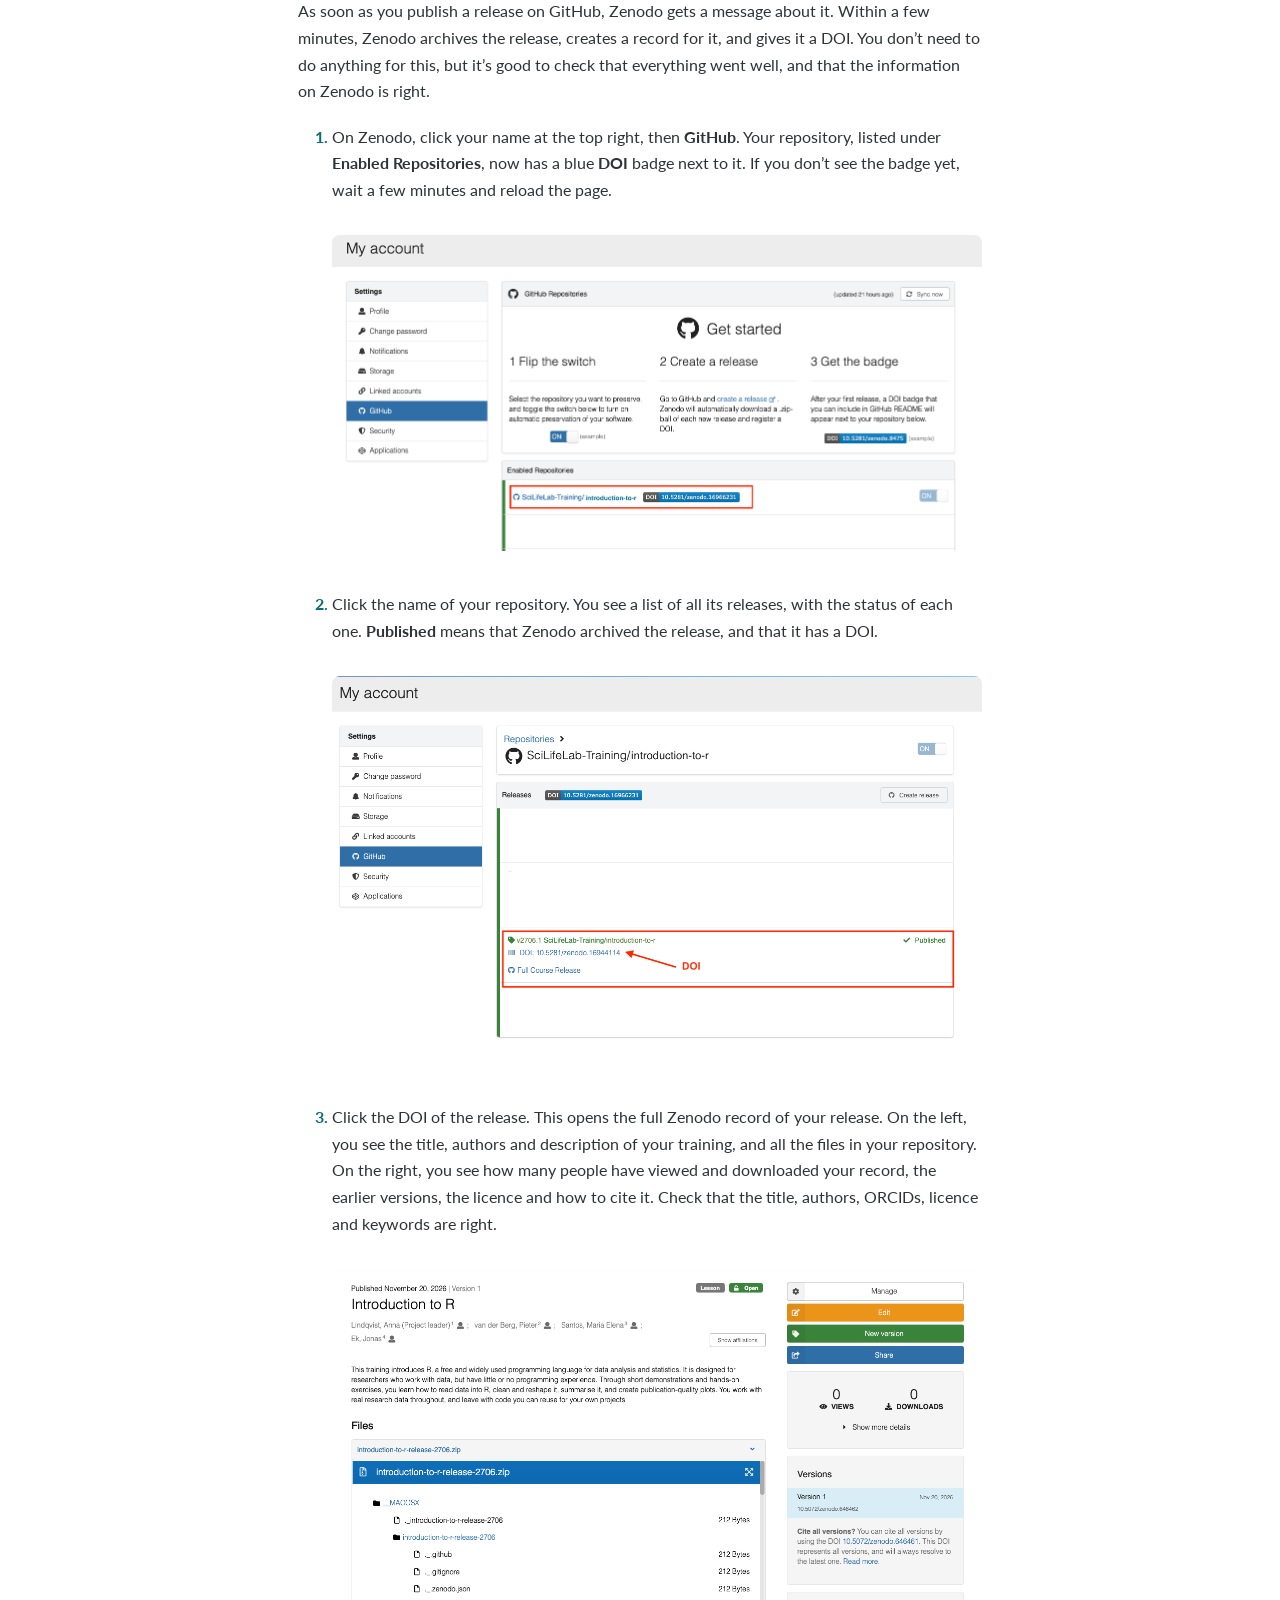
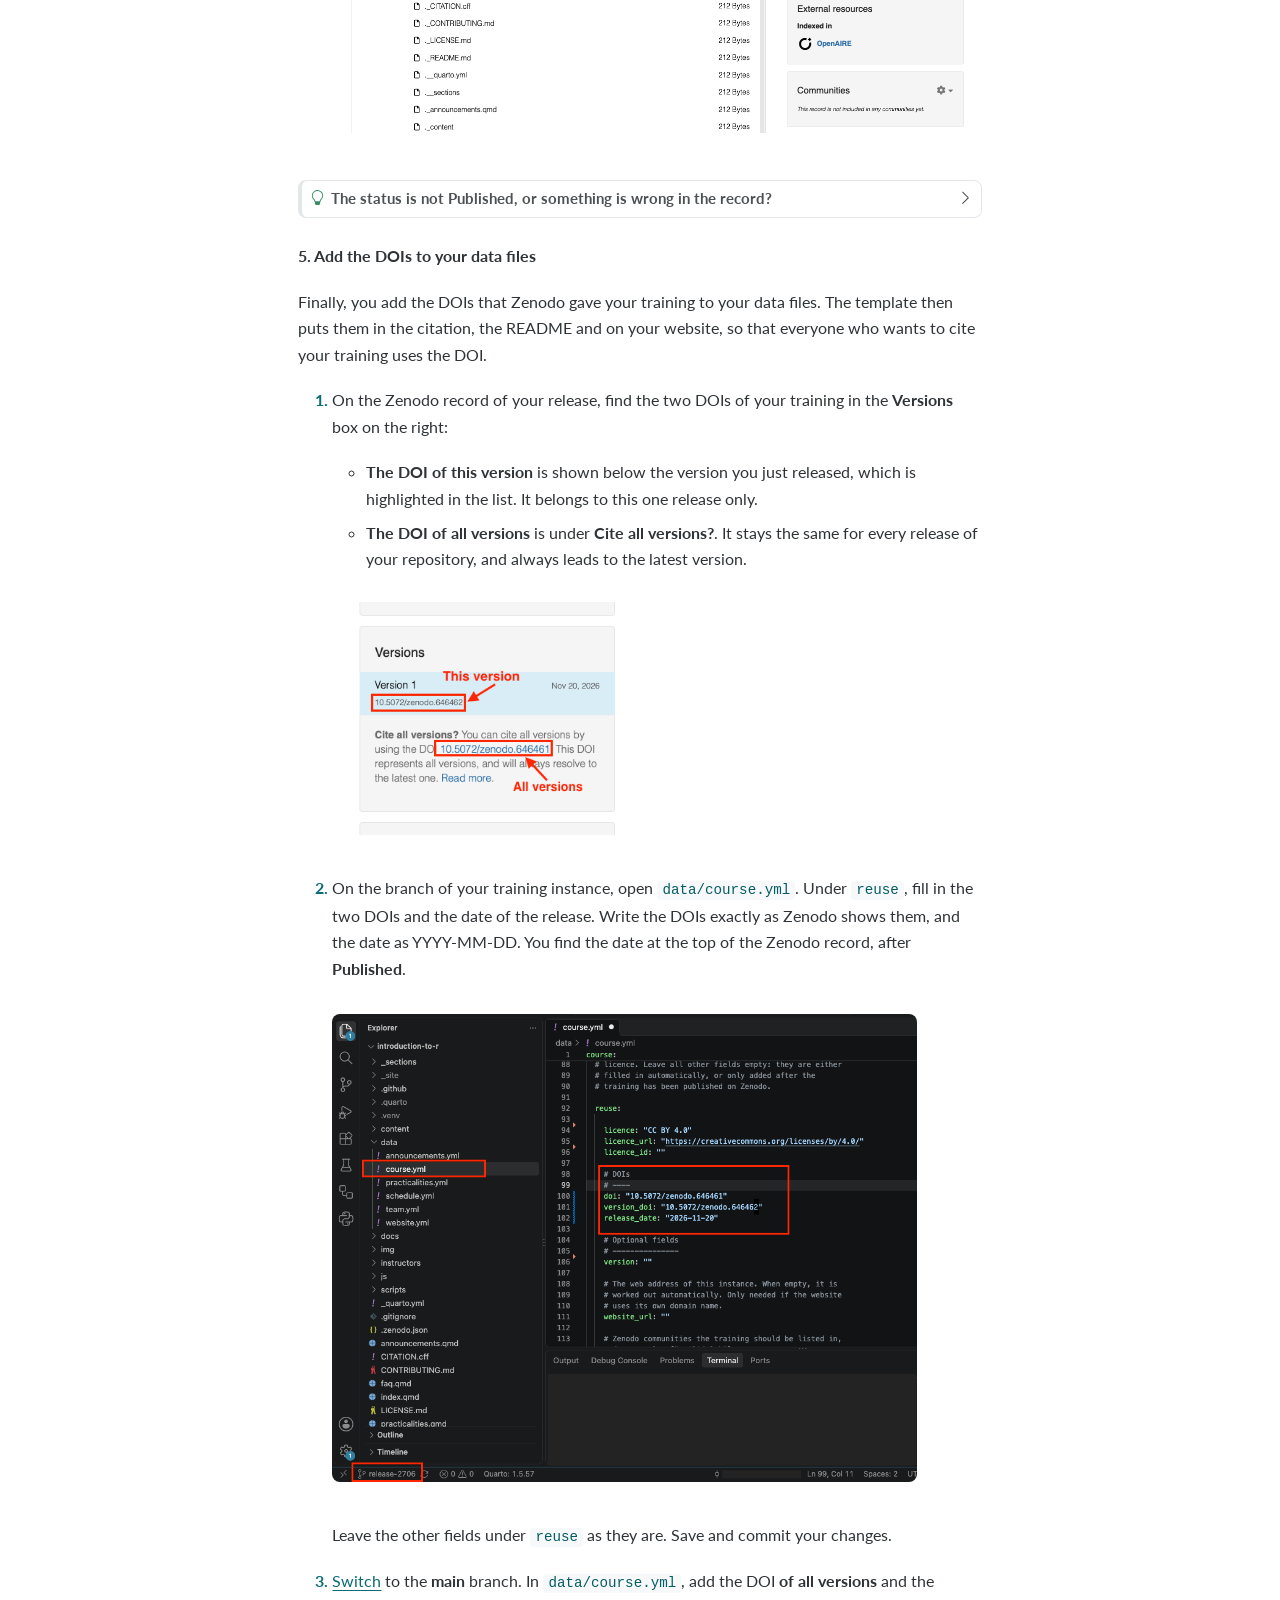
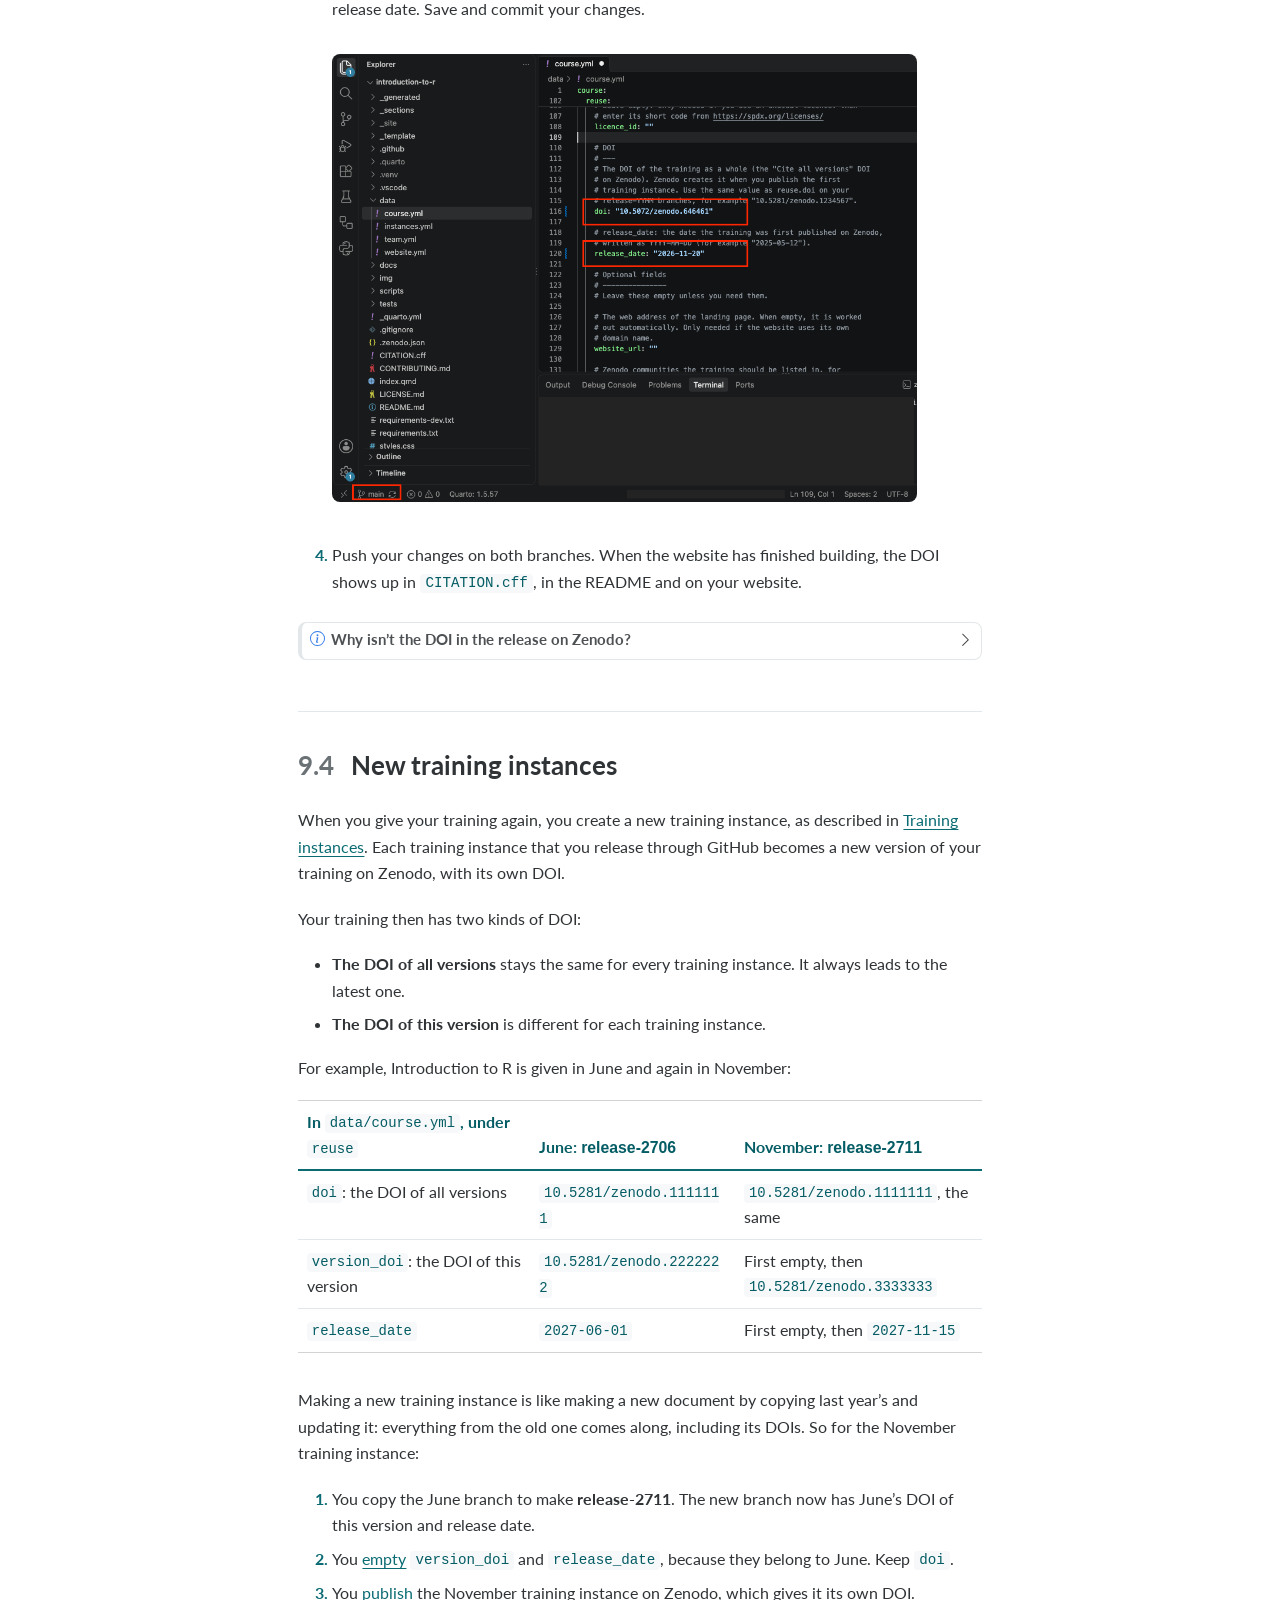
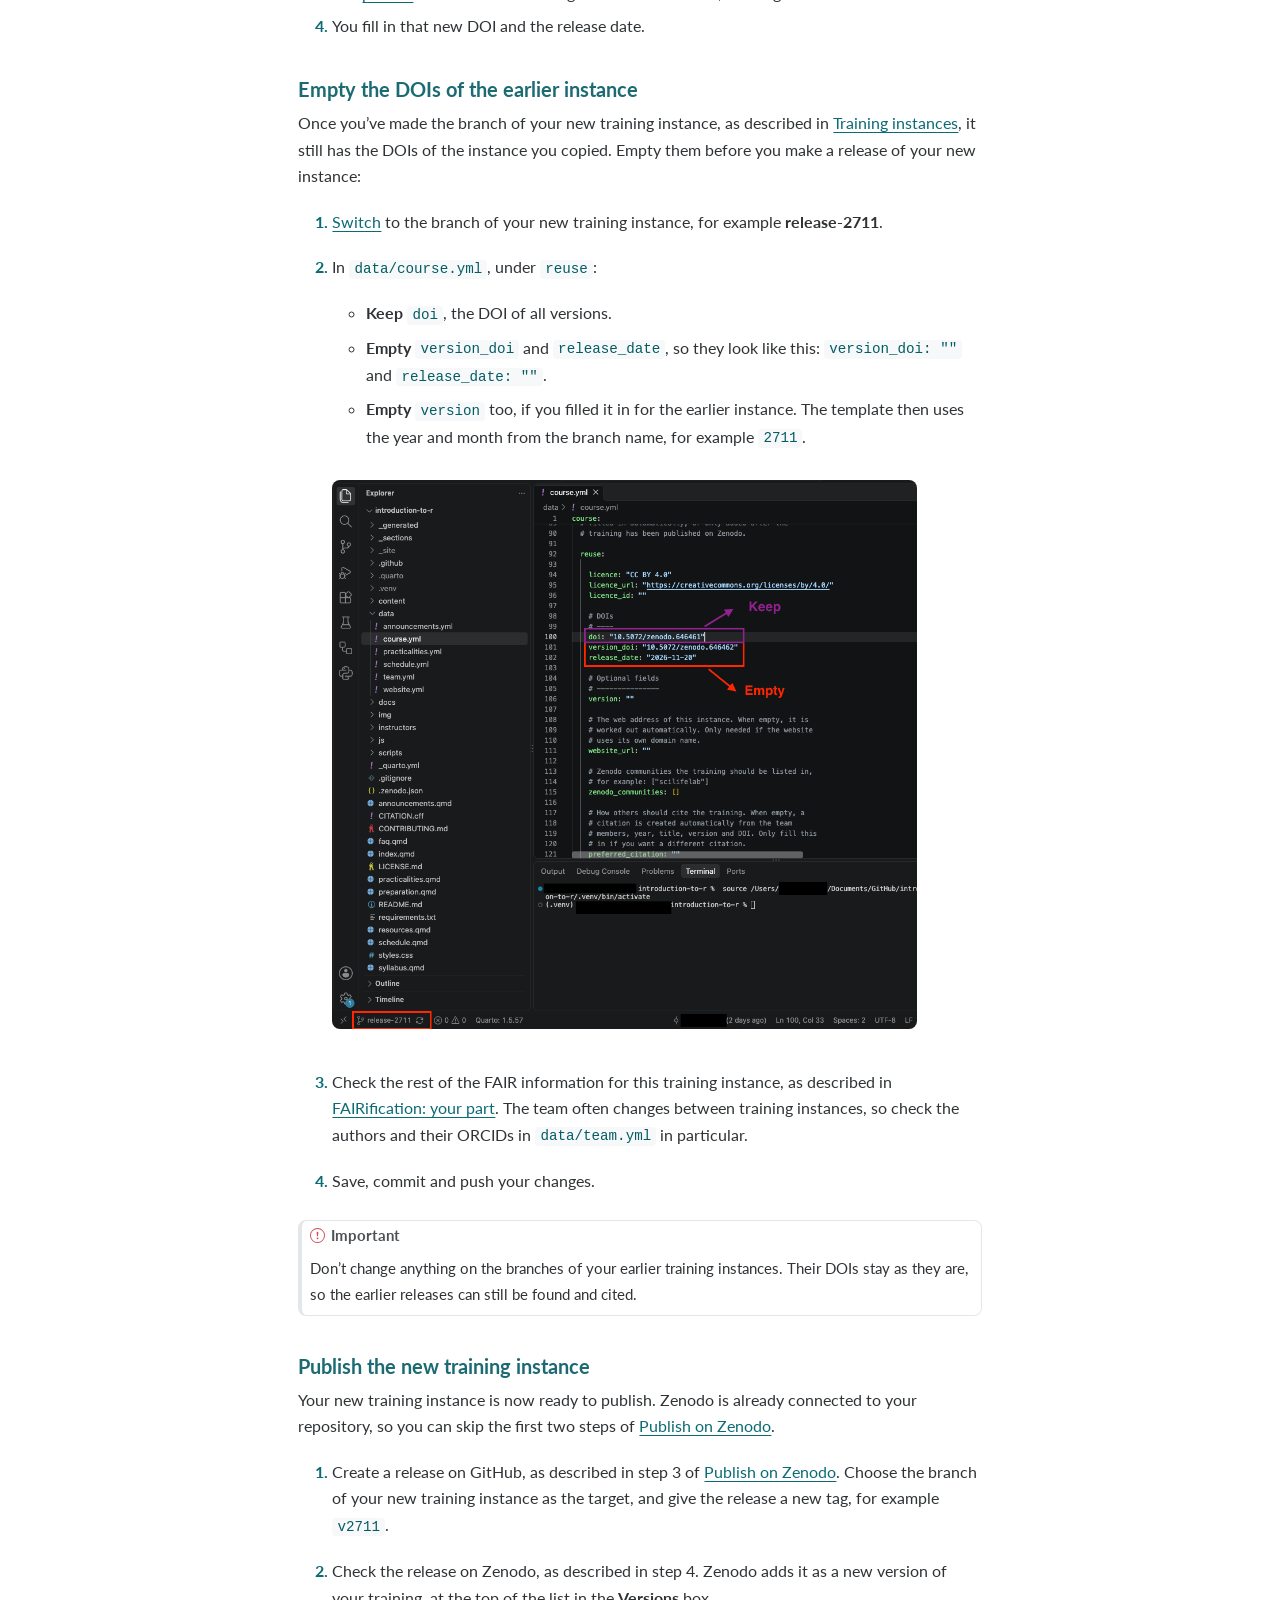
==== commit 58a8926e: "Built site for gh-pages" ====
--- a/fairification.html
+++ b/fairification.html
@@ -46,7 +46,7 @@
 <link href="site_libs/quarto-html/quarto-syntax-highlighting-63b5708e65d6cd79cd7618c58d0c21e7.css" rel="stylesheet" id="quarto-text-highlighting-styles">
 <script src="site_libs/bootstrap/bootstrap.min.js"></script>
 <link href="site_libs/bootstrap/bootstrap-icons.css" rel="stylesheet">
-<link href="site_libs/bootstrap/bootstrap-74f1cd2879d0548f26a62f8efbf5c81d.min.css" rel="stylesheet" append-hash="true" id="quarto-bootstrap" data-mode="light">
+<link href="site_libs/bootstrap/bootstrap-8141c31b12be1f67465bed69e2110aa9.min.css" rel="stylesheet" append-hash="true" id="quarto-bootstrap" data-mode="light">
 <script id="quarto-search-options" type="application/json">{
   "location": "sidebar",
   "copy-button": false,
@@ -218,13 +218,25 @@
 <li><a href="#fairification-the-automated-part">How the template automatically FAIRifies your training</a>.</li>
 <li><a href="#fairification-your-part">What you can do to complete FAIRification</a>.</li>
 </ul>
-<section id="before-you-start" class="level3 unnumbered">
-<h3 class="unnumbered" data-anchor-id="before-you-start">Before you start</h3>
-<p>You fill in the FAIR information on the branch of your training instance, for example <strong>release-2705</strong>, and on <strong>main</strong>. Publishing on Zenodo starts from the branch of your training instance. Each step says which branch to use: see <a href="./training-instances.html#switch-branch">Switch branch</a>.</p>
-</section>
+<div id="before-you-start" class="before-you-start">
+<p><span class="bys-title">Before you start</span></p>
+<div class="bys-row">
+<p><span class="bys-label">Where</span></p>
+<div>
+<p>On two branches: the branch of your training instance, for example <strong>release-2706</strong>, and <strong>main</strong>. Need to change branch? See <a href="./training-instances.html#switch-branch">Switch branch</a>.</p>
+<p>Publishing on Zenodo starts from the branch of your training instance, and also takes place on GitHub and on <a href="https://zenodo.org">zenodo.org</a>.</p>
+</div>
+</div>
+<div class="bys-row">
+<p><span class="bys-label">How</span></p>
+<div>
+<p>Start the preview, make your changes, and commit and push them, as described in <a href="./workflow.html">Regular workflow</a>. You can commit several changes together.</p>
+</div>
+</div>
+</div>
 <section id="what-is-fair-and-why-should-i-care" class="level2" data-number="9.1">
 <h2 data-number="9.1" data-anchor-id="what-is-fair-and-why-should-i-care"><span class="header-section-number">9.1</span> What is FAIR and why should I care?</h2>
-<p>The FAIR principles were first written for <a href="https://www.nature.com/articles/sdata201618">research data</a>, but they apply just as well to <a href="https://journals.plos.org/ploscompbiol/article?id=10.1371/journal.pcbi.1007854">training materials</a>. You put a lot of work into your training. FAIR makes sure that work can be found, used and credited, including by people outside your own team, and long after the training has been given.</p>
+<p>The FAIR principles were first written for <a href="https://www.nature.com/articles/sdata201618">research data</a>, but they apply just as well to <a href="https://journals.plos.org/ploscompbiol/article?id=10.1371/journal.pcbi.1007854">training materials</a>. You put a lot of work into your training. FAIR makes sure that work can be <strong>found, used and credited</strong>, including by people outside your own team, and long after the training has been given.</p>
 <p>In practice, FAIR training materials are:</p>
 <ul>
 <li><strong>Findable:</strong> people looking for a training on your topic can find yours, for example in a search engine or a training registry.</li>
@@ -322,10 +334,15 @@
 </section>
 <section id="fairification-your-part" class="level2" data-number="9.3">
 <h2 data-number="9.3" data-anchor-id="fairification-your-part"><span class="header-section-number">9.3</span> FAIRification: your part</h2>
-<p>There are a few steps you can take to make sure your training is fully FAIR: filling in your data files carefully and keeping them up to date, and publishing your training on Zenodo, so that it gets a persistent identifier (DOI), is easy to find and is archived for the long term.</p>
-<section id="check-the-data-files" class="level3 unnumbered">
-<h3 class="unnumbered" data-anchor-id="check-the-data-files">Check the data files</h3>
-<p>The generated files take their information from your data files (see <a href="#fairification-the-automated-part">FAIRification: the automated part</a>), so it’s important to fill these in and keep them up to date. You probably filled in most of the FAIR information already, when you set up your training. To complete FAIRification, check these fields on the <strong>branch of your training instance</strong>, and on <strong>main</strong>:</p>
+<p>There are two main steps you can take to make sure your training is fully FAIR:</p>
+<ul>
+<li>filling in your data files carefully and keeping them up to date</li>
+<li>publishing your training on Zenodo, so that it gets a persistent identifier (DOI), is easy to find and is archived for the long term.</li>
+</ul>
+<p>This chapter goes through these steps one by one.</p>
+<section id="fill-in-the-data-files-carefully" class="level3 unnumbered">
+<h3 class="unnumbered" data-anchor-id="fill-in-the-data-files-carefully">Fill in the data files carefully</h3>
+<p>The generated files take their information from your data files (see <a href="#fairification-the-automated-part">FAIRification: the automated part</a>), so it’s important to fill these in and keep them up to date. You probably filled in most of the FAIR information already, when you set up your training. To complete FAIRification, check these fields on <strong>main</strong>, and on the <strong>branch of your training instance</strong>:</p>
 <table class="caption-top table">
 <colgroup>
 <col style="width: 20%">
@@ -370,9 +387,24 @@
 </section>
 <section id="publish-on-zenodo" class="level3 unnumbered">
 <h3 class="unnumbered" data-anchor-id="publish-on-zenodo">Publish on Zenodo</h3>
-<p><a href="https://zenodo.org">Zenodo</a> is a free, open repository for research outputs, such as papers, datasets, software and training materials. It is run by CERN, and it keeps what you upload available for the long term. Every upload gets a DOI: a permanent link that others can use to cite your training, and that keeps working even if your website or repository moves.</p>
-<p>Zenodo works together with GitHub. Once you connect your repository, Zenodo automatically archives every new release of it, and the template has already prepared the information Zenodo needs in <code>.zenodo.json</code>.</p>
-<p>Publishing your repository on Zenodo takes a few steps: you log in to Zenodo, turn it on for your GitHub repository, make a release on GitHub, and then add the DOI to your data files.</p>
+<p><a href="https://zenodo.org">Zenodo</a> is a free, open repository for research outputs, such as papers, datasets, software and training materials. It is run by CERN, and it keeps what you upload available for the long term.</p>
+<p>Publishing your training on Zenodo is worth the few extra steps:</p>
+<ul>
+<li><strong>Your training becomes citable.</strong> It gets a DOI: a permanent link that others can use to cite your training, just like a research paper. The link keeps working even if your website or repository moves.</li>
+<li><strong>You get credit for your teaching.</strong> A training with a DOI is a research output you can list on your CV and add to your ORCID profile. All authors are named, with their ORCIDs.</li>
+<li><strong>You can show its impact.</strong> Zenodo shows how often your training has been viewed and downloaded, which is useful for reports and funding applications.</li>
+<li><strong>Every training instance is kept.</strong> Each release becomes a new version, so you build up a record of every time the training was given, and what it contained.</li>
+<li><strong>It stays available.</strong> Even if you leave your job, or the repository is deleted, the archived copy on Zenodo remains.</li>
+</ul>
+<p>You don’t have to upload anything to Zenodo yourself: you can simply connect Zenodo to GitHub, so you publish your training from there. Each time a training instance is ready, with all its materials and information in place, you make a <strong>release</strong> on GitHub. A release is a snapshot of your repository at that moment. Zenodo then copies it automatically, and gives it a DOI. The template has already prepared the information Zenodo needs, such as the title and authors, from your data files.</p>
+<p>Publishing your training on Zenodo takes five steps:</p>
+<ol type="1">
+<li>Log in to Zenodo.</li>
+<li>Turn Zenodo on for your GitHub repository. You only do this once.</li>
+<li>Create a release on GitHub.</li>
+<li>Check your release on Zenodo</li>
+<li>Add the DOIs to your data files.</li>
+</ol>
 <p><strong>1. Log in to Zenodo</strong></p>
 <p>To publish on Zenodo, you need a Zenodo account that is linked to your GitHub account.</p>
 <div class="callout callout-style-default callout-note callout-titled">
@@ -475,11 +507,23 @@
 </div>
 <p><strong>3. Create a release on GitHub</strong></p>
 <p>A release is a snapshot of your GitHub training repository at a certain moment, with a name and a version number. As soon as you publish a release, Zenodo archives that snapshot and gives it a DOI.</p>
-<p>Before you start, make sure that:</p>
+<div class="callout callout-style-default callout-important callout-titled">
+<div class="callout-header d-flex align-content-center">
+<div class="callout-icon-container">
+<i class="callout-icon"></i>
+</div>
+<div class="callout-title-container flex-fill">
+<span class="screen-reader-only">Important</span>Before you make a release, check that:
+</div>
+</div>
+<div class="callout-body-container callout-body">
 <ul>
 <li>Your data files are complete, especially the authors and their ORCIDs. Zenodo copies this information when you publish, and you can’t change it automatically afterwards.</li>
+<li>Two fields under <code>reuse</code> in <code>data/course.yml</code> on the branch of your training instance are empty: <code>version_doi: ""</code> and <code>release_date: ""</code>. Zenodo hasn’t created the DOI for this release yet, so any DOI there would belong to an earlier release, see <a href="./fairification.html#new-training-instances">New training instances</a>.</li>
 <li>Your latest changes are pushed to the branch of your training instance, and the website has finished building. On GitHub, you can see this under <strong>Actions</strong>: the last run has a green check.</li>
 </ul>
+</div>
+</div>
 <ol type="1">
 <li><p>Go to your repository on GitHub. In the sidebar on the right, under <strong>Releases</strong>, click <strong>Create a new release</strong>.</p>
 <p><img src="images/fair-11-createrelease.png" class="img-fluid" alt="The sidebar of a GitHub repository, with the link Create a new release under Releases."></p></li>
@@ -488,7 +532,7 @@
 <li><p>Give the release a tag. Click <strong>Choose a tag</strong>, type a new tag, for example <code>v2706.1</code>, and click <strong>Create new tag</strong>. The tag is the version number of your release: Zenodo shows it as the version of your training.</p>
 <p><img src="images/fair-13-tag.png" class="img-fluid" style="width:45.0%" alt="The Choose a tag menu on the new release page on GitHub, with the new tag v2706.1 typed in and the option Create new tag."></p>
 <div class="callout callout-style-default callout-tip callout-titled">
-<div class="callout-header d-flex align-content-center collapsed" data-bs-toggle="collapse" data-bs-target=".callout-5-contents" aria-controls="callout-5" aria-expanded="false" aria-label="Toggle callout">
+<div class="callout-header d-flex align-content-center collapsed" data-bs-toggle="collapse" data-bs-target=".callout-6-contents" aria-controls="callout-6" aria-expanded="false" aria-label="Toggle callout">
 <div class="callout-icon-container">
 <i class="callout-icon"></i>
 </div>
@@ -497,7 +541,7 @@
 </div>
 <div class="callout-btn-toggle d-inline-block border-0 py-1 ps-1 pe-0 float-end"><i class="callout-toggle"></i></div>
 </div>
-<div id="callout-5" class="callout-5-contents callout-collapse collapse">
+<div id="callout-6" class="callout-6-contents callout-collapse collapse">
 <div class="callout-body-container callout-body">
 <p>Use a tag that shows which training instance the release belongs to, and which version of that instance it is. For example, <code>v2706.1</code> is the first release of the training instance of June 2027. If you later fix something in the materials of that instance, the next release is <code>v2706.2</code>. The first release of the next training instance could then be <code>v2711.1</code>.</p>
 <p>A tag can’t have the same name as a branch, so don’t use <code>release-2706</code> as a tag.</p>
@@ -522,7 +566,7 @@
 <p><img src="images/fair-19-fullrecord.png" class="img-fluid" alt="The full record of a training on Zenodo. On the left are the title, authors, description and files. On the right are the numbers of views and downloads, the versions, and the DOI."></p></li>
 </ol>
 <div class="callout callout-style-default callout-tip callout-titled">
-<div class="callout-header d-flex align-content-center collapsed" data-bs-toggle="collapse" data-bs-target=".callout-6-contents" aria-controls="callout-6" aria-expanded="false" aria-label="Toggle callout">
+<div class="callout-header d-flex align-content-center collapsed" data-bs-toggle="collapse" data-bs-target=".callout-7-contents" aria-controls="callout-7" aria-expanded="false" aria-label="Toggle callout">
 <div class="callout-icon-container">
 <i class="callout-icon"></i>
 </div>
@@ -531,7 +575,7 @@
 </div>
 <div class="callout-btn-toggle d-inline-block border-0 py-1 ps-1 pe-0 float-end"><i class="callout-toggle"></i></div>
 </div>
-<div id="callout-6" class="callout-6-contents callout-collapse collapse">
+<div id="callout-7" class="callout-7-contents callout-collapse collapse">
 <div class="callout-body-container callout-body">
 <ul>
 <li><strong>The release doesn’t show up at all.</strong> Zenodo only archives releases that you publish <em>after</em> turning Zenodo on for your repository. Check that your repository is under <strong>Enabled Repositories</strong>, and publish a new release.</li>
@@ -558,7 +602,7 @@
 <li><p>Push your changes on both branches. When the website has finished building, the DOI shows up in <code>CITATION.cff</code>, in the README and on your website.</p></li>
 </ol>
 <div class="callout callout-style-default callout-note callout-titled">
-<div class="callout-header d-flex align-content-center collapsed" data-bs-toggle="collapse" data-bs-target=".callout-7-contents" aria-controls="callout-7" aria-expanded="false" aria-label="Toggle callout">
+<div class="callout-header d-flex align-content-center collapsed" data-bs-toggle="collapse" data-bs-target=".callout-8-contents" aria-controls="callout-8" aria-expanded="false" aria-label="Toggle callout">
 <div class="callout-icon-container">
 <i class="callout-icon"></i>
 </div>
@@ -567,7 +611,7 @@
 </div>
 <div class="callout-btn-toggle d-inline-block border-0 py-1 ps-1 pe-0 float-end"><i class="callout-toggle"></i></div>
 </div>
-<div id="callout-7" class="callout-7-contents callout-collapse collapse">
+<div id="callout-8" class="callout-8-contents callout-collapse collapse">
 <div class="callout-body-container callout-body">
 <p>Zenodo only creates the DOI after you publish the release. So the release that Zenodo archived can’t contain its own DOI yet. That’s normal, and nothing to worry about: the Zenodo record itself shows the DOI, and your repository and website show it from now on.</p>
 </div>
@@ -577,20 +621,64 @@
 </section>
 <section id="new-training-instances" class="level2" data-number="9.4">
 <h2 data-number="9.4" data-anchor-id="new-training-instances"><span class="header-section-number">9.4</span> New training instances</h2>
-<p>When you give your training again, you create a new training instance, as described in <a href="./training-instances.html">Training instances</a>. Each training instance gets its own release on Zenodo, with its own DOI. All releases together share one DOI: the DOI of all versions.</p>
-<p>Because you make a new training instance by copying the branch of an earlier one, the new branch also gets the DOI of the earlier instance. Before you publish the new training instance, you remove that DOI, so it isn’t credited with the wrong release.</p>
-<section id="before-the-release" class="level3 unnumbered">
-<h3 class="unnumbered" data-anchor-id="before-the-release">Before the release</h3>
+<p>When you give your training again, you create a new training instance, as described in <a href="./training-instances.html">Training instances</a>. Each training instance that you release through GitHub becomes a new version of your training on Zenodo, with its own DOI.</p>
+<p>Your training then has two kinds of DOI:</p>
+<ul>
+<li><strong>The DOI of all versions</strong> stays the same for every training instance. It always leads to the latest one.</li>
+<li><strong>The DOI of this version</strong> is different for each training instance.</li>
+</ul>
+<p>For example, Introduction to R is given in June and again in November:</p>
+<table class="caption-top table">
+<colgroup>
+<col style="width: 34%">
+<col style="width: 30%">
+<col style="width: 36%">
+</colgroup>
+<thead>
+<tr class="header">
+<th>In <code>data/course.yml</code>, under <code>reuse</code></th>
+<th>June: <strong>release-2706</strong></th>
+<th>November: <strong>release-2711</strong></th>
+</tr>
+</thead>
+<tbody>
+<tr class="odd">
+<td><code>doi</code>: the DOI of all versions</td>
+<td><code>10.5281/zenodo.1111111</code></td>
+<td><code>10.5281/zenodo.1111111</code>, the same</td>
+</tr>
+<tr class="even">
+<td><code>version_doi</code>: the DOI of this version</td>
+<td><code>10.5281/zenodo.2222222</code></td>
+<td>First empty, then <code>10.5281/zenodo.3333333</code></td>
+</tr>
+<tr class="odd">
+<td><code>release_date</code></td>
+<td><code>2027-06-01</code></td>
+<td>First empty, then <code>2027-11-15</code></td>
+</tr>
+</tbody>
+</table>
+<p>Making a new training instance is like making a new document by copying last year’s and updating it: everything from the old one comes along, including its DOIs. So for the November training instance:</p>
+<ol type="1">
+<li>You copy the June branch to make <strong>release-2711</strong>. The new branch now has June’s DOI of this version and release date.</li>
+<li>You <a href="#empty-the-old-dois">empty</a> <code>version_doi</code> and <code>release_date</code>, because they belong to June. Keep <code>doi</code>.</li>
+<li>You <a href="#publish-the-new-instance">publish</a> the November training instance on Zenodo, which gives it its own DOI.</li>
+<li>You fill in that new DOI and the release date.</li>
+</ol>
+<section id="empty-the-old-dois" class="level3 unnumbered">
+<h3 class="unnumbered" data-anchor-id="empty-the-old-dois">Empty the DOIs of the earlier instance</h3>
+<p>Once you’ve made the branch of your new training instance, as described in <a href="./training-instances.html">Training instances</a>, it still has the DOIs of the instance you copied. Empty them before you make a release of your new instance:</p>
 <ol type="1">
 <li><p><a href="./training-instances.html#switch-branch">Switch</a> to the branch of your new training instance, for example <strong>release-2711</strong>.</p></li>
 <li><p>In <code>data/course.yml</code>, under <code>reuse</code>:</p>
 <ul>
-<li><strong>Keep</strong> <code>doi</code>, the DOI of all versions. It stays the same for every training instance.</li>
-<li><strong>Empty</strong> <code>version_doi</code> and <code>release_date</code>, so they look like this: <code>version_doi: ""</code> and <code>release_date: ""</code>. These belonged to the earlier training instance.</li>
+<li><strong>Keep</strong> <code>doi</code>, the DOI of all versions.</li>
+<li><strong>Empty</strong> <code>version_doi</code> and <code>release_date</code>, so they look like this: <code>version_doi: ""</code> and <code>release_date: ""</code>.</li>
 <li><strong>Empty</strong> <code>version</code> too, if you filled it in for the earlier instance. The template then uses the year and month from the branch name, for example <code>2711</code>.</li>
 </ul>
 <p><img src="images/fair-23-emptydois.png" class="img-fluid" style="width:90.0%" alt="The reuse part of data/course.yml on the branch of a new training instance, with doi filled in, and version_doi and release_date empty."></p></li>
-<li><p>Check the rest of the FAIR information for this training instance, as described in <a href="#fairification-your-part">FAIRification: your part</a>. The team often changes between training instances, so check especially the authors and their ORCIDs in <code>data/team.yml</code>.</p></li>
+<li><p>Check the rest of the FAIR information for this training instance, as described in <a href="#fairification-your-part">FAIRification: your part</a>. The team often changes between training instances, so check the authors and their ORCIDs in <code>data/team.yml</code> in particular.</p></li>
 <li><p>Save, commit and push your changes.</p></li>
 </ol>
 <div class="callout callout-style-default callout-important callout-titled">
@@ -607,74 +695,16 @@
 </div>
 </div>
 </section>
-<section id="publish-the-new-training-instance-on-zenodo" class="level3 unnumbered">
-<h3 class="unnumbered" data-anchor-id="publish-the-new-training-instance-on-zenodo">Publish the new training instance on Zenodo</h3>
-<p>Zenodo is already turned on for your repository, so you can skip the first two steps of <a href="#publish-on-zenodo">Publish on Zenodo</a>.</p>
+<section id="publish-the-new-instance" class="level3 unnumbered">
+<h3 class="unnumbered" data-anchor-id="publish-the-new-instance">Publish the new training instance</h3>
+<p>Your new training instance is now ready to publish. Zenodo is already connected to your repository, so you can skip the first two steps of <a href="#publish-on-zenodo">Publish on Zenodo</a>.</p>
 <ol type="1">
-<li>Create a release on GitHub, as described in step 3 of <a href="#publish-on-zenodo">Publish on Zenodo</a>. Choose the branch of your new training instance as the target, and give the release a new tag, for example <code>v2711</code>.</li>
-<li>Check the release on Zenodo, as described in step 4. Zenodo adds it as a new version of your training: in the <strong>Versions</strong> box, it’s at the top of the list.</li>
-<li>Add the DOI of this version and the release date to <code>data/course.yml</code> on the branch of your new training instance, as described in step
-<ol start="5" type="1">
-<li>The DOI of all versions stays the same.</li>
-</ol></li>
+<li><p>Create a release on GitHub, as described in step 3 of <a href="#publish-on-zenodo">Publish on Zenodo</a>. Choose the branch of your new training instance as the target, and give the release a new tag, for example <code>v2711</code>.</p></li>
+<li><p>Check the release on Zenodo, as described in step 4. Zenodo adds it as a new version of your training, at the top of the list in the <strong>Versions</strong> box.</p>
+<p><img src="images/fair-24-zenodonewinstance.png" class="img-fluid" alt="The Versions box on the Zenodo record of Introduction to R, with two versions: 2711 at the top, and 2706 below it. Under Cite all versions, the DOI of all versions is the same as before."></p></li>
+<li><p>Add the DOI of this version and the release date to <code>data/course.yml</code> on the branch of your new training instance, as described in step 5. Keep the DOI of all versions as it is.</p>
+<p><img src="images/fair-25-adddois.png" class="img-fluid" alt="The reuse part of data/course.yml on the branch release-2711, with doi unchanged, and version_doi and release_date filled in for the new release."></p></li>
 </ol>
-<div class="callout callout-style-default callout-tip callout-titled">
-<div class="callout-header d-flex align-content-center collapsed" data-bs-toggle="collapse" data-bs-target=".callout-9-contents" aria-controls="callout-9" aria-expanded="false" aria-label="Toggle callout">
-<div class="callout-icon-container">
-<i class="callout-icon"></i>
-</div>
-<div class="callout-title-container flex-fill">
-<span class="screen-reader-only">Tip</span>Overview: which DOI goes where?
-</div>
-<div class="callout-btn-toggle d-inline-block border-0 py-1 ps-1 pe-0 float-end"><i class="callout-toggle"></i></div>
-</div>
-<div id="callout-9" class="callout-9-contents callout-collapse collapse">
-<div class="callout-body-container callout-body">
-<table class="caption-top table">
-<colgroup>
-<col style="width: 22%">
-<col style="width: 26%">
-<col style="width: 26%">
-<col style="width: 26%">
-</colgroup>
-<thead>
-<tr class="header">
-<th>Field in <code>data/course.yml</code></th>
-<th>Earlier training instance</th>
-<th>New training instance</th>
-<th>main</th>
-</tr>
-</thead>
-<tbody>
-<tr class="odd">
-<td><code>doi</code></td>
-<td>The DOI of all versions</td>
-<td>The DOI of all versions</td>
-<td>The DOI of all versions</td>
-</tr>
-<tr class="even">
-<td><code>version_doi</code></td>
-<td>Its own DOI: leave it</td>
-<td>Empty, then the DOI of the new release</td>
-<td>Not used</td>
-</tr>
-<tr class="odd">
-<td><code>release_date</code></td>
-<td>Its own date: leave it</td>
-<td>Empty, then the date of the new release</td>
-<td>The date of the latest release</td>
-</tr>
-<tr class="even">
-<td><code>version</code></td>
-<td>Leave it</td>
-<td>Empty, unless you make a second release of this instance</td>
-<td>Not used</td>
-</tr>
-</tbody>
-</table>
-</div>
-</div>
-</div>
 
 
 </section>
--- a/styles.css
+++ b/styles.css
@@ -462,6 +462,55 @@
 }
 
 /* ==========================================================================
+   "Before you start" box at the top of each chapter about editing files
+   ========================================================================== */
+
+.before-you-start {
+    max-width: var(--guide-text-width);
+    margin: 2rem 0;
+    padding: 1.25rem 1.5rem 0.5rem;
+    border: 1px solid var(--guide-border);
+    border-radius: 10px;
+    background: var(--guide-surface);
+}
+
+.before-you-start .bys-title {
+    display: block;
+    margin-bottom: 0.75rem;
+    font-size: 0.8rem;
+    font-weight: 700;
+    letter-spacing: 0.1em;
+    text-transform: uppercase;
+    color: var(--guide-teal);
+}
+
+/* Each row: a label on the left, the text on the right. */
+.before-you-start .bys-row {
+    display: grid;
+    grid-template-columns: 6.5rem 1fr;
+    gap: 1rem;
+    padding: 0.7rem 0;
+    border-top: 1px solid var(--guide-border);
+}
+
+.before-you-start .bys-label {
+    font-weight: 700;
+    color: var(--guide-teal-dark);
+}
+
+main.content .before-you-start p {
+    margin: 0 0 0.4rem;
+}
+
+/* On small screens, the label goes above the text. */
+@media (max-width: 575px) {
+    .before-you-start .bys-row {
+        grid-template-columns: 1fr;
+        gap: 0.2rem;
+    }
+}
+
+/* ==========================================================================
    Small screens
    ========================================================================== */
 
